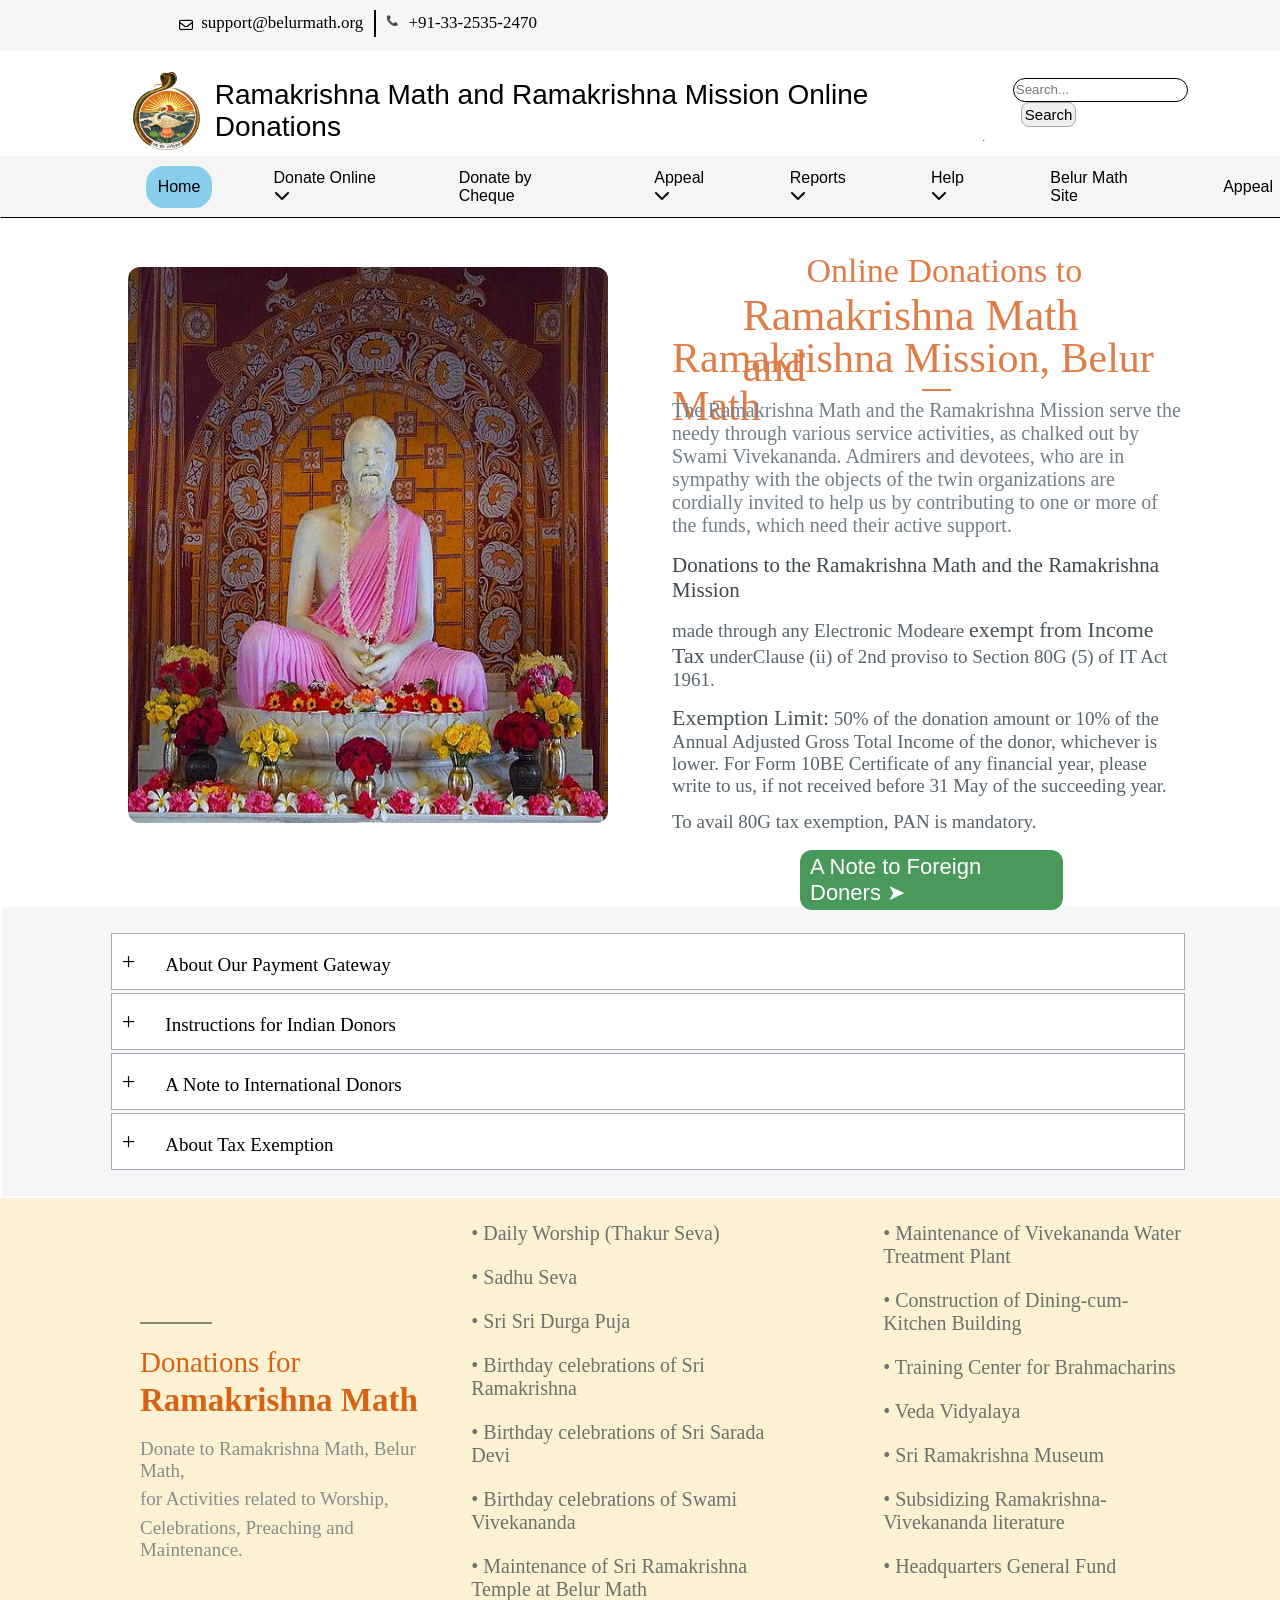
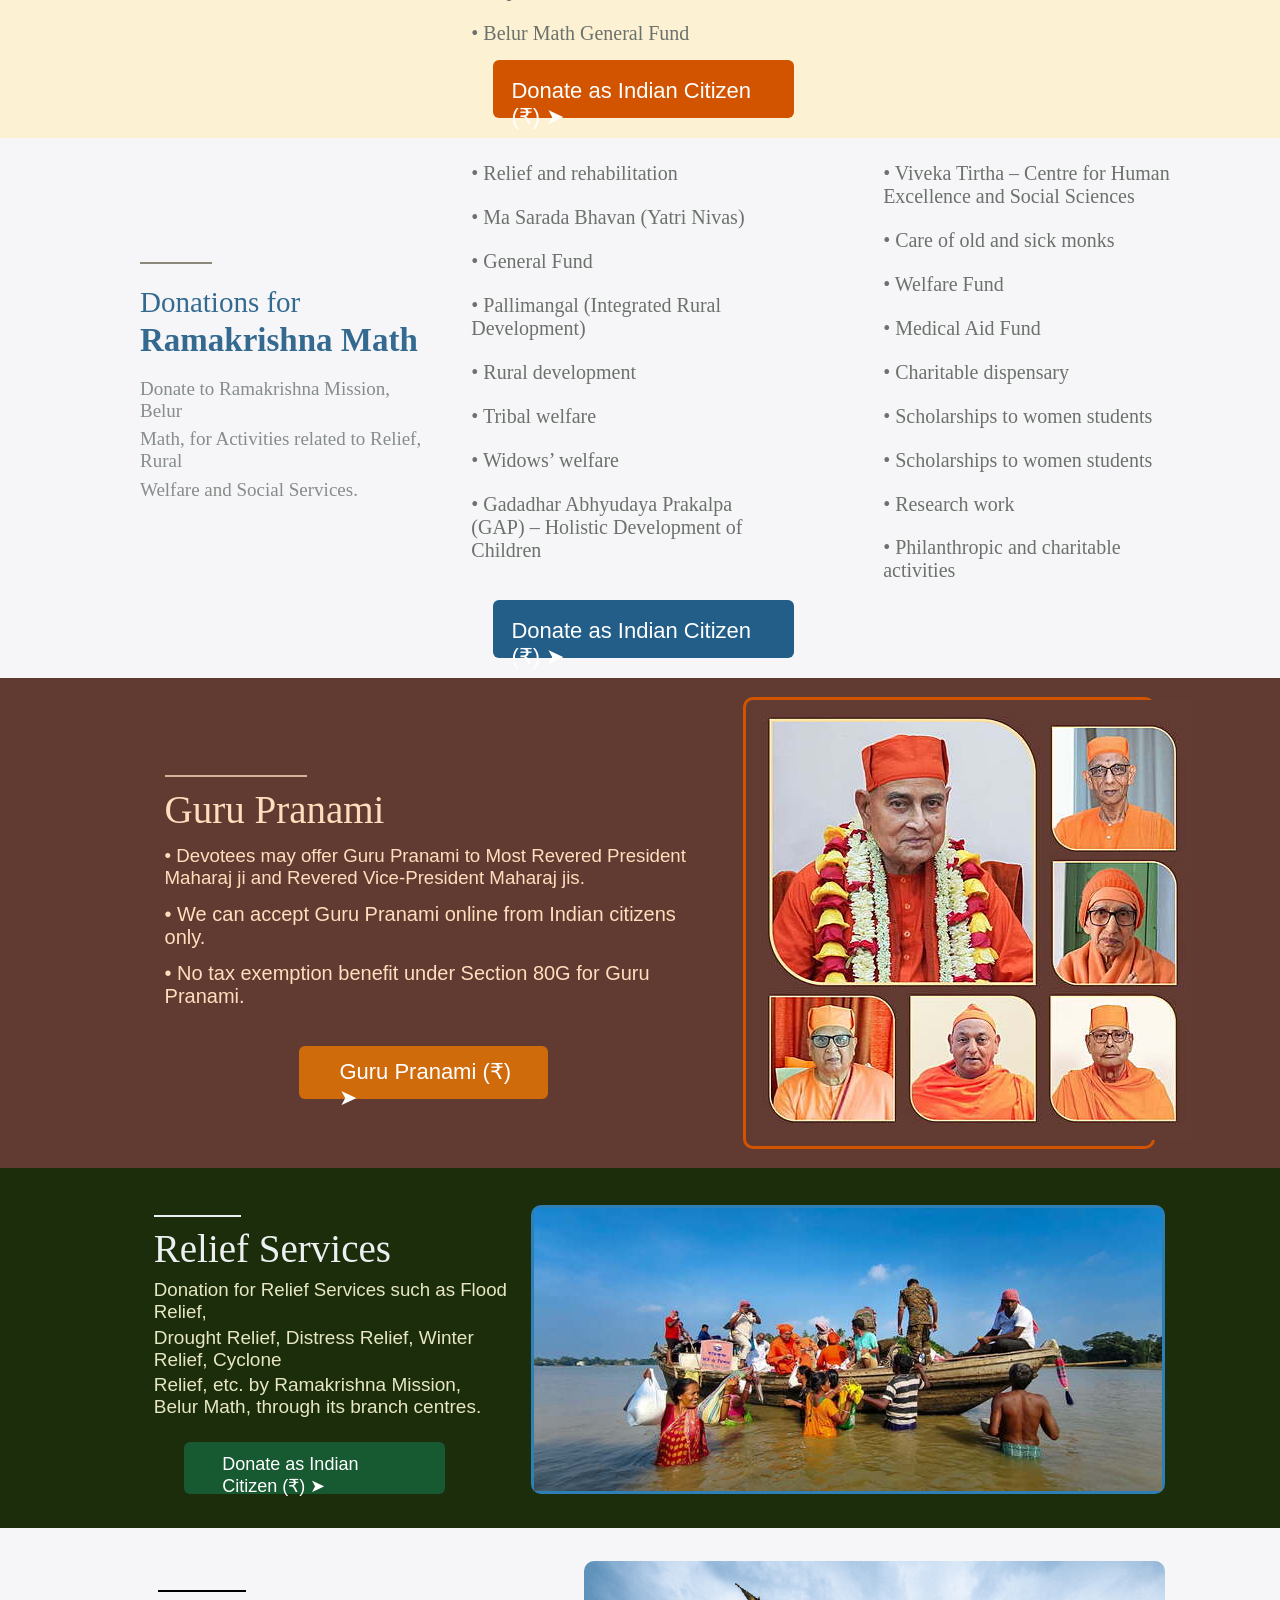
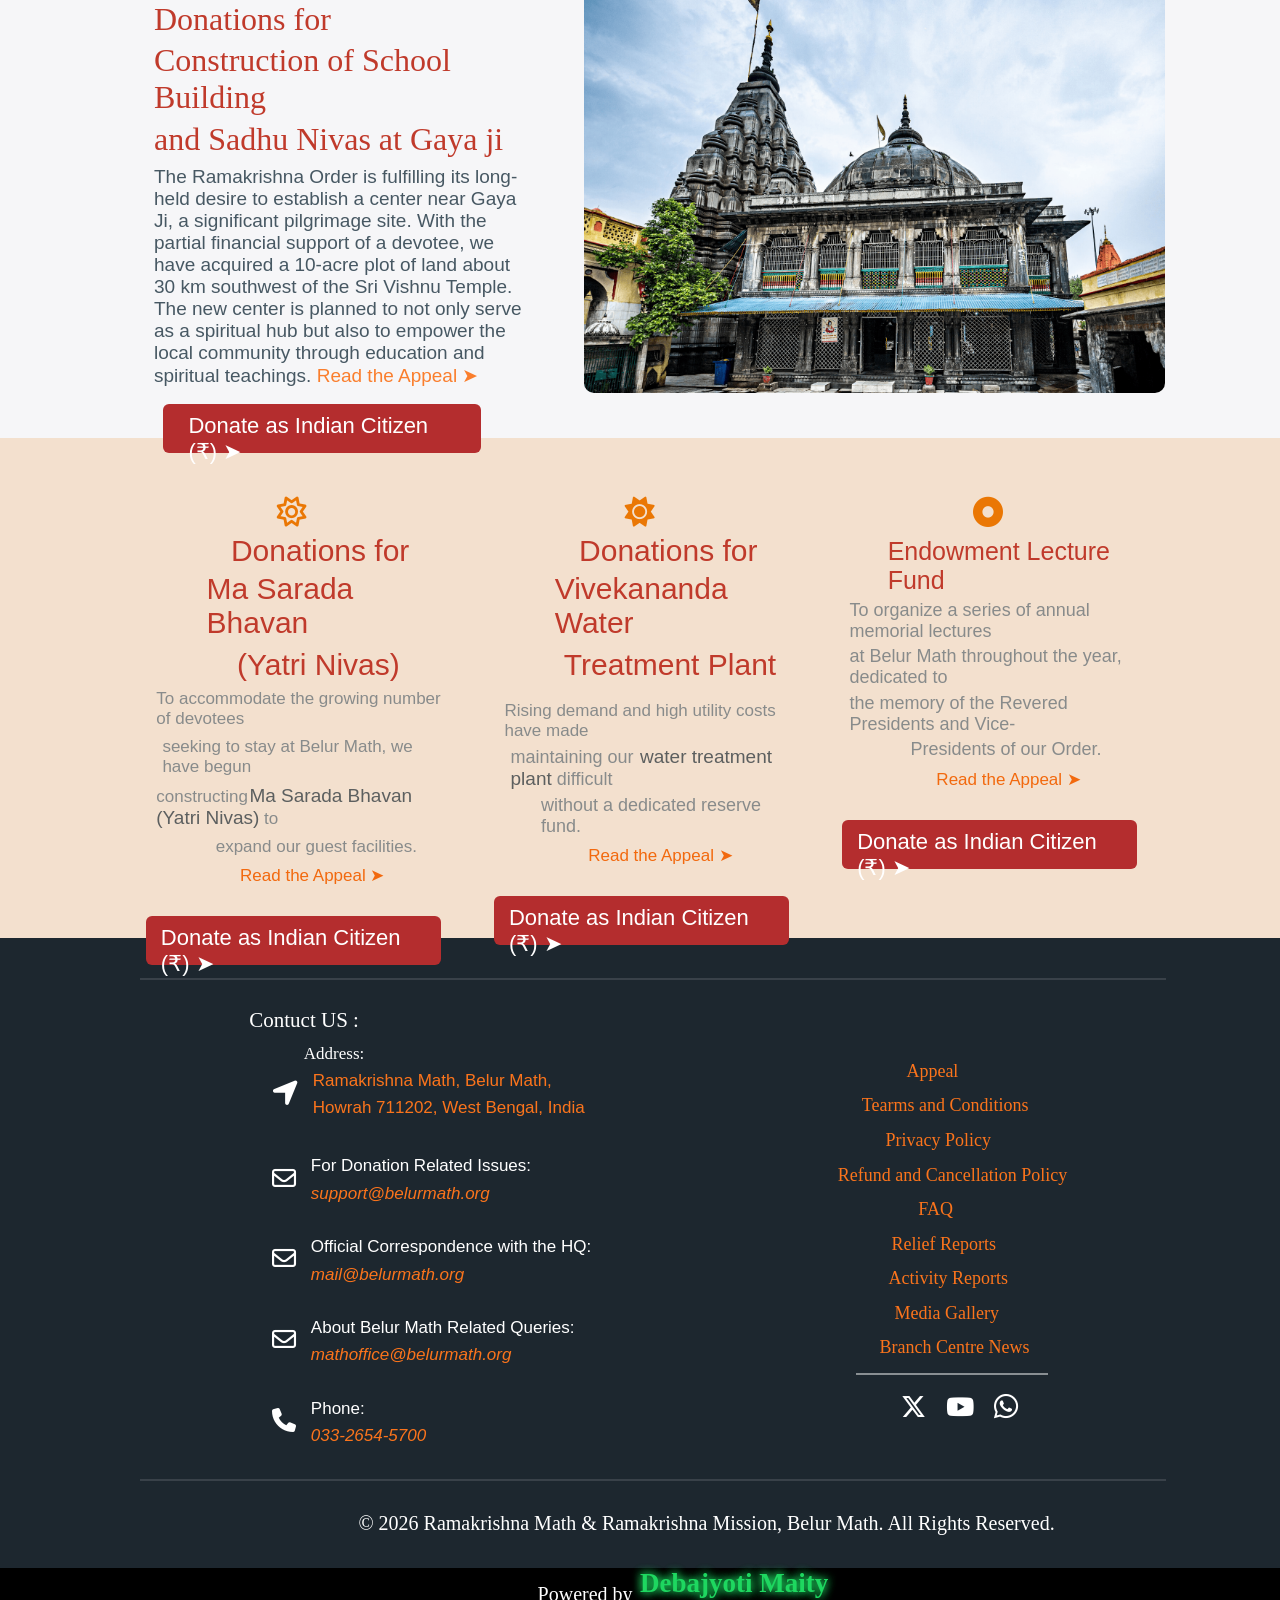
==== index.html @ ab3ca71e "pleae show me" ====
<!DOCTYPE html>
<html lang="en">
<head>
    <meta charset="UTF-8">
    <meta name="viewport" content="width=device-width, initial-scale=1.0">
    <title>donations.belurmath.org</title>
    <link rel="stylesheet" href="CSS/Donation.css">
     <link rel="stylesheet" href="https://cdn-uicons.flaticon.com/uicons-brands/css/uicons-brands.css">  
    <link rel="stylesheet" href="https://cdnjs.cloudflare.com/ajax/libs/font-awesome/6.5.0/css/all.min.css">
    <link rel="stylesheet"href="https://cdnjs.cloudflare.com/ajax/libs/font-awesome/6.7.2/css/all.min.css">
    <link rel="stylesheet" href="https://fonts.googleapis.com/css2?family=Material+Symbols+Outlined:opsz,wght,FILL,GRAD@20..48,100..700,0..1,-50..200&icon_names=sunny" />
</head>
<body>
    <div class="a">
<div class="a4"><i class="fa-regular fa-envelope"></i></div>
 <div class="sbo"><a href="mailto:support@belurmath.org">support@belurmath.org</a></div>
 <div class="a1"></div>
 <div class="sbo1">
    📞  
 </div>
    <div class="sbo2"><a href="tel:+913325352470">+91-33-2535-2470</a></div>
    </div>
    <div class="b">
        <div class="image">
            <img class="rr" src="image/Ramakrishna-Mission-Logo.png" alt="lode">
        </div>
        <div class="rmr">Ramakrishna Math and Ramakrishna Mission Online Donations
       </div>
        <div class="sr">
            <div class="sr1">
        <form action="/search" method="get">
  <input type="search" id="site-search" name="q" placeholder="Search...">
  <button type="submit" id="sr-btn">Search</button>
  
  </div>
  <i class="fa-solid fa-magnifying-glass"></i>
        </div>

    </div>
    <div class="c">
        <div class="c0"><a href="" class="cxx">Home</a> </div>
        <div class="c1"><a href="" class="cxx">Donate Online</a> <i class="fa fa-chevron-down"></i></div>
        <div class="c1"><a href="" class="cxx">Donate by Cheque</a></div>
        <div class="c1"><a href="" class="cxx">Appeal</a> <i class="fa fa-chevron-down"></i></div>
        <div class="c1"><a href="" class="cxx">Reports</a> <i class="fa fa-chevron-down"></i></div>
        <div class="c1"><a href="" class="cxx">Help</a> <i class="fa fa-chevron-down"></i></div>
        <div class="c1"><a href="" class="cxx">Belur Math Site</a></div>
        <div class="c1"><a href="" class="cxx">Appeal</a></div>
    </div>
    <!-- <div class="c-down"></div> -->
    <div class="d">
        <div class="d1">
            <div class="dd1">
                <img class="dd2" src="image/ram.jpg" alt="lode">
            </div>
        </div>
        <div class="d2">
            <div class="om">Online Donations to</div>
            <div class="rma">Ramakrishna Math and </div>
            <div class="rma1">Ramakrishna Mission, Belur Math</div>
            <div class="dashbord"></div>
            <div class="box">
                The Ramakrishna Math and the Ramakrishna Mission serve the needy through various service activities, as chalked out by Swami Vivekananda. Admirers and devotees, who are in sympathy with the objects of the twin organizations are cordially invited to help us by contributing to one or more of the funds, which need their active support.
            </div>
            <div class="box2">
                Donations to the Ramakrishna Math and the Ramakrishna Mission
            </div>
            <div class="box3">
                made through any Electronic Modeare <span class="box3a">exempt from Income Tax</span> underClause (ii) of 2nd proviso to Section 80G (5) of IT Act 1961. 
            </div>
            <div class="box3">
               <span class="box3a"> Exemption Limit:</span> 50% of the donation amount or 10% of the Annual Adjusted Gross Total Income of the donor, whichever is lower.
For Form 10BE Certificate of any financial year, please write to us, if not received before 31 May of the succeeding year.
            </div>
            <div class="box3">
                To avail 80G tax exemption, PAN is mandatory.
            </div>
            <div class="nfd">
                <a href="https://support.belurmath.org/portal/en/kb/articles/a-note-to-international-donors-regarding-online-donation" class="nfd1">A Note to Foreign Doners ➤ </a>
            </div>
        </div>
    </div>
    <div class="e">
       <div class="e3">+<a href="" class="e2"> About Our Payment Gateway</a></div>
       <div class="e1">+<a href="" class="e2"> Instructions for Indian Donors</a></div>
       <div class="e1">+<a href="" class="e2"> A Note to International Donors</a></div>
       <div class="e1">+<a href="" class="e2"> About Tax Exemption</a></div>
    </div>
    <div class="drm">
        <div class="drm1">
            <div class="f"></div>
            <div class="f1">Donations for </div>
            <div class="f2"><b>Ramakrishna Math</b></div>
            <div class="ff">Donate to Ramakrishna Math, Belur Math,</div>
            <div class="ff">for Activities related to Worship,</div>
            <div class="ff">Celebrations, Preaching and Maintenance.</div>

        </div>
        <div class="drm1">
            <div class="g">
                <div class="g0"> • Daily Worship (Thakur Seva)</div>
                <div class="g1">• Sadhu Seva</div>
                <div class="g1">• Sri Sri Durga Puja</div>
                <div class="g1">• Birthday celebrations of Sri Ramakrishna</div>
                <div class="g1">• Birthday celebrations of Sri Sarada Devi</div>
                <div class="g1">• Birthday celebrations of Swami Vivekananda</div>
                <div class="g1">• Maintenance of Sri Ramakrishna Temple at Belur Math</div>
                <div class="g1">• Belur Math General Fund</div>
            </div>
            <div class="dic"><a href="" class="dica">Donate as Indian Citizen (₹) ➤</a></div>
        </div>
        <div class="drm1">
            <div class="g">
                <div class="g0">• Maintenance of Vivekananda Water Treatment Plant</div>
            <div class="g1">• Construction of Dining-cum-Kitchen Building
</div>
            <div class="g1">• Training Center for Brahmacharins </div>
            <div class="g1">• Veda Vidyalaya</div>
            <div class="g1">• Sri Ramakrishna Museum</div>
            <div class="g1">• Subsidizing Ramakrishna-Vivekananda literature</div>
            <div class="g1">• Headquarters General Fund</div>
            

        </div>
            </div>

    </div>
    <div class="drml">
        <div class="drm1">
            <div class="f"></div>
            <div class="fl1">Donations for </div>
            <div class="fl2"><b>Ramakrishna Math</b></div>
            <div class="ff">Donate to Ramakrishna Mission, Belur</div>
            <div class="ff">Math, for Activities related to Relief, Rural</div>
            <div class="ff">Welfare and Social Services.</div>

        </div>
        <div class="drm1">
            <div class="g">
                <div class="g0"> • Relief and rehabilitation</div>
                <div class="g1">• Ma Sarada Bhavan (Yatri Nivas)</div>
                <div class="g1">• General Fund</div>
                <div class="g1">• Pallimangal (Integrated Rural Development)</div>
                <div class="g1">• Rural development</div>
                <div class="g1">• Tribal welfare</div>
                <div class="g1">• Widows’ welfare</div>
                <div class="g1">• Gadadhar Abhyudaya Prakalpa (GAP) – Holistic Development of Children</div>
            </div>
            <div class="dicl"><a href="" class="dicla">Donate as Indian Citizen (₹) ➤</a></div>
        </div>
        <div class="drm1">
            <div class="g">
                <div class="g0">• Viveka Tirtha – Centre for Human Excellence and Social Sciences</div>
            <div class="g1">• Care of old and sick monks
</div>
            <div class="g1">• Welfare Fund </div>
            <div class="g1">• Medical Aid Fund</div>
            <div class="g1">• Charitable dispensary</div>
            <div class="g1">• Scholarships to women students</div>
            <div class="g1">• Scholarships to women students</div>
            <div class="g1">• Research work</div>
            <div class="g1">• Philanthropic and charitable activities</div>
        </div>
            </div>
    </div>
    <div class="h">
       <div class="hh">
        <div class="hh1">
            <div class="line"></div>
            <div class="in">
                Guru Pranami
            </div>
            <div class="i1">• Devotees may offer Guru Pranami to Most Revered President Maharaj ji and Revered Vice-President Maharaj jis.
            </div>
            <div class="i2">• We can accept Guru Pranami online from Indian citizens only.</div>
            <div class="i2">• No tax exemption benefit under Section 80G for Guru Pranami.</div>
             <div class="box7"> <a href="" class="box7a">Guru Pranami (₹) ➤</a></div>
        </div>
       
        <div class="hh2">
           <img src="image/ram1.jpg" alt="load">
        </div>
       </div> 
    </div>
    <div class="k">
        <div class="k0">
            <div class="k1">
                <div class="k1a"></div>
                <div class="ina">Relief Services</div>
                <div class="i1a">Donation for Relief Services such as Flood Relief,</div>
                <div class="i2a">Drought Relief, Distress Relief, Winter Relief, Cyclone 
                </div>
                <div class="i3a">Relief, etc. by Ramakrishna Mission, Belur Math, through its branch centres.</div>
                <div class="box7down"><a href="" class="box7down-a">Donate as Indian Citizen (₹)  ➤ </a>
                </div>
            </div>
        <div class="k2">
            <img src="image/ram2.jpeg" alt="load">
        </div>
        </div>
    </div>
    <div class="m">
        <div class="m1">
            <div class="m1a">
                <div class="mx"></div>
                <div class="inax">Donations for </div>
                <div class="inax">Construction of School Building</div>
                <div class="inax">and ​Sadhu Nivas at Gaya ji​​​</div>
                <div class="inax1">
                    The Ramakrishna Order is fulfilling its long-held desire to establish a center near Gaya Ji, a significant pilgrimage site. With the partial financial support of a devotee, we have acquired a 10-acre plot of land about 30 km southwest of the Sri Vishnu Temple. The new center is planned to not only serve as a spiritual hub but also to empower the local community through education and spiritual teachings. <span><a href="" class="inax2">Read the Appeal ➤</a></span>
                </div>
                <div class="box7r"><a href="" class="box7ra">Donate as Indian Citizen (₹) ➤</a></div>
            </div>
        <div class="m1b">
           <div class="my">
            <div class="my1">
                <img class="my2" src="image/ram3.png" alt="">
            </div>
           </div>
        </div>
        </div>
    </div>
    <div class="n">
       <div class="nx">
         <div class="n1">
           <div class="n1a"><i class="fa-regular fa-sun"></i></div>
           <div class="n1a1">Donations for </div>
           <div class="n1a0">Ma Sarada Bhavan </div>
           <div class="n1a2">​(Yatri Nivas)</div>
           <div class="nx03">
            To accommodate the growing number of devotees
           </div>
           <div class="nx01">seeking to stay at Belur Math, we have begun</div>
           <div class="nx02">constructing<span class="x3">Ma Sarada Bhavan (Yatri Nivas)</span> to</div>
           <div class="nx0">expand our guest facilities. </div>
           <div class="up"><a href="" class="up1">Read the Appeal ➤</a></div>
           <div class="nx04"><a href="" class="nx04a">Donate as Indian Citizen (₹) ➤</a></div>
         </div>

        <div class="n2">
            <div class="n2a">
                <div class="n1a"><i class="fa-solid fa-sun"></i></div>
           <div class="n1a1">Donations for </div>
           <div class="n1a0">Vivekananda Water</div>
           <div class="n1az">Treatment Plant </div>
           <div class="y1">Rising demand and high utility costs have made</div>
           <div class="nx01s">
             maintaining our <span class="x3">water treatment plant</span> difficult 
           </div>
           <div class="y7">without a dedicated reserve fund.</div>
           <div class="up"><a href="" class="up1">Read the Appeal ➤</a></div>
           <div class="nx04"><a href="" class="nx04a">Donate as Indian Citizen (₹) ➤</a></div>
            </div>
        </div>
        <div class="n3">
            <div class="n1a"><i class="fa-solid fa-circle-dot"></i></div>
            <div class="n1b">Endowment Lecture Fund</div>
            <div class="y8">To organize a series of annual memorial lectures </div>
            <div class="y8">at Belur Math throughout the year, dedicated to</div>
            <div class="y8">the memory of the Revered Presidents and Vice-</div>
            <div class="y8a">Presidents of our Order.</div>
           <div class="up"><a href="" class="up1">Read the Appeal ➤</a></div>
           <div class="nx04"><a href="" class="nx04a">Donate as Indian Citizen (₹) ➤</a></div>
            
        </div>
       </div>
    </div>
    <footer>
        <div class="o">
            <div class="o1"></div>
            <div class="oultra"></div>
            <div class="o2">
                <div class="o2a">
                    <div class="oa">Contuct US :</div>
                    <div class="add">
                        <div class="ad-box">
                            <div class="z">Address:</div>
                            <div class="z2">
                                <div class="z1"><i class="fa-solid fa-location-arrow"></i></div>
                                <div class="z3">
                                    <div class="z3a">Ramakrishna Math, Belur Math,</div>
                                    <div class="z3a">Howrah 711202, West Bengal, India</div>
                                </div>
                            </div>
                            
                        </div>
                        <div class="z2v">
                                <div class="z1small"><i class="fa-regular fa-envelope"></i></div>
                                <div class="z3">
                                    <div class="z3x">For Donation Related Issues:</div>
                                    <div class="z3a"><a href="mailto:support@belurmath.org" class="w"><i>support@belurmath.org</i></a></div>
                                </div>
                                </div>
                          <div class="z2x">
                                <div class="z1small"><i class="fa-regular fa-envelope"></i></div>
                                <div class="z3">
                                    <div class="z3x">Official Correspondence with the HQ: </div>
                                    <div class="z3a"><a href="mailto:support@belurmath.org" class="w"><i>mail@belurmath.org</i></a></div>
                                </div>
                                </div>
                        <div class="z2x">
                                <div class="z1small"><i class="fa-regular fa-envelope"></i></div>
                         <div class="z3">
                                    <div class="z3x">About Belur Math Related Queries:</div>
                            <div class="z3a"><a href="mailto:support@belurmath.org" class="w"><i>mathoffice@belurmath.org</i></a></div>
                                </div>
                                </div>
                       <div class="z2x">
                        <div class="z1small"><i class="fa-solid fa-phone"></i></div>
                        <div class="z3">
                            <div class="z3x">Phone: </div>
                            <div class="z3a"><a href="tell:03326545700" class="w"><i>033-2654-5700</i></a></div>
                        </div>
                                </div>

                    </div>
                    
                </div>
                <div class="o2b">
                    <div class="p">
                        <div class="pmt"><div class="pa"><a href="" class="pultra">Appeal</a></div></div>
                        <div class="p1"><div class="pb"><a href="" class="pultra">Tearms and Conditions</a></div></div>
                        <div class="p1"><div class="pc"><a href="" class="pultra">Privacy Policy</a> </div></div>
                        <div class="p1"><div class="pd"><a href="" class="pultra">Refund and Cancellation Policy</a></div></div>
                        <div class="p1"><div class="pe"><a href="" class="pultra">FAQ</a></div></div>
                        <div class="p1"><div class="pf"><a href="" class="pultra">Relief Reports</a></div></div>
                        <div class="p1"><div class="pg"><a href="" class="pultra">Activity Reports</a></div></div>
                        <div class="p1"><div class="ph"><a href="" class="pultra">Media Gallery</a></div></div>
                        <div class="p1"><div class="pi"><a href="" class="pultra">Branch Centre News</a></div></div>
                        <div class="p2"></div>
                        <div class="p3">
                            <div class="sm1">
    <a class="fb" href="https://www.facebook.com/share/1BeQA91g7X/?mibextid=wwXIfr">
        <i class="fi fi-brands-facebook"></i></a>
    <a class="xhan" href="https://x.com/YourHandle" target="_blank">
  <i class="fab fa-x-twitter"></i>
    <a class="yt" href="https://www.youtube.com/channel/UC9n8sXo2l7mLh1v5Zt3zjQ">
        <i class="fab fa-youtube" ></i></a>
        <a class="wa" href="https://www.whatsapp.com/channel/0029Va9ckpTKWEKzy5qXcE2x">
            <i class="fa-brands fa-whatsapp"></i></a>
  </div>
                        </div>

                    </div>
                </div>
      
            </div>
            <div class="q"></div>
            </div>
            </div>
            <div class="r">
                <div class="arc">© 2026 Ramakrishna Math & Ramakrishna Mission, Belur Math. All Rights Reserved.</div>
            </div>        
    </footer>
            <div class="last">
                <div class="last1">
                    <div class="lname"><a href="" class="last1a">Powered by</a></div>
                </div>
                <div class="last2">
                    <a href="" class="dm"><b>Debajyoti Maity</b></a>
                </div>
            </div>
            
            
</body>
</html>
---- CSS/Donation.css ----
body{
    overflow-x: hidden;
    overflow-y:cursor;
    margin: 0;
    padding: 0;
}
.a{
    height:50px;
    width:100%;
    /* border: 1px solid black; */
    display: flex;
    background-color: rgba(246, 246, 248);
}
.a4{
    margin-left: 14%;
    font-size: 14px;
    margin-top: 18px;
    margin-right: 8px;
}
.fa-magnifying-glass{
    display: none;
    font-size: 1px;
 }
.sbo{
    /* margin-left: 10px; */
    font-size: 17px;
    margin-top: 13.2px;
}
 a{
    color:black;
    text-decoration: none;
}
.a1{
    height: 25px;
    border: 0.2px solid black;
    margin-left: 11px;
    /* font-size: 27px; */
    margin-top: 10.2px;
}
    .sbo1{
        margin-left: 10px;
        font-size: 10px;
        margin-top: 15.2px;
    }
    .sbo2{
        margin-left: 10px;
        font-size: 17px;
        margin-top: 13.2px;
    }
    button{
        border-radius:8px;
        border: 1px solid black;
        padding: 3.3px;
        cursor: pointer;
    }
    button:hover{
        background-color: skyblue;
        transition: all ease-in-out 0.2s;
        box-shadow: 0 0 5px black,
        0 0 1px black;
    }
    .b{
        height: 90px;
        width: 100%;
        /* border: 1px solid rgb(204, 32, 32); */
        margin-top: 16px;
        display: flex;
        align-items: center;
        /* justify-content: space-evenly; */
    }
    .image{
        height:86%;
        width: 6%;
        /* border:2px solid red; */
        margin-left: 10%;
        margin-right: 10px;

    }
    .rr{
        height:100%;
        width: 100%;
        /* border:2px solid red; */
    }
    .rmr{
        height:100%;
        width: 60%;
        /* border:2px solid red; */
        /* margin-left: 30px;
        margin-top:20px; */
        display: flex;
        align-items: center;
        font-size: 28px;
        font-family:'Lucida Sans', 'Lucida Sans Regular', 'Lucida Grande', 'Lucida Sans Unicode', Geneva, Verdana, sans-serif;

 
    }
    .sr{
        /* height:50%; */
        width: 20%;
        /* border:2px solid red; */
        /* margin-top:10%; */
    }
    .sr1{
        margin-left: 30px;
    }
    .c{
        height: 60px;
        width: 100%;
        border: 1px solid rgba(243, 244, 245);
        display: flex;
        align-items: center;
        position: sticky;
        top: 0px;
        left: 0px;
        border-bottom: 0.1px solid black;
        background-color: whitesmoke;

        /* justify-content: space-evenly; */
    }
   
   
    .cxx{
        font-family:'Segoe UI', Tahoma, Geneva, Verdana, sans-serif ;
    }
    .c1{
        /* width:120px; */
        /* border: 2px solid red; */
        margin-left: 4.16%;
        /* gap: 10px; */
         padding: 8px;
    border-radius: 18px;
    cursor: pointer;
    }
   
    .d{
        height: 670px;
        width: 100%;
        /* border:2px solid red; */
        display: flex;
        align-items: center;
        margin-top: 17px;
    }
    .d1{
        height: 100%;
        width: 50%;
        /* border:2px solid red; */
        /* margin-left: 10%; */
    }
    .d2{
        height: 95%;
        width: 50%;
        /* border:2px solid red; */
        /* margin-left: 10%; */
    }
    .dd1{
        height: 83%;
        width: 75%;
        /* border:2px solid rgb(0, 0, 0); */
        margin-left: 20%;
        margin-top: 5%;
    }
     .dd2{
        height: 100%;
        width: 100%;
        /* border:2px solid rgb(0, 0, 0); */
        border-radius: 12px;
    }
    .om{
        height: 6%;
        width: 50%;
        /* border:2px solid rgb(0, 0, 0); */
        margin-left: 26%;
        color:rgba(222, 125, 72);
        font-size: 34px;
        
    }
     .rma{
        height: 7%;
        width: 60%;
        /* border:2px solid rgb(0, 0, 0); */
        margin-left: 16%;
        color:rgba(222, 125, 72);
        font-size: 44px;
    }
    .rma1{
        height: 7%;
        width: 87%;
        /* border:2px solid rgb(0, 0, 0); */
        margin-left: 5%;
        color:rgba(222, 125, 72);
        font-size: 42px;
    }
    .om,.rma,.rma1{
         font-family: 'Times New Roman', Times, serif;   
    }
    .dashbord{
        border:1.8px solid rgba(222, 125, 72);
        width:27px;
        margin-left: 44%;
        margin-top: 10px;
    }
    .box{
        height: 22%;
        width: 80%;
        /* border:2px solid rgb(0, 0, 0); */
        /* border-radius: 12px; */
        margin-left: 5%;
        font-size: 20px;
        margin-top:8px;
        color: rgba(115, 127, 136);
    }
    .box2{
        height:auto;
        width: 80%;
        /* border:2px solid rgb(0, 0, 0); */
        /* border-radius: 12px; */
        margin-left: 5%;
        font-size: 21px;
        color:rgb(62, 71, 77);
        margin-top:14px;


    }
    .box3{
        height:auto;
        width: 80%;
        /* border:2px solid rgb(0, 0, 0); */
        /* border-radius: 12px; */
        margin-left: 5%;
        font-size: 19px;
        color:rgb(88, 100, 108);
        margin-top:14px;
    }
    .box3a{
        color:rgb(72, 82, 88);
        font-size: 22px;
    }
    .nfd{
        height: 40px;
        width: 38%;
        background-color:rgba(74, 152, 91);
        font-size: 24px;
        /* color:white; */
        /* font-family:Arial, Helvetica, sans-serif; */
        padding: 10px;
        display: flex;
        align-items: center;
        margin-left: 25%;
        margin-top: 17px;
        border-radius: 12px;
    }
    .nfd1{
        height: auto;
        /* width: 86%; */
        /* background-color:rgba(74, 152, 91); */
        font-size: 22px;
        color:white;
        font-family:Arial, Helvetica, sans-serif;

    }
    .e{
        height: 289px;
        width: 100%;
        border:2px solid rgb(255, 255, 255);
        /* margin-top: 7px; */
        background-color: rgba(246, 246, 248);
       

    }
    .e1{
        height:55px;
        width: 83%;
        border:0.5px solid rgba(164, 171, 178);
        margin-left: 8.5%;
        display: flex;
        align-items: center;
        padding-left: 10px;
        font-size: 24px;
         margin-top: 3.1px;
        background-color: rgba(255, 255, 255);
        
    }
    .e2{
        color: rgb(0, 0, 0);
        font-size: 19px;
        margin-top: 8px;
        margin-left: 30px;
    }
     .e3{
        height:55px;
        width: 83%;
        border:0.5px solid rgba(164, 171, 178);
        margin-left: 8.5%;
        display: flex;
        align-items: center;
        padding-left: 10px;
        font-size: 24px;
         margin-top: 2%;
        background-color: rgba(255, 255, 255);
        
    }
     
    .drm{
        height: 540px;
        width: 100%;
        /* border: 2px solid blue; */
        display: flex;
        align-items: center;
        justify-content: space-evenly;
        background-color: rgba(252, 242, 211);
    }
    .drml{
        height: 540px;
        width: 100%;
        /* border: 2px solid blue; */
        display: flex;
        align-items: center;
        justify-content: space-evenly;
        background-color: rgba(246, 246, 248);
    }
    .drm1{
        height: 95%;
        width: 28.7%; 
        /* border: 0.5px solid red; */
    }
    .f{
        width: 19%;
        border: 1px solid rgb(138, 135, 123);
        margin-left: 26%;
        margin-top: 30%;
    }
    .f1{
        height: auto;
        width: 57%;
        /* border: 2px solid black; */
        font-size: 29px;
         margin-left: 26%;
         margin-top: 6%;
         color:rgba(214, 98, 19);
    }
     .fl1{
        height: auto;
        width: 57%;
        /* border: 2px solid black; */
        font-size: 29px;
         margin-left: 26%;
         margin-top: 6%;
         color:rgba(52, 106, 144);
    }
    .f2{
        height: auto;
        width: 77%;
        /* border: 2px solid black; */
        font-size: 33px;
         margin-left: 26%;
         margin-top: 1%;
         color:rgba(214, 98, 19);
         margin-bottom: 5%;
    }
    .fl2{
        height: auto;
        width: 77%;
        /* border: 2px solid black; */
        font-size: 33px;
         margin-left: 26%;
         margin-top: 1%;
         color:rgba(52, 106, 144);
         margin-bottom: 5%;
    }
    .ff{
        font-size: 19px;
        width:80%;
        /* border: 1px solid rgb(18, 26, 7); */
        margin-left: 26%;
         margin-top: 1.8%;
         color: rgba(134, 141, 138);
    }
    .g{
        height: 82%;
        width: 95%;
        /* border: 1px solid black; */
        margin-left: 15px;

    }
     .g0{
        font-family:'Times New Roman', Times, serif;
        font-size: 20px;
        margin-top: 3%;
        color: rgb(108, 113, 108);
        width: 86%;

    }
    .g1{
        font-family:'Times New Roman', Times, serif;
        font-size: 20px;
        margin-top: 6%;
        color: rgb(108, 113, 108);
        width: 86%;

    }
    .dic{
        height: 40px;
        width: 72%;
        /* background-color:rgba(74, 152, 91); */
        font-size: 22px;
        font-family:Arial, Helvetica, sans-serif;
        background-color: rgba(211, 84, 0);
        padding-left: 5%;
        padding-right: 5%;
        padding-top: 5%;
        /* padding: 5%; */

        margin-left:10%;
        margin-top: 4.6%;
        border-radius: 6px;
 
    }
    .dica{
        color:white;

    }
     .dicl{
        height: 40px;
        width: 72%;
        /* background-color:rgba(74, 152, 91); */
        font-size: 22px;
        font-family:Arial, Helvetica, sans-serif;
        background-color: rgba(34, 94, 135);
        padding-left: 5%;
        padding-right: 5%;
        padding-top: 5%;
        /* padding: 5%; */

        margin-left:10%;
        margin-top: 4.6%;
        border-radius: 6px;
 
    }
    .dicla{
        color:white;

    }
    .h{
        height: 490px;
        width:100%;
        /* border: 1px solid black; */
        display: flex;
        align-items: center;
        justify-content: space-evenly;
        background-color: rgba(97, 59, 50);

    }
    .hh{
        height: 96%;
        width: 89%;
        /* border: 2px solid black; */
        display: flex;
        align-items: center;
        justify-content: space-between;
    }
    .hh1{
        height: 100%;
        width: 60%;
        /* border: 2px solid red; */
    }
    .line{
      width: 140px;
      border: 1px solid rgba(213, 179, 152); 
      margin-top: 13%;
      margin-left: 14%;

    }
    .in{
     color: rgba(255, 222, 189);
    font-size: 39px;
     margin-left: 14%;
      margin-top: 1.4%;

    }
    .i1{
    margin-left: 14%;
    margin-top: 5%;
     /* color: rgb(203, 188, 175); */
     color: rgba(255, 222, 189); 
     font-size: 18.7px;
     margin-top: 2%;
     font-family:Arial, Helvetica, sans-serif;
    }
    .i2{
        width: 80%;
        margin-left: 14%;
    margin-top: 2%;
     color: rgba(255, 222, 189); 
     font-size: 20px;
     font-family:Arial, Helvetica, sans-serif;
    }
    .box7{
     height: 40px;
        width: 26%;
        /* background-color:rgba(74, 152, 91); */
        font-size: 22px;
        color:white;
        font-family:Arial, Helvetica, sans-serif;
        background-color: rgba(208, 107, 12);
        padding-left: 6%;
        padding-right: 5%;
        padding-top: 2%;
        /* padding: 5%; */

        margin-left:34%;
        margin-top: 5.6%;
        border-radius: 6px; 
    }
   .box7a{
    color: white;
}
    .hh2{
    height: 95%;
    width: 35%;
    border:3.2px solid rgba(211, 84, 0);
    margin-right: 55px;
    border-radius: 10px;
    padding-left: 7px;
    }
    .k{
        height: 360px;
        width: 100%;
        background-color: rgba(28, 45, 11);
        display: flex;
        alignment-baseline: central;
        justify-content: space-evenly;
    }
    .k0{
       height: 97%;
       width: 84%;
       /* border: 1px solid black; */
       display: flex;
       alignment-baseline: central;
       /* justify-content: space-evenly;  */
    }
    .k1{
        height: 97%;
        width: 104%;
        /* border: 1px solid red; */
    } 
    .k2{
        height: 81.3%;
        border: 3px solid rgba(45, 127, 181);
        width: auto;
        margin-top: 3.4%;
        border-radius: 10px;
        margin-right: 1.2%;
    }
    .k1a{
        width: 20%;
        border: 1px solid rgba(236, 240, 241);
        margin-top: 11%;
        margin-left: 12%;
        margin-bottom: 2%;

    }
        .ina{
     color: rgba(236, 240, 241);
    font-size: 39px;
     margin-left: 12%;
      margin-top: 1.4%;

    }
    .i1a{
    margin-left: 12%;
    margin-top: 5%;
     /* color: rgb(203, 188, 175); */
     color: rgba(231, 231, 195); 
     font-size: 18.7px;
     margin-top: 2%;
     font-family:Arial, Helvetica, sans-serif;
    }
    .i2a{
        width: 80%;
        margin-left: 12%;
    margin-top: 0.8%;
     color: rgba(231, 231, 195); 
     font-size: 19px;
     font-family:Arial, Helvetica, sans-serif;
    }
    .i3a{
        width: 80%;
        margin-left: 12%;
    margin-top: 0.8%;
     color: rgba(231, 231, 195); 
     font-size: 19px;
     font-family:Arial, Helvetica, sans-serif;
    }
     .box7down{
     height: 40px;
        width: 44%;
        /* background-color:rgba(74, 152, 91); */
        font-size: 18px;
        color:white;
        font-family:Arial, Helvetica, sans-serif;
        background-color: rgba(23, 90, 50);
        padding-left: 9%;
        padding-right: 8%;
        padding-top: 2.9%;
        /* padding: 5%; */

        margin-left:19%;
        margin-top: 5.6%;
        border-radius: 6px; 
    }
    .box7down-a{
        color: white;
    }
    .m{
        height: 510px;
        width: 100%;
        /* border: 1px solid black; */
        background-color: rgba(246, 246, 248);
        display: flex;
        align-items: center;
        justify-content: space-evenly;
    }
    .m1{
      height: 97%;
      width: 84%;
      /* border: 1px solid red; */
      display: flex;
      align-items: center;
      justify-content: space-evenly;
    }
    .m1a{
        height: 97%;
        width: 40%;
        /* border: 1px solid black; */
    }
    .mx{
         width: 20%;
        border: 0.2px solid rgb(0, 0, 0);
        margin-top: 11%;
        margin-left: 13%;
        margin-bottom: 2%;
    }
    .inax{
     color: rgba(192, 58, 43);
    font-size: 32px;
     margin-left: 12%;
      margin-top: 1%;

    }
    .inax1{
    font-size: 19px;
     margin-left: 12%;
      margin-top: 1%;
      color: rgba(71, 88, 99);
     font-family:Arial, Helvetica, sans-serif;
     margin-top: 2%;

    }
    .inax2{
        color:rgba(250, 126, 45);
    font-size: 19px;

    }
     .box7r{
     height: 40px;
        width: 63%;
        /* background-color:rgba(74, 152, 91); */
        font-size: 22px;
        color:white;
        font-family:Arial, Helvetica, sans-serif;
        background-color: rgba(180, 45, 46);
        padding-left: 6%;
        padding-right: 5%;
        padding-top: 2%;
        /* padding: 5%; */

        margin-left:14%;
        margin-top: 3.9%;
        border-radius: 6px; 
    }
   .box7ra{
    color: white;
     }
   
.m1b{
        height: 97%;
        width: 60%;
        /* border: 1px solid black; */
        display: flex;
        align-items: center;
    }
    .my{
        height: 100%;
        width: 100%;
        /* border: 1px solid red; */
    }
     .my1{
        height: 90%;
        width: 90%;
        /* border: 1px solid rgb(0, 0, 0); */
        margin-left: 8%;
        margin-top: 2.8%;
    }
    .my2{
        height: 100%;
        width: 100%;
        /* border: 1px solid rgb(0, 0, 0); */
        border-radius: 10px;
    }
    .n{
        height: 500px;
        width: 100%;
        /* border: 1px solid red; */
        background-color: rgba(243, 224, 206);
        display: flex;
        align-items: center;
        justify-content: space-evenly;
    }
    .nx{
        width: 85%;
        height: 100%;
        /* border: 1px solid black; */
        display: flex;
        /* align-items: center; */
        justify-content:space-evenly ;
    }
   .n1{
      height: 96%;
      width: 28%; 
      /* border: 1px solid red; */
   }
   .n2{
     height: 87%;
      /* border: 1px solid red; */
      width: 28%; 
   }
   .n3{
     height: 79%;
      /* border: 1px solid red; */
      width: 28%; 
   }
   .n1a{
    font-size: 30px;
    color: rgba(234, 119, 4);
    margin-top: 19%;
    margin-left: 45%;
   }
   .n1a1{
    font-family: 'Franklin Gothic Medium', 'Arial Narrow', Arial, sans-serif;
    font-size: 30px;
    color: rgba(192, 58, 43);
    margin-left: 30%;
    margin-top: 1.4%;
   }
   .n1a0{
    font-family: 'Franklin Gothic Medium', 'Arial Narrow', Arial, sans-serif;
    font-size: 30px;
    color: rgba(192, 58, 43);
    margin-left: 22%;
    margin-top: 1.4%;

   }
   .n1a2{
    font-family: 'Franklin Gothic Medium', 'Arial Narrow', Arial, sans-serif;
    font-size: 30px;
    color: rgba(192, 58, 43);
    margin-top: 2.4%;
    margin-left: 32%;
   }
   .nx0{
    font-family: 'Franklin Gothic Medium', 'Arial Narrow', Arial, sans-serif;
    font-size: 17px;
    /* color: rgba(192, 58, 43); */
    margin-top: 2.7%;
    margin-left: 25%;
    color: rgba(136, 139, 139);
   }
   .nx01{
    font-family: 'Franklin Gothic Medium', 'Arial Narrow', Arial, sans-serif;
    font-size: 17px;
    /* color: rgba(192, 58, 43); */
    margin-top: 2.5%;
    margin-left: 7.5%;
    color: rgba(136, 139, 139);
   }
   .nx02{
    font-family: 'Franklin Gothic Medium', 'Arial Narrow', Arial, sans-serif;
    font-size: 17px;
    /* color: rgba(192, 58, 43); */
    margin-top: 2.5%;
    color: rgba(136, 139, 139);
    margin-left: 5.5%;
   }
   .nx03{
    font-family: 'Franklin Gothic Medium', 'Arial Narrow', Arial, sans-serif;
    font-size: 17px;
    /* color: rgba(192, 58, 43); */
    margin-top: 2.5%;
    color: rgba(136, 139, 139);
    margin-left: 5.5%;
   }
   .x3{
    font-family: 'Franklin Gothic Medium', 'Arial Narrow', Arial, sans-serif;
    font-size: 19px;
    /* color: rgba(192, 58, 43); */
    margin-top: 2.5%;
    margin-left: 0.5%;
    color: rgb(92, 95, 95);
   }
   .up{
    font-family: 'Franklin Gothic Medium', 'Arial Narrow', Arial, sans-serif;
    font-size: 17px;
    /* color: rgba(192, 58, 43); */
    margin-top: 2.7%;
    margin-left: 33%;
   }
   .up1{
    color:  rgb(242, 105, 14);
   }
   .up1:hover{
    color:  rgb(213, 115, 50);
    transition: all ease-in-out 0.2s;
   }
   .nx04{
     height: 40px;
        width: 87%;
        /* background-color:rgba(74, 152, 91); */
        font-size: 22px;
        color:white;
        font-family:Arial, Helvetica, sans-serif;
        background-color: rgba(180, 45, 46);
        padding-left: 5%;
        padding-right: 5%;
        padding-top: 3%;
        /* padding: 1%; */

        margin-left:2%;
        margin-top: 9.9%;
        border-radius: 6px; 
   }
   .nx04a{
    color: white;
   }
   .x4{
    color: white;
    color: red;
   }
 .n1az{
    font-family: 'Franklin Gothic Medium', 'Arial Narrow', Arial, sans-serif;
    font-size: 30px;
    color: rgba(192, 58, 43);
    margin-top: 2.4%;
    margin-left: 25%;
   }
   .nx01s{
     font-family: 'Franklin Gothic Medium', 'Arial Narrow', Arial, sans-serif;
    font-size: 18px;
    /* color: rgba(192, 58, 43); */
    margin-top: 1.5%;
    margin-left: 7.5%;
    /* padding-bottom: 2%; */
    color: rgba(136, 139, 139);
   }
   .y7{
    font-family: 'Franklin Gothic Medium', 'Arial Narrow', Arial, sans-serif;
    font-size: 18px;
    /* color: rgba(192, 58, 43); */
    margin-top: 1.5%;
    margin-left: 17.5%;
    /* padding-bottom: 2%; */
    color: rgba(136, 139, 139);
   }
   .y1{
    font-family: 'Franklin Gothic Medium', 'Arial Narrow', Arial, sans-serif;
    color: rgba(136, 139, 139);
    margin-left: 5.5%;
    margin-top: 6.5%;
    font-size: 17px;
    
   }
   .n1b{
    font-family: 'Franklin Gothic Medium', 'Arial Narrow', Arial, sans-serif;
    font-size: 25px;
    color: rgba(192, 58, 43);
    margin-top: 2.4%;
    margin-left: 17%;
   }
   .y8{
     font-family: 'Franklin Gothic Medium', 'Arial Narrow', Arial, sans-serif;
    font-size: 18px;
    /* color: rgba(192, 58, 43); */
    margin-top: 1.5%;
    margin-left: 4.5%;
    /* padding-bottom: 2%; */
    color: rgba(136, 139, 139);
   }
   .y8a{
    font-family: 'Franklin Gothic Medium', 'Arial Narrow', Arial, sans-serif;
    font-size: 18px;
    /* color: rgba(192, 58, 43); */
    margin-top: 1.5%;
    margin-left: 24.5%;
    /* padding-bottom: 2%; */
    color: rgba(136, 139, 139);
   }
footer{
    height: 630px;
    width: 100%;
    background-color: rgba(29, 39, 47);
    
}
.o{

height: 85%;
/* width: 84%; */
/* margin-left: 8%; */

background-color: rgba(29, 39, 47);

}
.o1{
 width: 95%;
 /* border: 1.2px solid rgb(77, 85, 95);  */
 /* margin-top: 2%;  */
 /* margin-left: 2.5%;  */
 height: 40px;
}
.o2{
    height: 92%;
    width: 95%;
    /* border: 2px solid yellow; */
    margin-left: 2.5%;
    margin-top: 0.5%;
    display: flex;
    align-items: center;
    justify-content: space-evenly;
}
.o2a{
    height: 100%;
    width: 60%;
    /* border: 1px solid red; */
}
.oa{
    font-family:'Times New Roman', Times, serif;
    font-size: 21px;
    color: white;
    margin-left: 27%;
    margin-top: 3%;
}
.add{
margin-left: 28%;
margin-top: 1%;
/* border: 1px solid greenyellow; */
height: 75%;
}
.ad-box{
    height: 20%;
    width: 100%;
    /* border: 0.6px solid red; */
    /* display: flex;
    align-items: center; */
        
}
.z{
   font-family:'Times New Roman', Times, serif;
    font-size: 17px;
    color: white;
    margin-left: 9%;
    margin-top: 2%;
}
.z2{
    height: auto;
    /* border: 1px solid skyblue; */
    display: flex;
    align-items: center;
}
.z1{
    color: white;
    font-size: 30px;
    margin-left: 3%;
    margin-top: 1%;
}
.z3{
    height: 100%;
    width: 100%;
    /* border: 1px solid red; */
}
.z3a{
    color: rgba(251, 116, 28);
    font-family: 'Gill Sans', 'Gill Sans MT', Calibri, 'Trebuchet MS', sans-serif;
    margin-top: 1.5%;
    margin-left: 3%;
    font-size: 17px;
}
.ad-box333{
    height: 15%;
    width: 100%;
    border: 0.6px solid red;
    /* display: flex;
    align-items: center; */
    margin-top: 2%;
        
}
.z2v{
    margin-top: 6%;
    align-items: center;
    display: flex;
}
.z2x{
    margin-top: 5%;
    align-items: center;
    display: flex;
}
.z3x{
     font-family: 'Gill Sans', 'Gill Sans MT', Calibri, 'Trebuchet MS', sans-serif;
    margin-top: 1.5%;
    margin-left: 3%;
    font-size: 17px;
    color: white;
}
.z1small{
    color: white;
    font-size: 24px;
    margin-left: 3%;
    margin-top: 1%; 
}
.w{
    color: rgba(251, 116, 28);

}

.o2b{
    height: 100%;
    width: 35%;
    /* border: 1px solid red; */
}
.p{
  height: 100%;
  width: 70%;
  /* border: 1px solid white ;   */
}
.pmt{
  width: 100%;
  /* border: 0.6px solid white ;   */
  height: 6%;
  margin-top: 25%;
}
.p1{
    width: 100%;
  /* border: 0.6px solid white ;   */
  height: 6%;
}
.pa{
    color: rgba(251, 116, 28);
    font-size: 18px;
    margin-top: 5px;
    margin-left: 35%;
}
.pb{
        color: rgba(251, 116, 28);
    font-size: 18px;
    margin-top: 5px;
    margin-left: 20%;
}
.pc{
         color: rgba(251, 116, 28);
    font-size: 18px;
    margin-top: 5px;
    margin-left: 28%;
}
.pd{
    color: rgba(251, 116, 28);
    font-size: 18px;
    margin-top: 5px;
    margin-left: 12%; 
}
.pe{
    color: rgba(251, 116, 28);
    font-size: 18px;
    margin-top: 5px;
    margin-left: 39%; 
}
.pf{
    color: rgba(251, 116, 28);
    font-size: 18px;
    margin-top: 5px;
    margin-left: 30%; 
}
.pg{
    color: rgba(251, 116, 28);
    font-size: 18px;
    margin-top: 5px;
    margin-left: 29%; 
}
.ph{
    color: rgba(251, 116, 28);
    font-size: 18px;
    margin-top: 5px;
    margin-left: 31%; 
}
.pi{
    color: rgba(251, 116, 28);
    font-size: 18px;
    margin-top: 5px;
    margin-left: 26%; 
}
.p2{
    width: 64%;
    border: 1px solid rgba(137, 143, 147);
    margin-top: 2%;
    margin-left: 18%;
}
.p3{
    margin-top: 2%;
    height: 50px;
    width: 62%;
    /* border: 1px solid white; */
    margin-left: 14%;
}
.sm1{
    height: 27px;
    width: 24%;
    /* border:2px solid red; */
    display: flex;
    align-items: center;
    justify-content: space-evenly;
    margin-top: 20px;
    margin-left: 16%;
    gap: 20px;
    /* padding-left: 18px; */
     text-decoration: none;
    /* color: rgb(244, 0, 0);  */
    /* background-color: rgb(243, 242, 24 */
    border-radius: 12%;
    margin-bottom: 10px;
            }
.fb{
    color: white;
    font-size: 25px;
    margin-left: 18%;
    gap: 10px;
}
.xhan{
    font-size: 25px;
    color: white;
}
.yt{
    font-size: 25px;
    color: white;
}
  .fb:hover{
        background-color: rgb(248, 245, 245);
        height: 24px;
        /* color: white; */
        transform: scale(1.03);
        }
        .fb:hover{
        color: rgb(46, 31, 215);
            /* color: white; */
        transform: scale(1.03);
        border-radius: 60%;
        
        }
         .yt:hover{
            color: white;
            transform: scale(1.03);
        }
        .fa-youtube:hover{
            color: rgb(255, 0, 0);
            /* color: white; */
            transform: scale(1.03);
            border-radius: 50%;
        }
  .fa-x-twitter{
      /* background-color: rgb(243, 242, 246); */
     border-radius: 10px;
     color: white;
     transition: all 0.3s ease-in-out;
     text-decoration: none;
     /* color: rgb(20, 19, 19);; */
   }
   .fa-x-twitter:hover{
     background-color: rgb(70, 131, 197);
     color: rgb(247, 242, 242);
     transform: scale(1.03);
   }
   .wa{
    font-size: 28px;
    color: white;
   }
   .wa:hover{
            color: white;
            transform: scale(1.03);
        }
        .wa:hover{
            color: rgb(25, 215, 66);
            /* color: white; */
            transform: scale(1.03);
            border-radius: 50%;
        }
   .q{
     width: 80%;
     border: 1.0px solid rgba(57, 65, 73);
     margin-left: 10.9%;
   }
   .oultra{
     width: 80%;
        border: 0.8px solid rgba(57, 65, 73);
     margin-left: 10.9%;
   }
   .r{
    height: 50px;
    width: 100%;
    margin-top: 3%;
    /* border: 0.2px solid red; */
   }
   .arc{
    color: white;
    margin-top: 1.2%;
    margin-left: 28%;
    font-size: 20px;
    font-family:'Times New Roman', Times, serif;
   }
   .last{
    height: 60px;
    width: 100%;
    /* border: 0.1px solid red; */
    background-color: black;
    display: flex;
    align-items: center;
    /* justify-content: space-evenly; */
   }
   .last1{
    /* border: 1px solid red; */
    width: 20%;
    height: 100%;
    margin-left: 30%;
   }
   .lname{
    color: white;
    font-size: 20px;
    margin-top: 6%;
    margin-left: 60%;
   }
    .last2{
    /* border: 1px solid red; */
    width: 20.6%;
    height: 100%;
   }
   .last2a{
    margin-top: 16%;
    /*font-size: 1px;*/
    height: 70%;
    width: auto;
   }
   .last1a{
    color: white;
   }
   .pultra{
        color: rgba(251, 116, 28);
   }
   .c1:hover{
    background-color: skyblue;
    transform: scale(1.12);
    transition: all ease-in-out 0.2s;
    /*border: 0.1px solid skyblue;*/
    box-shadow: 0 0 10px black, 0 0 10px black;
   }
   .c0{
     background-color: skyblue;
    padding: 12px;
    border-radius: 18px;
    margin-left: 11.3%;
   }
   .pultra:hover{
    color: white;
   }
.w:hover{
    color: powderblue;
}
.e3:hover{
    transform: scale(1.03);
    transition: all ease-in-out 0.2s;
    background-color:azure;
    border-radius: 10px;
}
.e1:hover{
    transform: scale(1.03);
    background-color:azure;
    border-radius: 10px;
    transition: all ease-in-out 0.2s;
}
        /*CURSER POINTER*/
.e1{
    cursor: pointer;
}
.e3{
    cursor: pointer;
}
.nfd{
    cursor: pointer;
}
.dic{
    cursor: pointer;
}
.box7{
    cursor: pointer;
}
.box7down{
    cursor: pointer;
}
.box7r{
    cursor: pointer;
}
.nx04{
    cursor: pointer;
}
.dicl{
    cursor: pointer;
}
        /*////*/
.nfd:hover{
    transform: scale(1.03);
    transition: all ease-in-out 0.2s;
}
.dic:hover{
    transform: scale(1.03);
    transition: all ease-in-out 0.2s;
}
.box7:hover{
    transform: scale(1.03);
    transition: all ease-in-out 0.2s;
}
.box7down:hover{
    transform: scale(1.03);
    transition: all ease-in-out 0.2s;
}
.box7r:hover{
    transform: scale(1.03);
    transition: all ease-in-out 0.2s;
}
/*.nx04:hover{
    transition: all ease-in-out 0.2s;
    transform: scale(1.03);
}*/
.dicl:hover{
    transform: scale(1.03);
    transition: all ease-in-out 0.2s;
}
.e3{
    cursor: pointer;
}
.e1{
    cursor: pointer;
}
input{
    border-radius: 12px;
    border:1px solid; 
    height: 24px;
}
#sr-btn{
    margin-left: 8px;
    padding: 3px;
    border-radius: 8px;
    border: 1px solid darkgrey;
    font-size: 15px;
    cursor: pointer;
}
.dm{
    color: white;
    width: 300px;
    /* border: 1px solid red; */
    font-size: 27px;
    color:#1ed760;
    font-family: "Pacifico", cursive;
    text-shadow: 0 0 10px #1ed760,
    0 0 10px #1ed760;
}
.dm:hover{
    color: white;
}

 /* RESPONSIVE FOR THE TABLET & PX-768 */

 


/* =====================================================
   MOBILE RESPONSIVE
   iPhone + Android
   320px - 600px
===================================================== */

@media screen and (max-width: 600px) {

    /* -------------------------
       BASIC
    ------------------------- */

    * {
        box-sizing: border-box;
    }

    html,
    body {
        width: 100%;
        max-width: 100%;
        margin: 0;
        padding: 0;
        overflow-x: hidden;
    }


    /* -------------------------
       TOP BAR
    ------------------------- */

    .a {
        width: 100%;
        height: auto;
        min-height: 45px;

        display: flex;
        align-items: center;
        justify-content: center;
        flex-wrap: wrap;
    }
    .dm{
        font-size: 16px;
    }

    .a4 {
        margin-left: 0;
        margin-right: 5px;
        margin-top: 10px;
        font-size: 11px;
    }

    .sbo,
    .sbo1,
    .sbo2 {
        margin-left: 5px;
        margin-top: 10px;
        font-size: 13px;
    }


    /* -------------------------
       HEADER
    ------------------------- */

    .b {
        width: 100%;
        height: auto;
        min-height: 75px;
        margin-top: 5px;

        display: flex;
        align-items: center;
    }

    .image {
        width: 18%;
        height: 65px;

        margin-left: 3%;
        margin-right: 8px;
    }

    .rr {
        width: 100%;
        height: 100%;
        object-fit: contain;
    }

    .rmr {
        width: 60%;
        height: auto;

        display: flex;
        align-items: center;

        font-size: 16px;
        line-height: 1.2;
    }

    .sr {
        width: 18%;
    }

    .sr1 {
        margin-left: 0px;
        display: none;
    }
    .fa-magnifying-glass{
    display: none;
    font-size: 30px;
    margin-left: 20%;
    }


    /* -------------------------
       NAVBAR
    ------------------------- */

    .c {
        width: 100%;
        height: 55px;

        display: flex;
        align-items: center;

        overflow-x: auto;
        overflow-y: hidden;

        white-space: nowrap;

        scrollbar-width: none;
    }

    .c::-webkit-scrollbar {
        display: none;
    }

    .c1 {
        margin-left: 5px;
        padding: 7px 10px;

        font-size: 13px;

        flex-shrink: 0;
    }

    .c0 {
        margin-left: 5px;
        padding: 8px;

        flex-shrink: 0;
    }


    /* =================================================
       MAIN SECTION
    ================================================= */

    .d {
        width: 100%;
        height: auto;

        display: flex;
        flex-direction: column;

        margin-top: 10px;
    }


    /* IMAGE AREA */

    .d1 {
        width: 100% !important;
        height: auto !important;

        margin: 0 !important;

        display: flex;
        justify-content: center;
        align-items: center;
    }


    /* IMAGE CONTAINER */

    .dd1 {
        width: 90% !important;
        height: auto !important;

        margin: 20px auto !important;

        display: flex;
        justify-content: center;
        align-items: center;
    }


    /* ACTUAL IMAGE */

    .dd2 {
        display: block;

        width: 100% !important;
        height: auto !important;

        max-width: 100%;
        max-height: none;

        object-fit: contain;

        border-radius: 12px;
    }


    /* TEXT AREA */

    .d2 {
        width: 100% !important;
        height: auto !important;

        margin: 0 !important;
    }


    /* -------------------------
       MAIN HEADING
    ------------------------- */

    .om {
        width: 90%;
        height: auto;

        margin: 15px auto !important;

        text-align: center;

        font-size: 24px;
        line-height: 1.2;
    }

    .rma {
        width: 95%;
        height: auto;

        margin: 5px auto !important;

        text-align: center;

        font-size: 30px;
        line-height: 1.2;
    }

    .rma1 {
        width: 95%;
        height: auto;

        margin: 5px auto !important;

        text-align: center;

        font-size: 27px;
        line-height: 1.2;
    }

    .dashbord {
        margin: 10px auto;
    }


    /* -------------------------
       MAIN TEXT
    ------------------------- */

    .box,
    .box2,
    .box3 {
        width: 90% !important;
        height: auto !important;

        margin: 15px auto !important;

        font-size: 16px;
        line-height: 1.5;
    }

    .box3a {
        font-size: 17px;
    }


    /* -------------------------
       BUTTON
    ------------------------- */

    .nfd {
        width: 70%;
        height: auto;

        min-height: 42px;

        margin: 20px auto !important;

        padding: 10px;

        display: flex;
        align-items: center;
        justify-content: center;

        text-align: center;
    }

    .nfd1 {
        font-size: 17px;
    }


    /* =================================================
       SMALL BOX SECTION
    ================================================= */

    .e {
        width: 100%;
        height: auto;

        padding: 10px 0;
    }

    .e1,
    .e3 {
        width: 90%;
        height: 50px;

        margin-left: 5%;

        font-size: 18px;
    }

    .e2 {
        font-size: 15px;
        margin-left: 10px;
    }


    /* =================================================
       DRM SECTION
    ================================================= */

    .drm,
    .drml {
        width: 100%;
        height: auto;

        display: flex;
        flex-direction: column;

        padding: 30px 0;
    }

    .drm1 {
        width: 90%;
        height: auto;

        margin: 15px auto;
    }

    .f,
    .f1,
    .fl1,
    .f2,
    .fl2,
    .ff,
    .g,
    .g0,
    .g1 {
        width: 90%;
        height: auto;

        margin-left: auto;
        margin-right: auto;
    }

    .f1,
    .fl1 {
        font-size: 25px;
    }

    .f2,
    .fl2 {
        font-size: 28px;
    }

    .ff {
        font-size: 16px;
    }

    .dic,
    .dicl {
        width: 80%;
        height: auto;

        margin: 15px auto;

        padding: 10px;

        text-align: center;
    }


    /* =================================================
       BROWN SECTION
    ================================================= */

    .h {
        width: 100%;
        height: auto;

        display: flex;
        flex-direction: column;

        padding: 30px 0;
    }

    .hh {
        width: 90%;
        height: auto;

        display: flex;
        flex-direction: column;
    }

    .hh1 {
        width: 100%;
        height: auto;
    }

    .hh2 {
        width: 90%;
        height: auto;

        margin: 30px auto 0;
    }
    .hh2 img{
        width: 100%;
    }

    .line {
        margin: 20px auto;
    }

    .in {
        margin: 10px auto;

        text-align: center;

        font-size: 30px;
    }

    .i1,
    .i2 {
        width: 90%;

        margin: 15px auto;

        font-size: 16px;
        line-height: 1.5;
    }

    .box7 {
        width: 60%;
        height: auto;

        margin: 20px auto;

        padding: 10px;

        text-align: center;
    }


    /* =================================================
       GREEN SECTION
    ================================================= */

    .k {
        width: 100%;
        height: auto;

        padding: 30px 0;
    }

    .k0 {
        width: 90%;
        height: auto;

        display: flex;
        flex-direction: column;

        margin: auto;
    }

    .k1,
    .k2 {
        width: 100%;
        height: 216.6px;
    }

    .k2 {
        margin: 25px 0 0;
        /* height: ; */
    }
    .k2 img{
        width: 100%;
        height: 200%;
        height:210px ;
        border-radius: 6px;
    }

    .k1a {
        width: 30%;

        margin: 20px auto;
    }

    .ina {
        margin: 10px 0;

        text-align: center;

        font-size: 30px;
    }

    .i1a,
    .i2a,
    .i3a {
        width: 90%;

        margin: 15px auto;

        font-size: 16px;
        line-height: 1.5;
    }

    .box7down {
        width: 70%;

        margin: 20px auto;

        padding: 10px;

        text-align: center;
    }


    /* =================================================
       IMAGE SECTION
    ================================================= */

    .m {
        width: 100%;
        height: auto;

        display: flex;
        flex-direction: column;

        padding: 30px 0;
    }

    .m1 {
        width: 90%;
        height: auto;

        display: flex;
        flex-direction: column;
    }

    .m1a,
    .m1b {
        width: 100%;
        height: auto;
    }

    .mx {
        width: 30%;

        margin: 20px auto;
    }

    .inax {
        margin: 10px 0;

        text-align: center;

        font-size: 28px;
    }

    .inax1 {
        width: 90%;

        margin: 15px auto;

        font-size: 16px;
        line-height: 1.5;
    }

    .box7r {
        width: 75%;

        margin: 20px auto;

        padding: 10px;

        text-align: center;
    }

    .my1 {
        width: 100%;
        height: auto;

        margin: 25px 0;
    }

    .my2 {
        width: 100%;
        height: auto;
    }


    /* =================================================
       THREE COLUMN SECTION
    ================================================= */

    .n {
        width: 100%;
        height: auto;

        padding: 30px 0;
    }

    .nx {
        width: 90%;
        height: auto;

        display: flex;
        flex-direction: column;

        margin: auto;
    }

    .n1,
    .n2,
    .n3 {
        width: 100%;
        height: auto;

        margin-bottom: 30px;
    }

    .n1a,
    .n1a1,
    .n1a0,
    .n1a2,
    .n1az,
    .n1b {
        margin: 10px 0;

        text-align: center;

        font-size: 25px;
    }

    .nx0,
    .nx01,
    .nx02,
    .nx03,
    .nx01s,
    .y7,
    .y1,
    .y8,
    .y8a,
    .x3 {
        width: 90%;

        margin: 10px auto;

        font-size: 15px;

        text-align: center;
        line-height: 1.5;
    }

    .nx04 {
        width: 80%;
        height: auto;

        margin: 20px auto;

        padding: 10px;

        text-align: center;
    }


    /* =================================================
       FOOTER
    ================================================= */

    footer {
        width: 100%;
        height: auto;

        min-height: 0;

        padding: 30px 0;
    }

    .o {
        width: 100%;
        height: auto;
    }

    .o2 {
        width: 90%;
        height: auto;

        margin: auto;

        display: flex;
        flex-direction: column;
    }

    .o2a,
    .o2b {
        width: 100%;
        height: auto;
    }

    .oa {
        margin: 15px 0;

        text-align: center;

        font-size: 18px;
    }

    .add {
        width: 100%;
        height: auto;

        margin: 0;
    }

    .ad-box,
    .ad-box333 {
        width: 100%;
        height: auto;

        margin: 15px 0;
    }

    .z,
    .z3a,
    .z3x {
        margin-left: 0;

        text-align: center;

        font-size: 15px;
    }

    .p {
        width: 100%;
        height: auto;
    }

    .pmt,
    .p1 {
        height: auto;
        margin-top: 15px;
    }

    .pa,
    .pb,
    .pc,
    .pd,
    .pe,
    .pf,
    .pg,
    .ph,
    .pi {
        margin: 8px 0;

        text-align: center;

        font-size: 15px;
    }

    .p2 {
        width: 80%;

        margin: 15px auto;
    }

    .p3 {
        width: 80%;

        margin: 15px auto;
    }

    .sm1 {
        width: 80%;

        margin: 20px auto;

        justify-content: center;
    }

    .fb {
        margin-left: 0;
    }


    /* =================================================
       COPYRIGHT
    ================================================= */

    .r {
        width: 100%;
        height: auto;

        margin-top: 20px;
    }

    .arc {
        width: 90%;

        margin: 10px auto;

        text-align: center;

        font-size: 15px;
    }


    /* =================================================
       POWERED BY
    ================================================= */

    .last {
        width: 100%;
        height: 60px;

        display: flex;

        align-items: center;
        justify-content: center;

        gap: 8px;
    }

    .last1 {
        width: auto;
        height: 100%;

        margin-left: 0;

        display: flex;
        align-items: center;
    }

    .lname {
        margin: 0;

        font-size: 16px;

        white-space: nowrap;
    }

    .last2 {
        width: 200px;
        height: 50px;
/* border: 1px solid red; */
        display: flex;
        align-items: center;
        justify-content: center;
        margin-left: 10%;
    }

    .last2a {
        width: 100%;
        height: auto;

        max-height: 40px;

        margin: 0;

        object-fit: contain;
    }

}


/* =====================================================
   SMALL PHONE
   320px - 400px
===================================================== */

@media screen and (max-width: 400px) {

    .rmr {
        font-size: 14px;
    }

    .image {
        width: 20%;
        margin-left: 2%;
    }

    .c1 {
        font-size: 12px;
        padding: 6px 8px;
    }

    .om {
        font-size: 22px;
    }

    .rma {
        font-size: 27px;
    }

    .rma1 {
        font-size: 24px;
    }

    .box,
    .box2,
    .box3 {
        font-size: 15px;
    }

    .nfd {
        width: 75%;
    }

    .in,
    .ina {
        font-size: 27px;
    }

    .hh2 {
        width: 95%;
    }
    .hh2 img{
        width: 100%;
    }

    .box7,
    .box7down,
    .box7r {
        width: 80%;
    }

    .lname {
        font-size: 14px;
    }

    .last2 {
        width: 55px;
    }

    .last2a {
        max-height: 35px;
    }
}
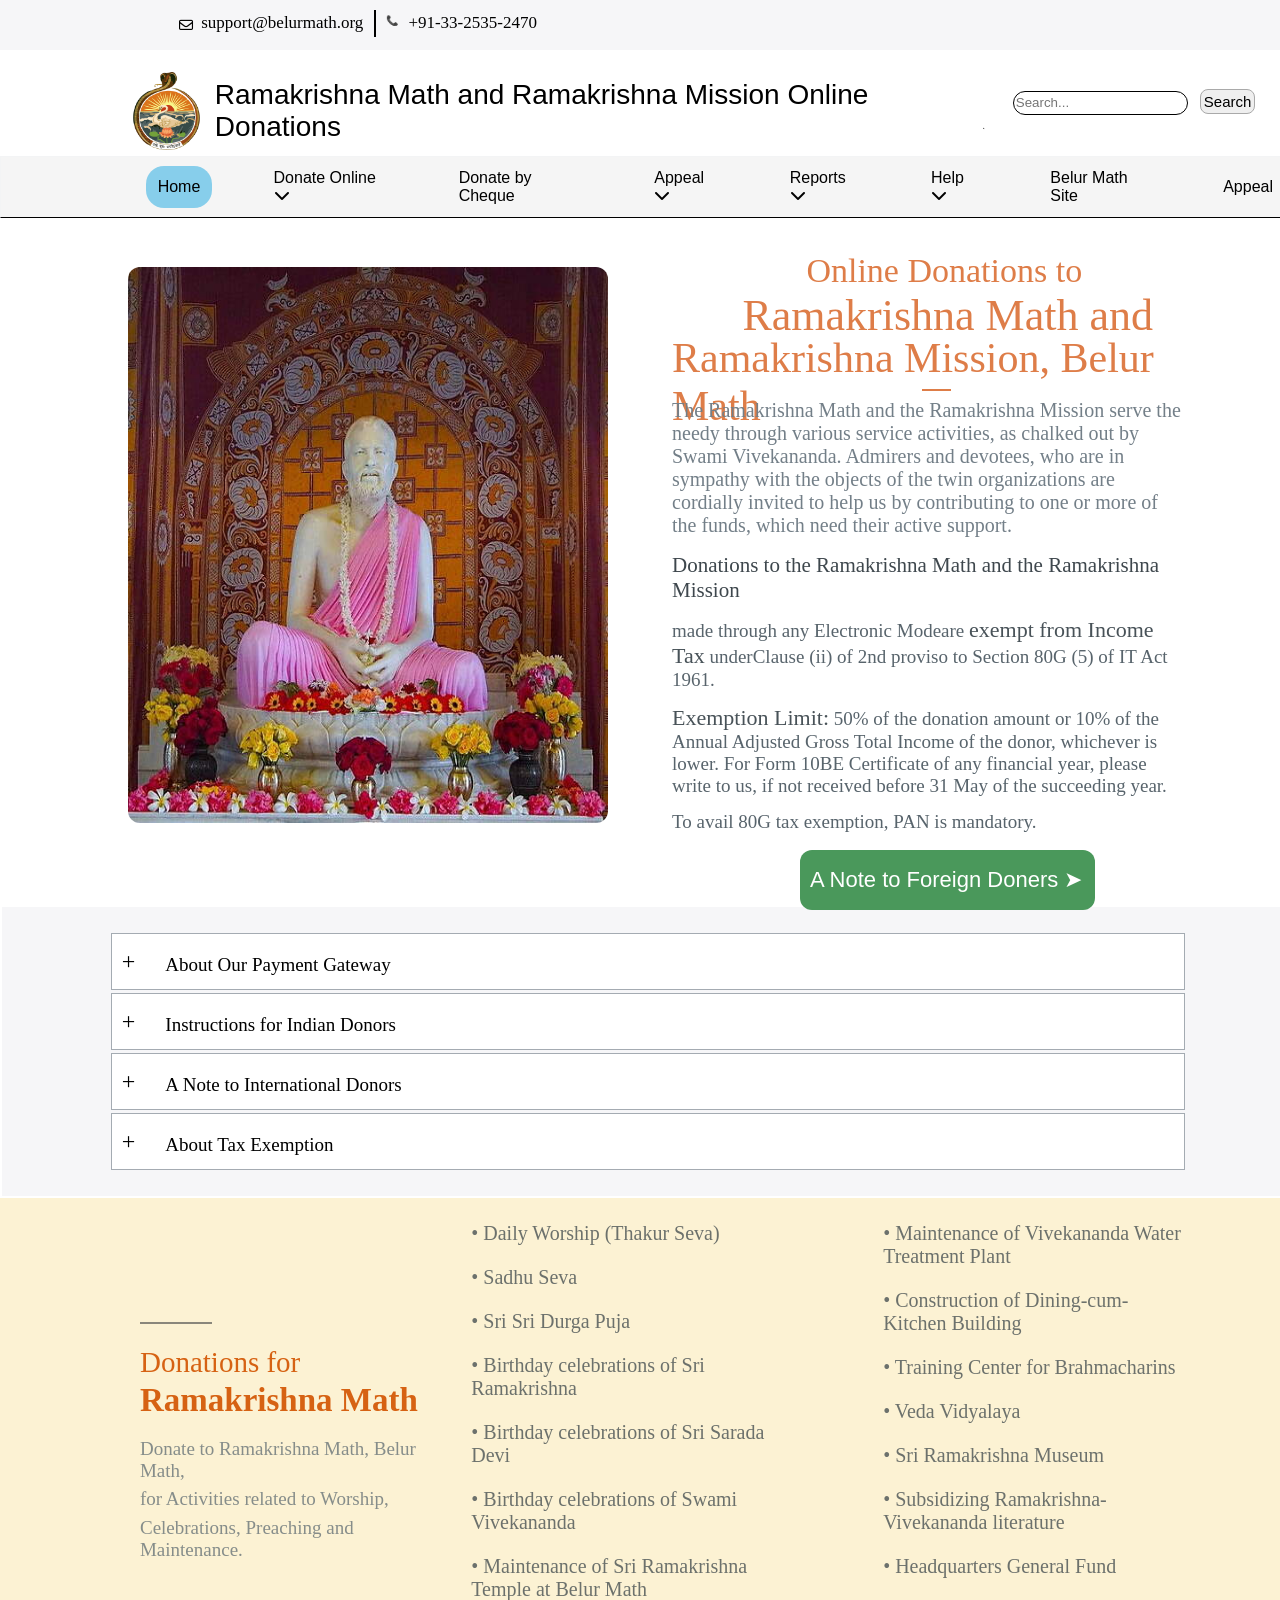
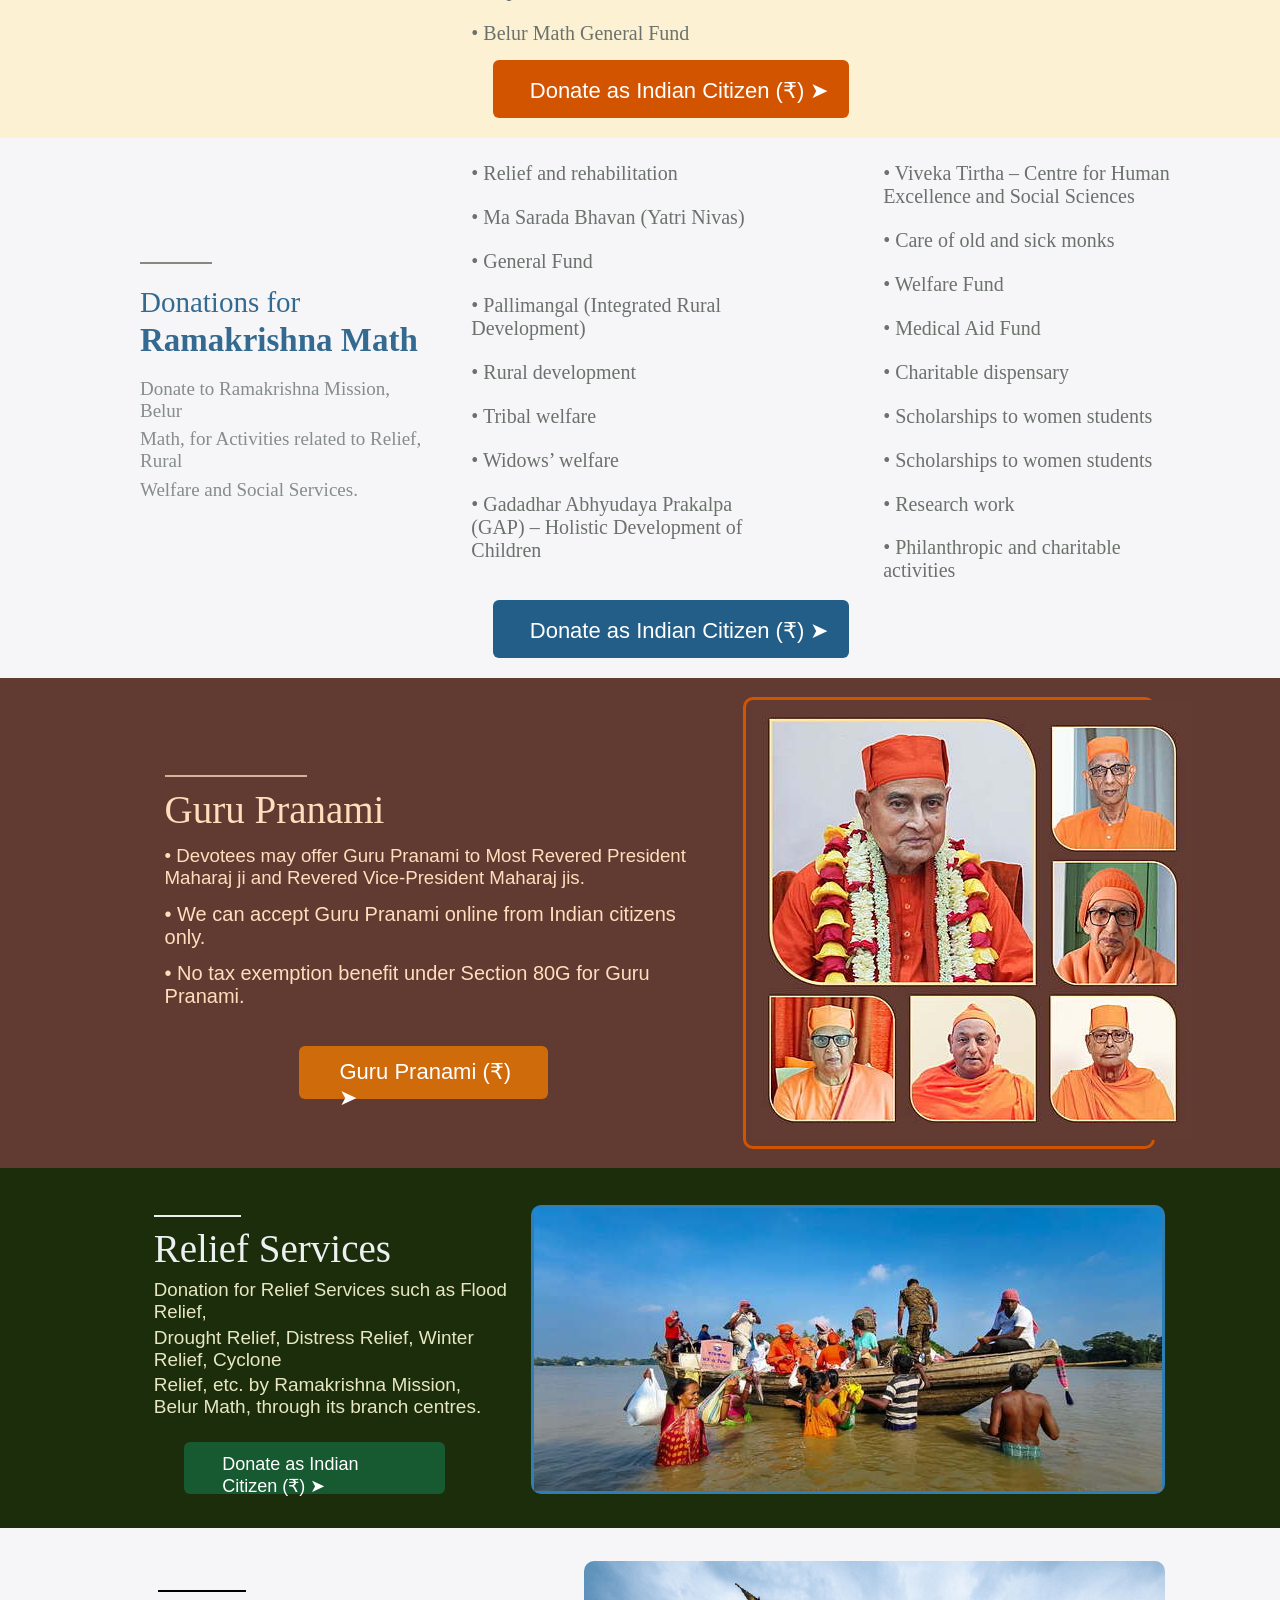
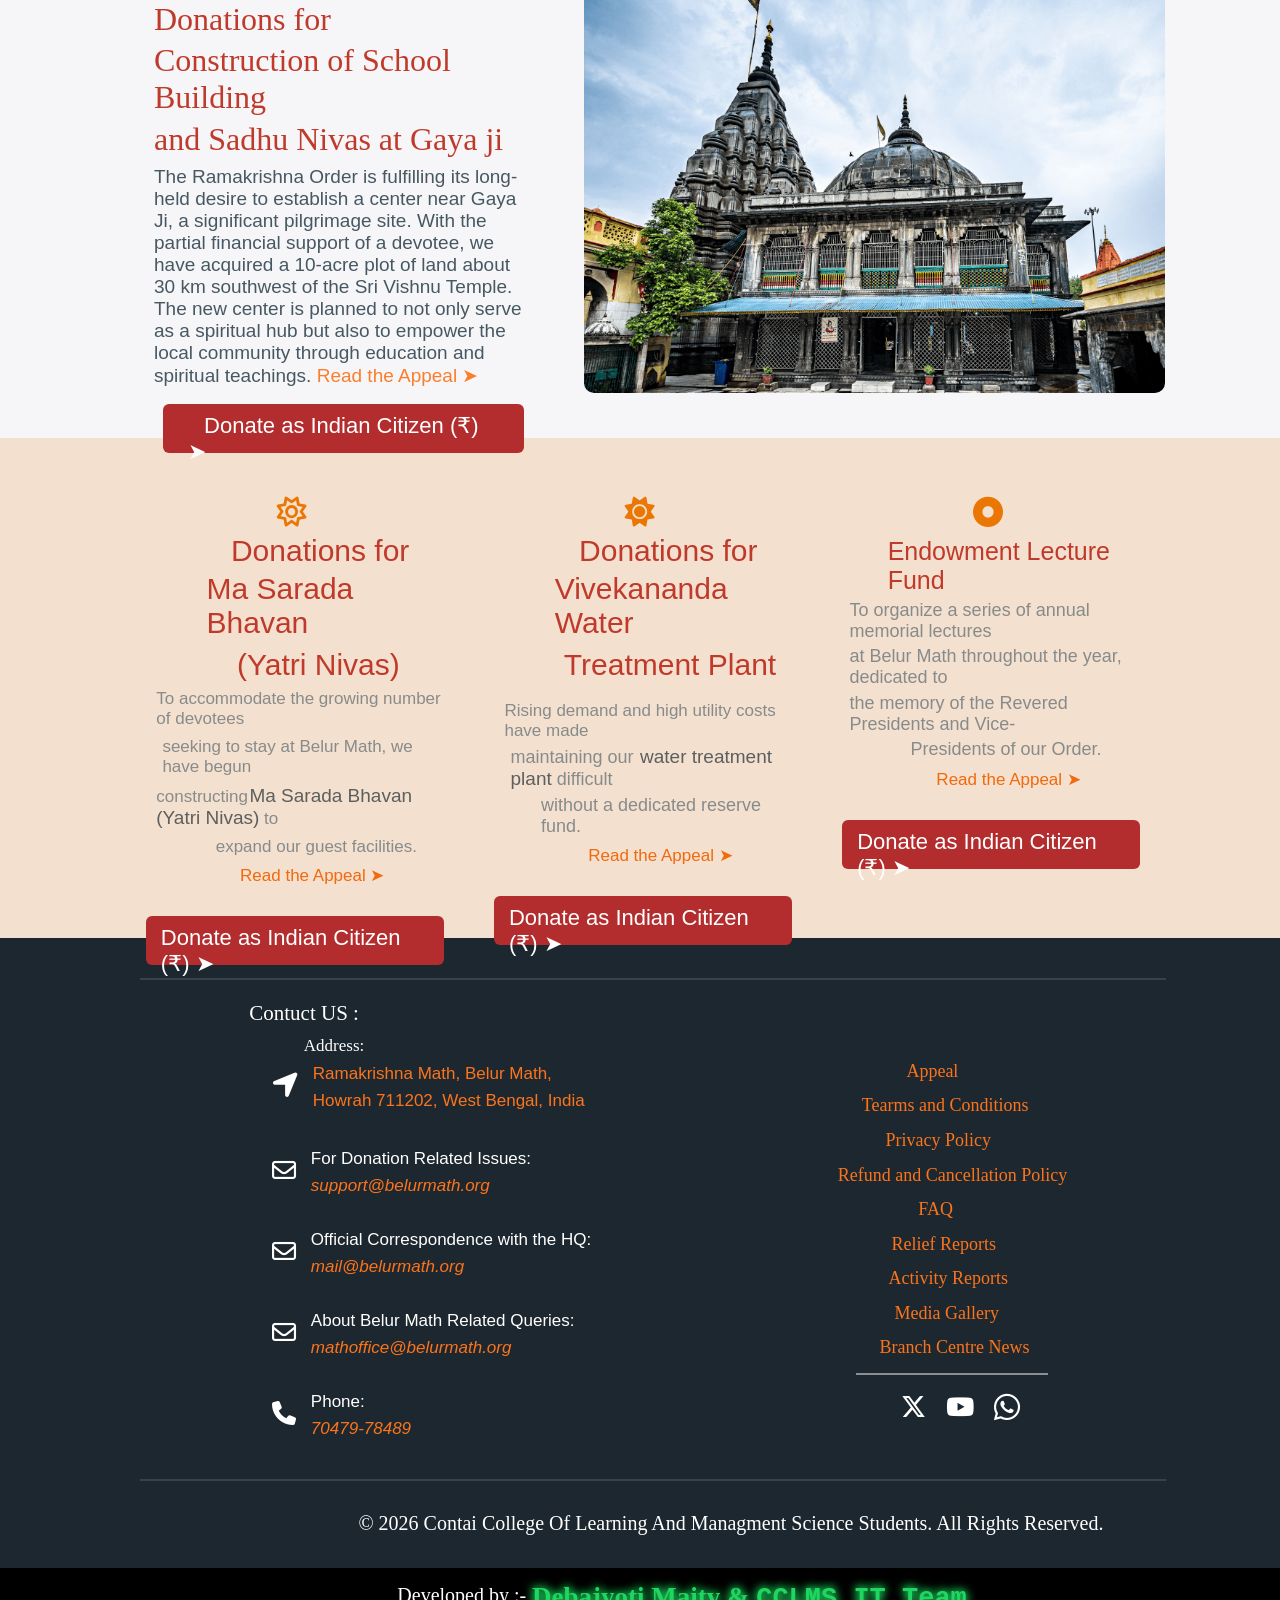
==== commit 0b543663: "morw changes" ====
--- a/index.html
+++ b/index.html
@@ -309,7 +309,7 @@
                         <div class="z1small"><i class="fa-solid fa-phone"></i></div>
                         <div class="z3">
                             <div class="z3x">Phone: </div>
-                            <div class="z3a"><a href="tell:03326545700" class="w"><i>033-2654-5700</i></a></div>
+                            <div class="z3a"><a href="tell:03326545700" class="w"><i>70479-78489</i></a></div>
                         </div>
                                 </div>
 
@@ -349,16 +349,17 @@
             </div>
             </div>
             <div class="r">
-                <div class="arc">© 2026 Ramakrishna Math & Ramakrishna Mission, Belur Math. All Rights Reserved.</div>
+                <div class="arc">© 2026 Contai College Of Learning And Managment Science Students. All Rights Reserved. </div>
             </div>        
     </footer>
             <div class="last">
                 <div class="last1">
-                    <div class="lname"><a href="" class="last1a">Powered by</a></div>
+                    <div class="lname"><a href="" class="last1a">Developed by :-</a></div>
                 </div>
                 <div class="last2">
-                    <a href="" class="dm"><b>Debajyoti Maity</b></a>
-                </div>
+                    <a href="" class="dm"><b>Debajyoti Maity & <span style="font-family: 'Courier New', Courier, monospace;"> CCLMS IT Team</span></b></a>
+                </div>
+                
             </div>
             
             
--- a/CSS/Donation.css
+++ b/CSS/Donation.css
@@ -3,6 +3,7 @@
     overflow-y:cursor;
     margin: 0;
     padding: 0;
+    /* width: 100%; */
 }
 .a{
     height:50px;
@@ -94,12 +95,6 @@
 
  
     }
-    .sr{
-        /* height:50%; */
-        width: 20%;
-        /* border:2px solid red; */
-        /* margin-top:10%; */
-    }
     .sr1{
         margin-left: 30px;
     }
@@ -176,7 +171,7 @@
     }
      .rma{
         height: 7%;
-        width: 60%;
+        width: 100%;
         /* border:2px solid rgb(0, 0, 0); */
         margin-left: 16%;
         color:rgba(222, 125, 72);
@@ -237,7 +232,8 @@
     }
     .nfd{
         height: 40px;
-        width: 38%;
+        width: 43%;
+        padding-left: 2%;
         background-color:rgba(74, 152, 91);
         font-size: 24px;
         /* color:white; */
@@ -400,12 +396,12 @@
     }
     .dic{
         height: 40px;
-        width: 72%;
+        width: 82%;
         /* background-color:rgba(74, 152, 91); */
         font-size: 22px;
         font-family:Arial, Helvetica, sans-serif;
         background-color: rgba(211, 84, 0);
-        padding-left: 5%;
+        padding-left: 10%;
         padding-right: 5%;
         padding-top: 5%;
         /* padding: 5%; */
@@ -421,12 +417,12 @@
     }
      .dicl{
         height: 40px;
-        width: 72%;
+        width: 82%;
         /* background-color:rgba(74, 152, 91); */
         font-size: 22px;
         font-family:Arial, Helvetica, sans-serif;
         background-color: rgba(34, 94, 135);
-        padding-left: 5%;
+        padding-left: 10%;
         padding-right: 5%;
         padding-top: 5%;
         /* padding: 5%; */
@@ -663,7 +659,7 @@
     }
      .box7r{
      height: 40px;
-        width: 63%;
+        width: 73%;
         /* background-color:rgba(74, 152, 91); */
         font-size: 22px;
         color:white;
@@ -680,6 +676,7 @@
     }
    .box7ra{
     color: white;
+    margin-left: 5%;
      }
    
 .m1b{
@@ -823,7 +820,7 @@
    }
    .nx04{
      height: 40px;
-        width: 87%;
+        /* width: 87%; */
         /* background-color:rgba(74, 152, 91); */
         font-size: 22px;
         color:white;
@@ -945,7 +942,7 @@
     font-size: 21px;
     color: white;
     margin-left: 27%;
-    margin-top: 3%;
+    margin-top: 2%;
 }
 .add{
 margin-left: 28%;
@@ -1147,17 +1144,21 @@
 .yt{
     font-size: 25px;
     color: white;
+    /* height: ; */
+    width: auto;
+    /* border: 1px solid red; */
 }
   .fb:hover{
         background-color: rgb(248, 245, 245);
-        height: 24px;
+        height: 25.2px;
         /* color: white; */
         transform: scale(1.03);
         }
         .fb:hover{
         color: rgb(46, 31, 215);
             /* color: white; */
-        transform: scale(1.03);
+        transform: scale(1.60);
+        transition: all ease-in-out 0.3s;
         border-radius: 60%;
         
         }
@@ -1168,24 +1169,27 @@
         .fa-youtube:hover{
             color: rgb(255, 0, 0);
             /* color: white; */
-            transform: scale(1.03);
-            border-radius: 50%;
+            transition: all ease-in-out 0.3s;
+            transform: scale(1.60);
+           border-radius: 24%;
+            background-color: white;
+            /* margin-top: 100%; */
         }
   .fa-x-twitter{
       /* background-color: rgb(243, 242, 246); */
-     border-radius: 10px;
+     border-radius: 50%;
      color: white;
      transition: all 0.3s ease-in-out;
      text-decoration: none;
      /* color: rgb(20, 19, 19);; */
    }
    .fa-x-twitter:hover{
-     background-color: rgb(70, 131, 197);
-     color: rgb(247, 242, 242);
-     transform: scale(1.03);
+     background-color: white;
+     color: black;
+     transform: scale(1.60);
    }
    .wa{
-    font-size: 28px;
+    font-size: 30px;
     color: white;
    }
    .wa:hover{
@@ -1195,8 +1199,15 @@
         .wa:hover{
             color: rgb(25, 215, 66);
             /* color: white; */
-            transform: scale(1.03);
-            border-radius: 50%;
+            height: 28px;
+            transform: scale(1.60);
+            transition: all ease-in-out 0.3s;
+            /* border-radius: 50%; */
+            border-top-left-radius: 33px;
+            border-top-right-radius: 33px;
+            border-bottom-right-radius: 17px;
+            background-color: white;
+
         }
    .q{
      width: 80%;
@@ -1227,25 +1238,27 @@
     /* border: 0.1px solid red; */
     background-color: black;
     display: flex;
-    align-items: center;
+    /* align-items: center; */
     /* justify-content: space-evenly; */
    }
    .last1{
     /* border: 1px solid red; */
-    width: 20%;
+    width: 60%;
     height: 100%;
-    margin-left: 30%;
+    margin-left: 6.5%;
    }
    .lname{
     color: white;
     font-size: 20px;
-    margin-top: 6%;
-    margin-left: 60%;
+    margin-top: 3.5%;
+    margin-left: 70%;
    }
     .last2{
     /* border: 1px solid red; */
-    width: 20.6%;
+    width: 100%;
     height: 100%;
+    display: flex;
+    align-items: center;
    }
    .last2a{
     margin-top: 16%;
@@ -1368,7 +1381,7 @@
 }
 .dm{
     color: white;
-    width: 300px;
+    /* width: 300px; */
     /* border: 1px solid red; */
     font-size: 27px;
     color:#1ed760;
@@ -2352,10 +2365,15 @@
     }
 
     .last2 {
-        width: 55px;
+        width: 245px;
+        margin-left: 0px;
     }
 
     .last2a {
         max-height: 35px;
     }
+    .dm{
+        font-size: 14px;
+    }
+   
 }
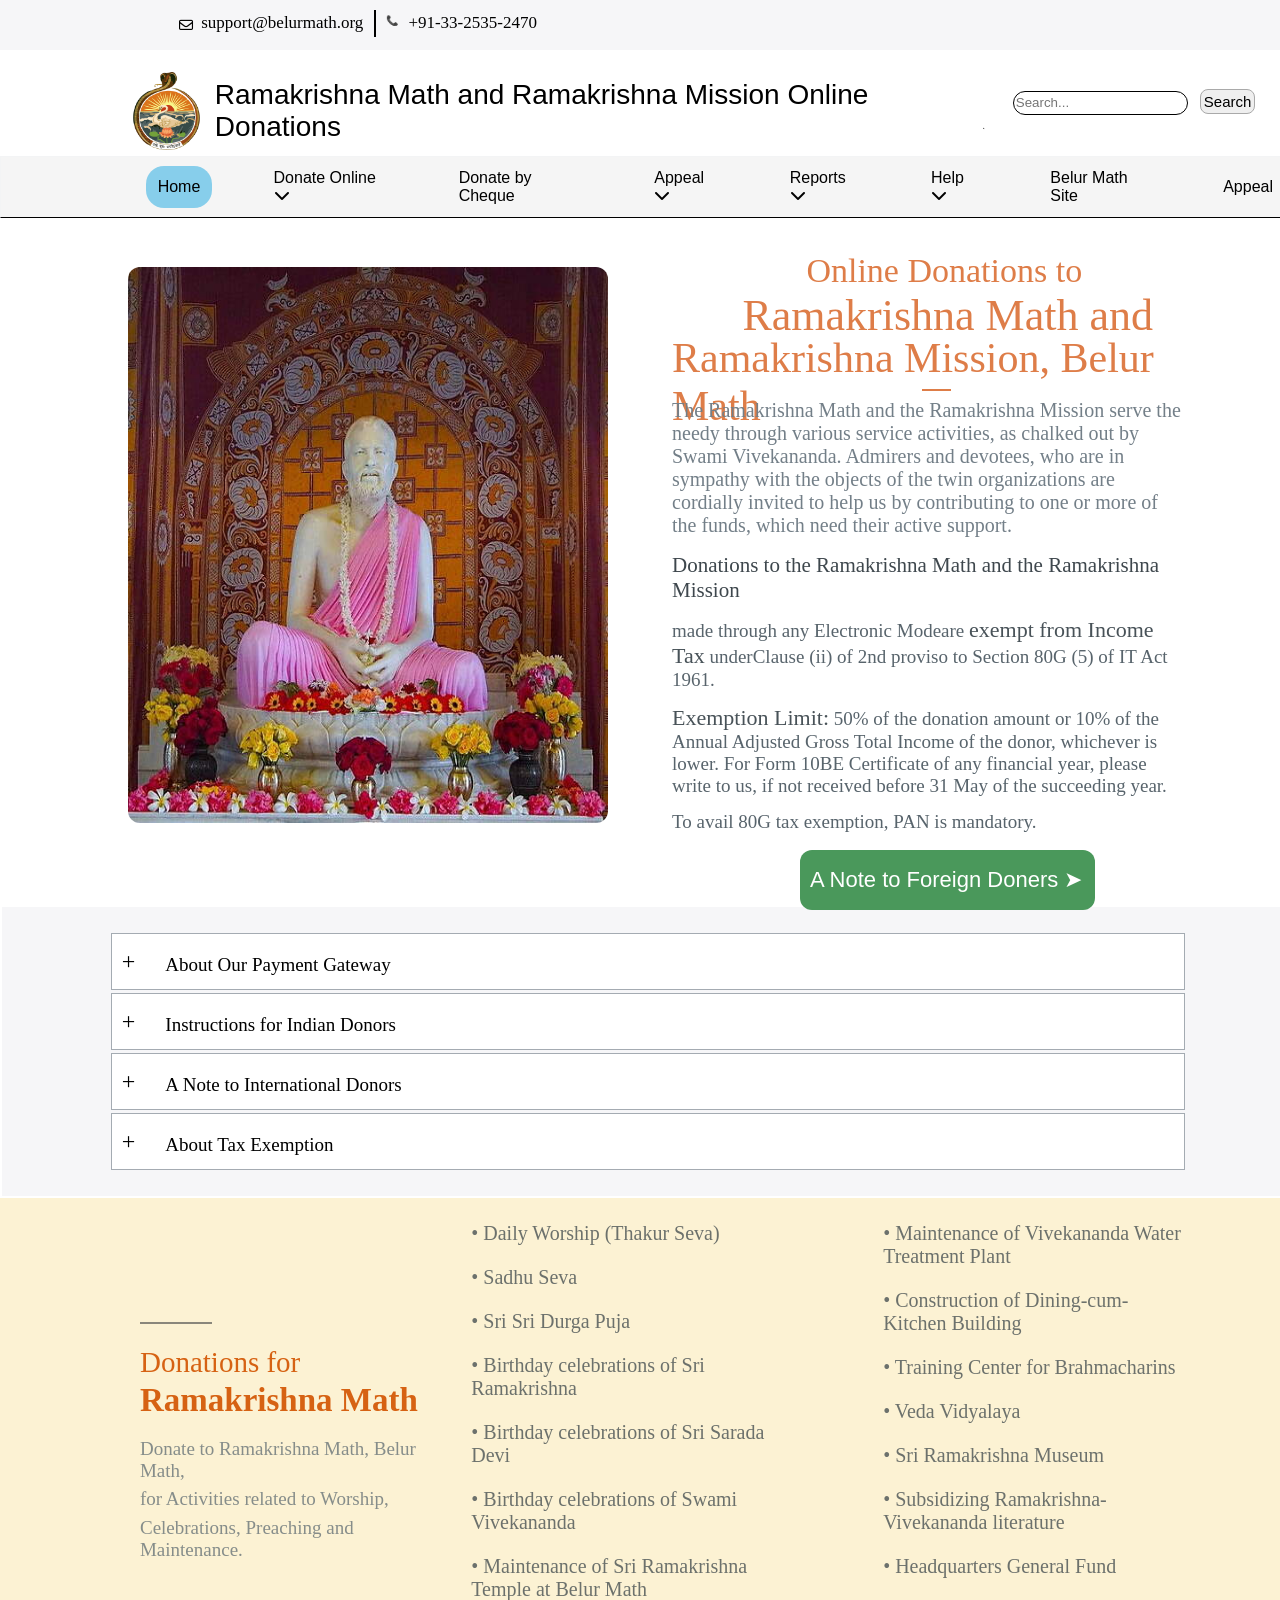
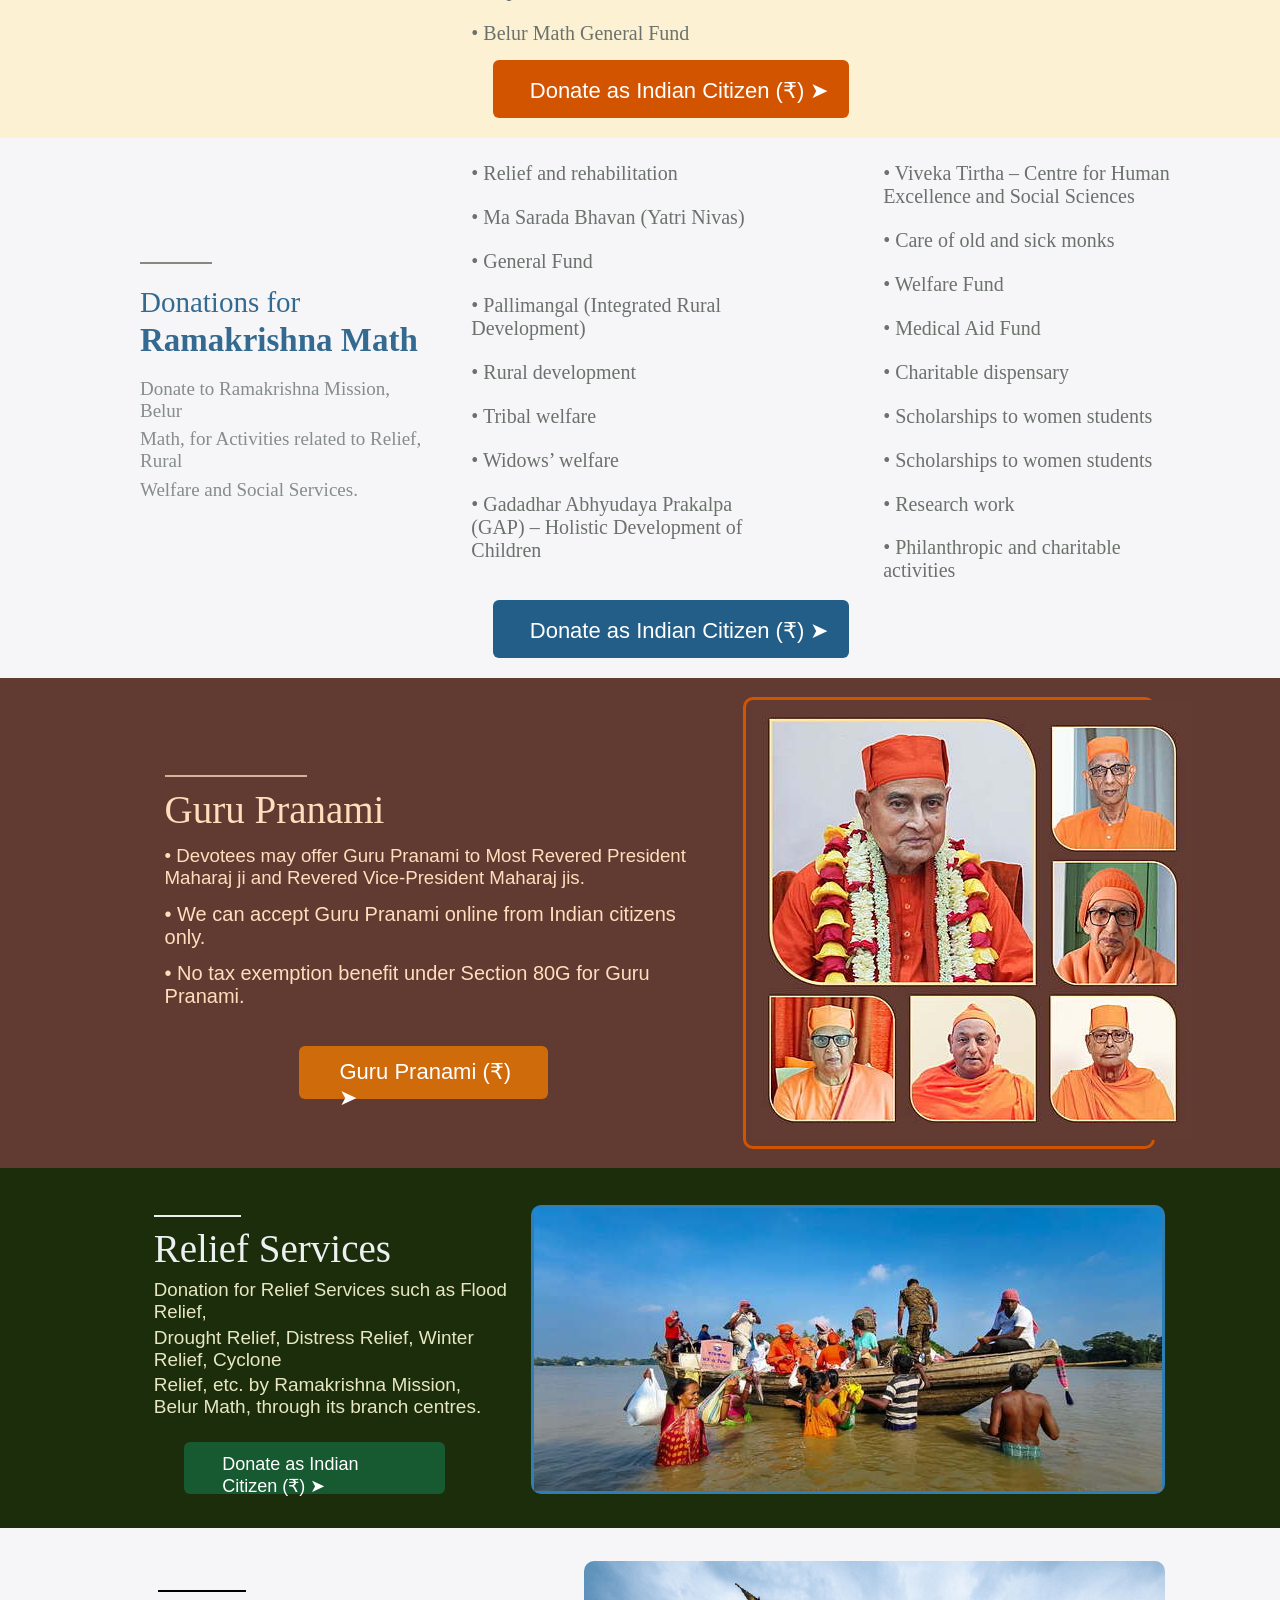
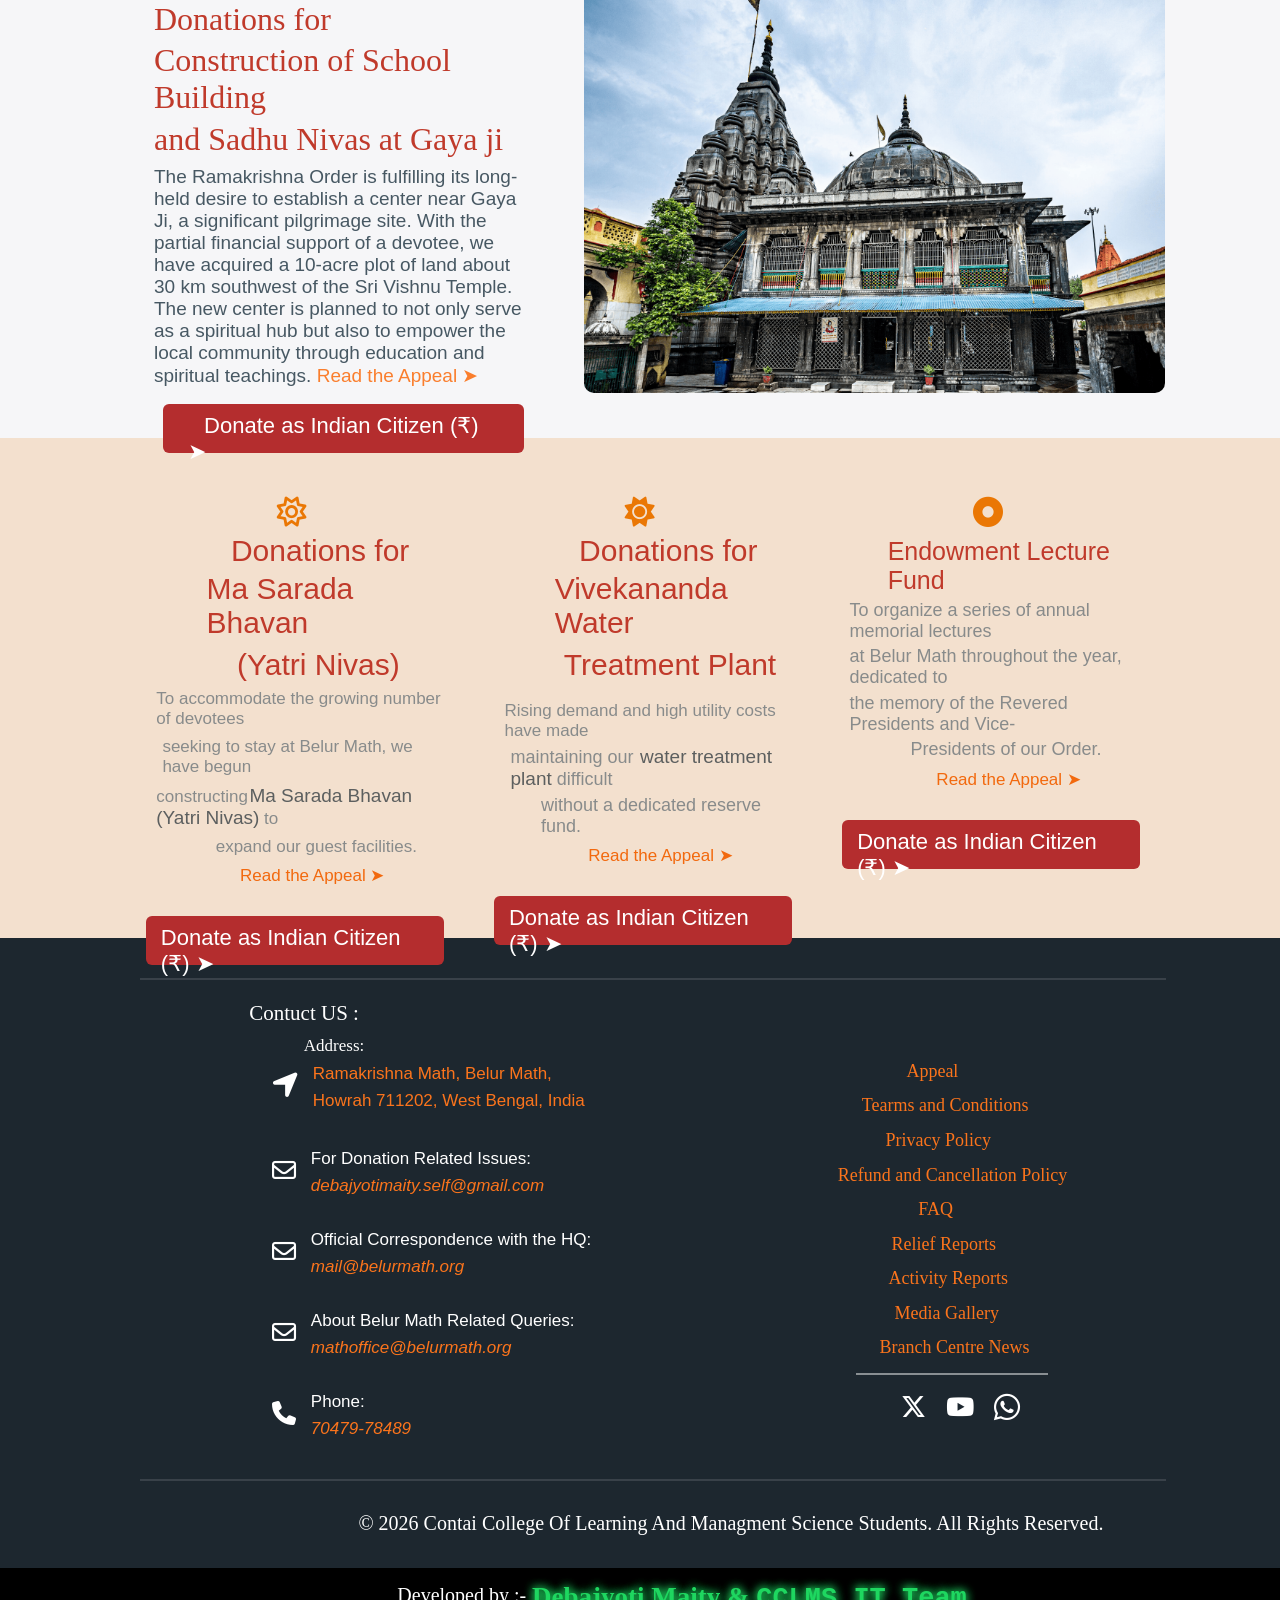
==== commit 5e2a7886: "responsive more" ====
--- a/index.html
+++ b/index.html
@@ -288,7 +288,7 @@
                                 <div class="z1small"><i class="fa-regular fa-envelope"></i></div>
                                 <div class="z3">
                                     <div class="z3x">For Donation Related Issues:</div>
-                                    <div class="z3a"><a href="mailto:support@belurmath.org" class="w"><i>support@belurmath.org</i></a></div>
+                                    <div class="z3a"><a href="mailto:debajyotimaity.self@gmail.com" class="w"><i>debajyotimaity.self@gmail.com</i></a></div>
                                 </div>
                                 </div>
                           <div class="z2x">
--- a/CSS/Donation.css
+++ b/CSS/Donation.css
@@ -1288,6 +1288,14 @@
    .pultra:hover{
     color: white;
    }
+   .pa:hover{
+    transition: all ease-in-out 0.1s;
+    transform: scale(1.02);
+   }
+   .p1:hover{
+    transform: scale(1.04);
+    transition: all ease-in-out 0.1s;
+   }
 .w:hover{
     color: powderblue;
 }
@@ -1404,7 +1412,7 @@
    320px - 600px
 ===================================================== */
 
-@media screen and (max-width: 600px) {
+@media screen and (max-width: 768px) {
 
     /* -------------------------
        BASIC
@@ -1905,7 +1913,7 @@
     }
 
     .k2 {
-        margin: 25px 0 0;
+        margin: 100px 0 0;
         /* height: ; */
     }
     .k2 img{
@@ -2357,7 +2365,7 @@
     .box7,
     .box7down,
     .box7r {
-        width: 80%;
+        width: 100%;
     }
 
     .lname {
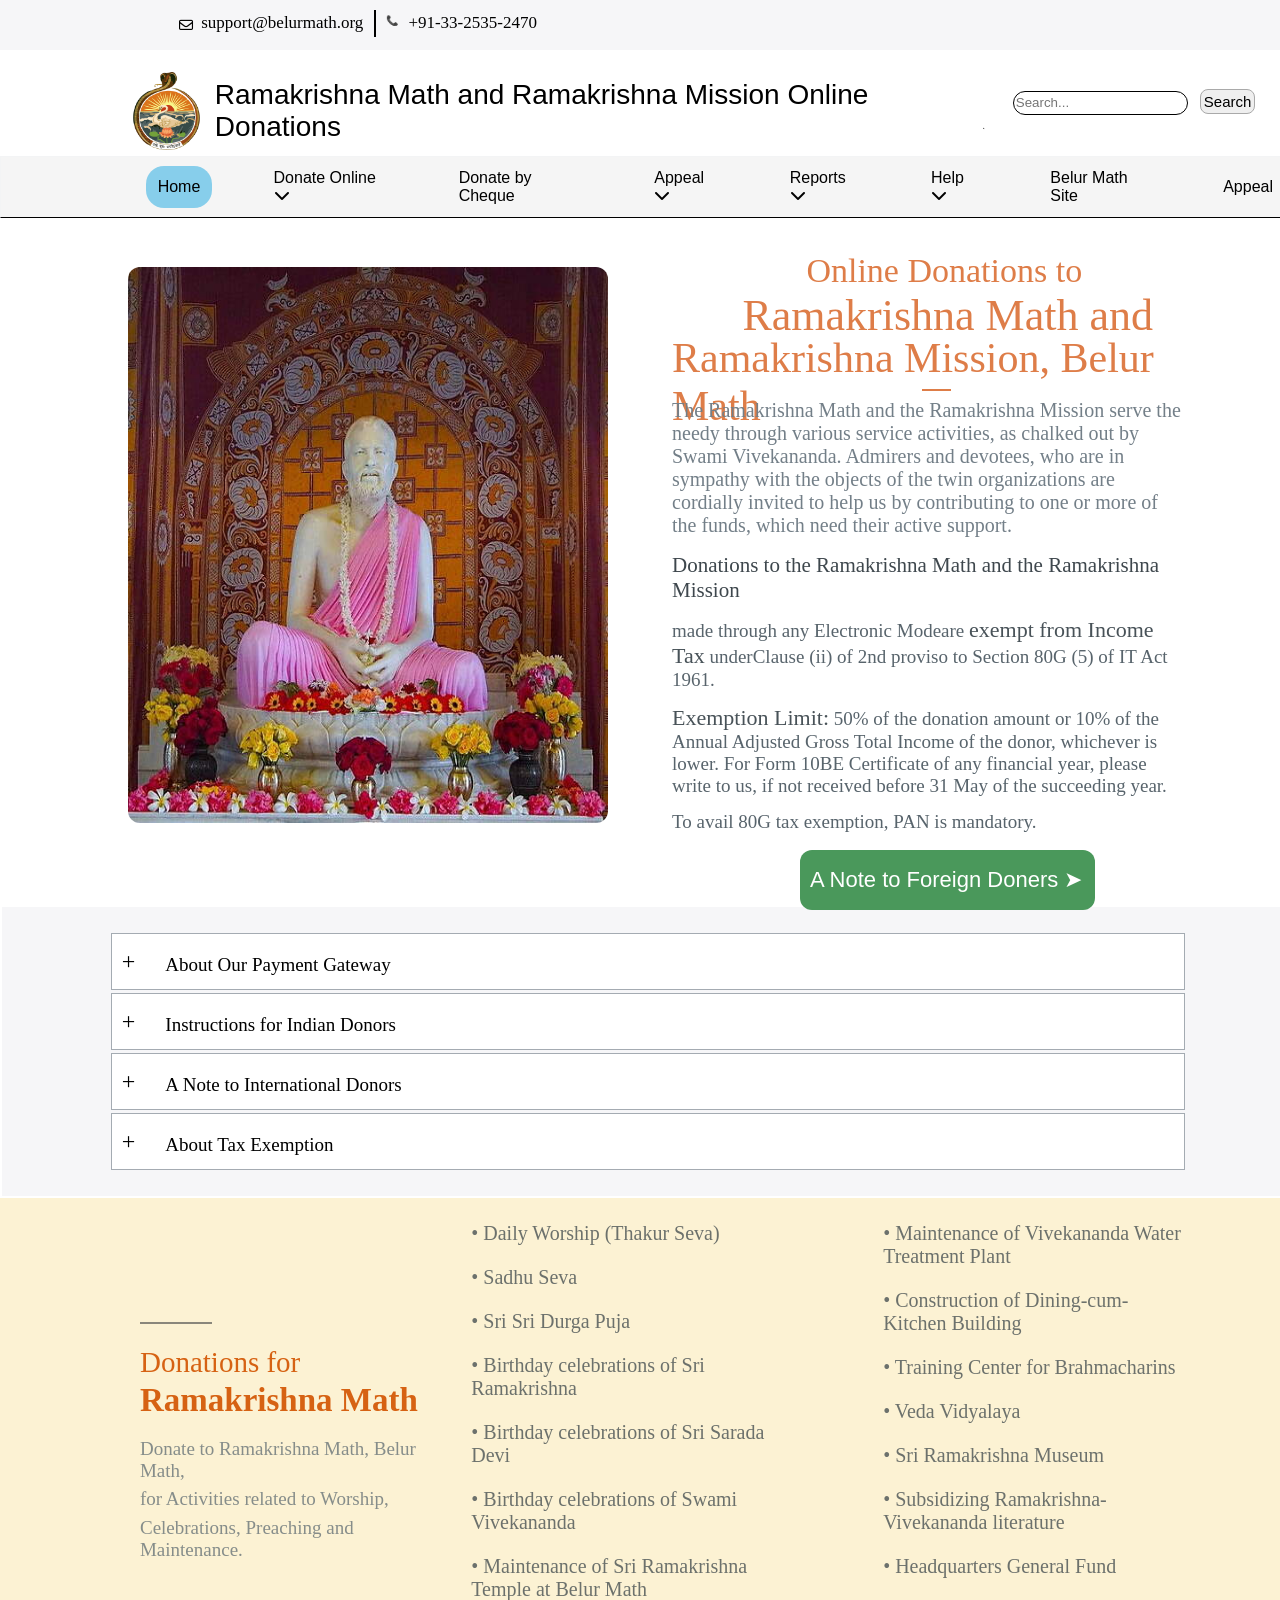
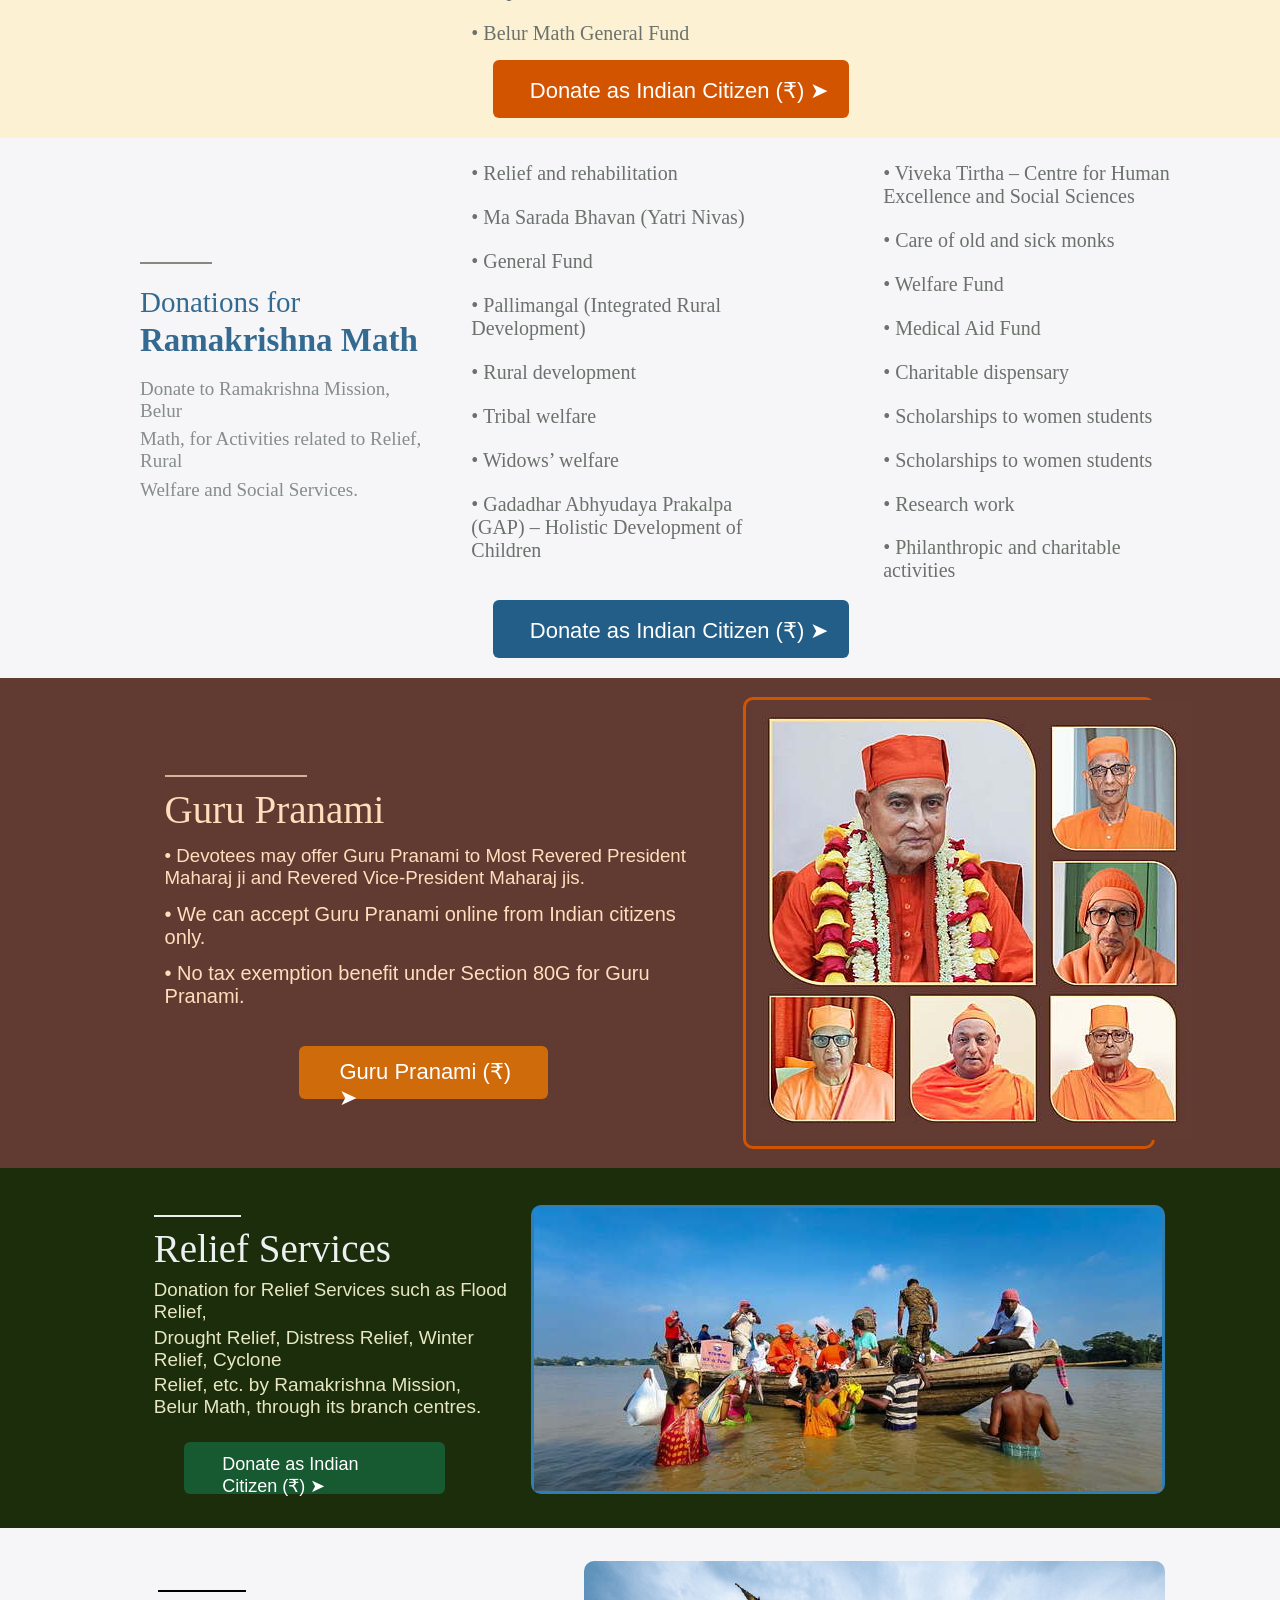
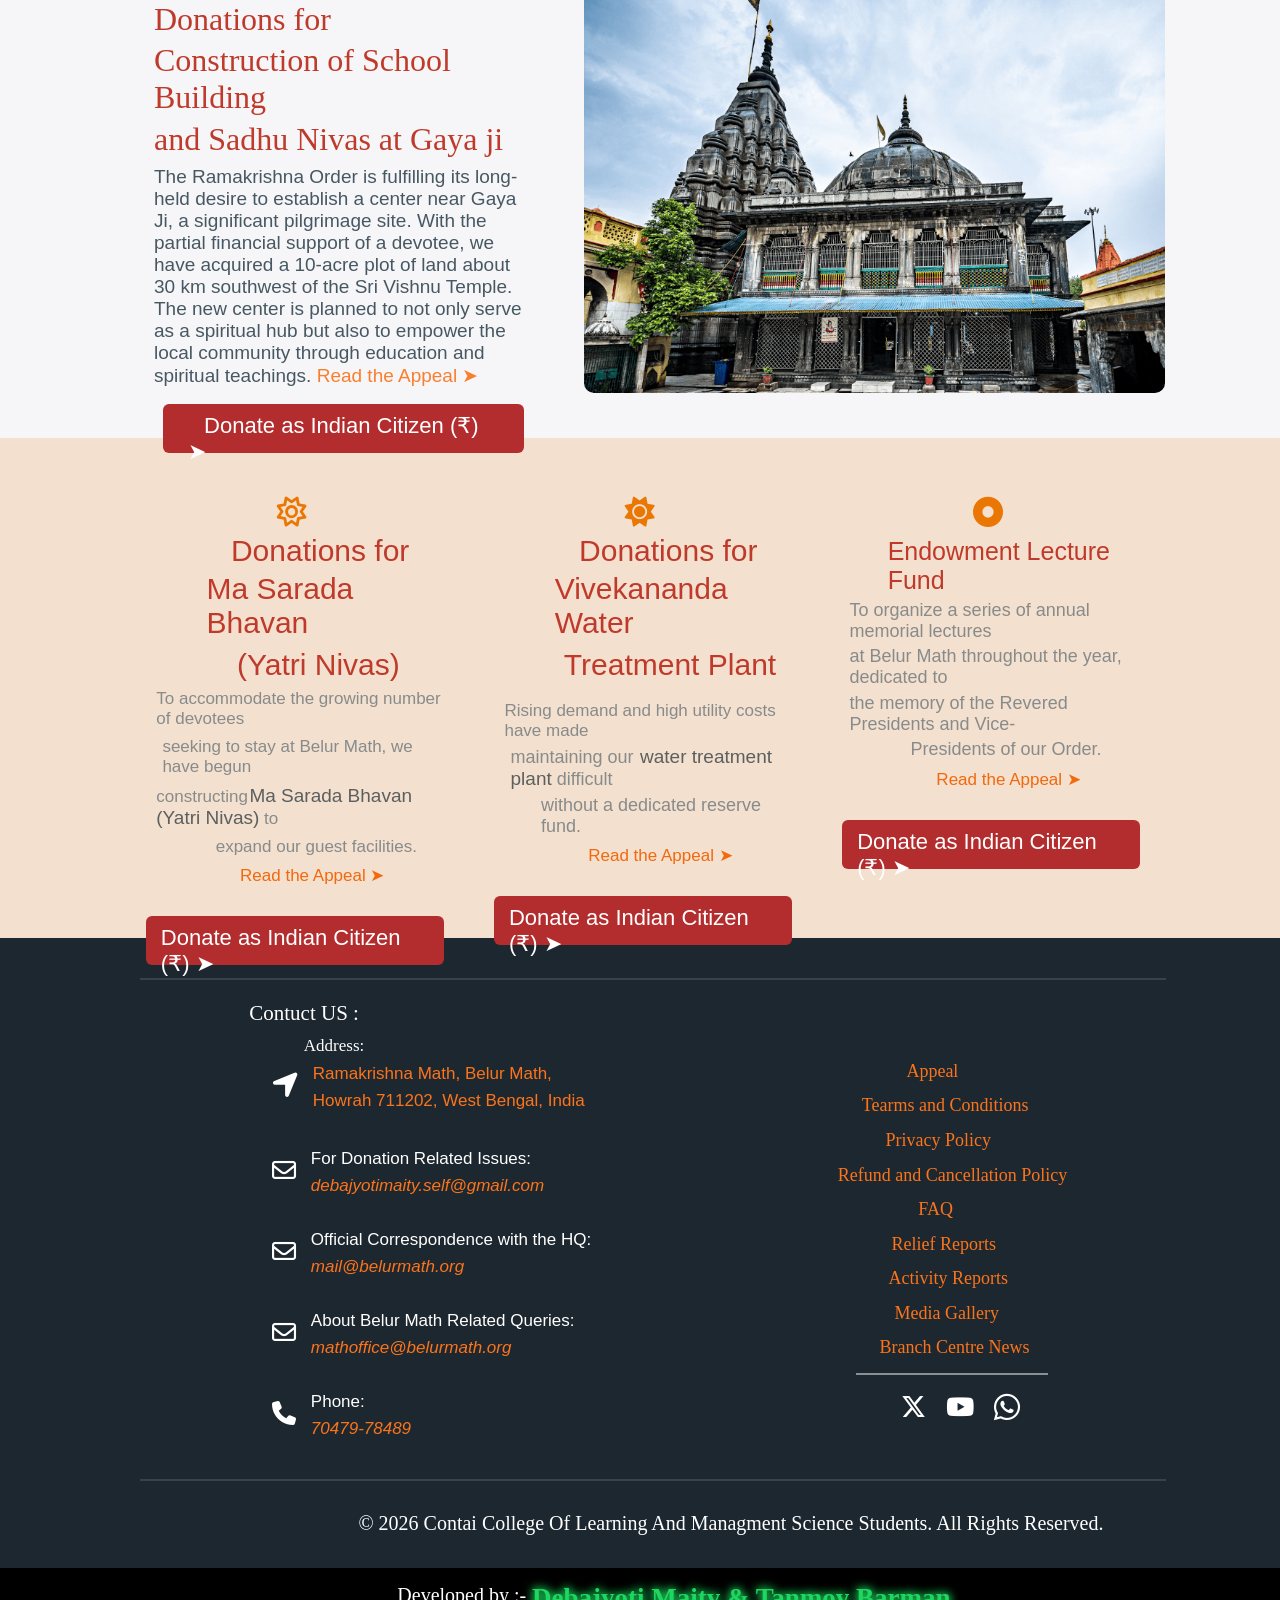
==== commit a47810be: "little change" ====
--- a/index.html
+++ b/index.html
@@ -357,7 +357,7 @@
                     <div class="lname"><a href="" class="last1a">Developed by :-</a></div>
                 </div>
                 <div class="last2">
-                    <a href="" class="dm"><b>Debajyoti Maity & <span style="font-family: 'Courier New', Courier, monospace;"> CCLMS IT Team</span></b></a>
+                    <a href="" class="dm"><b>Debajyoti Maity & <spa> Tanmoy Barman</span></b></a>
                 </div>
                 
             </div>
--- a/CSS/Donation.css
+++ b/CSS/Donation.css
@@ -1412,7 +1412,7 @@
    320px - 600px
 ===================================================== */
 
-@media screen and (max-width: 768px) {
+@media screen and (max-width: 1268px) {
 
     /* -------------------------
        BASIC
@@ -1913,7 +1913,7 @@
     }
 
     .k2 {
-        margin: 100px 0 0;
+        margin: 140px 0 0;
         /* height: ; */
     }
     .k2 img{
@@ -2178,6 +2178,8 @@
     .p {
         width: 100%;
         height: auto;
+        /* border: 1px solid red; */
+        margin: 4%;
     }
 
     .pmt,
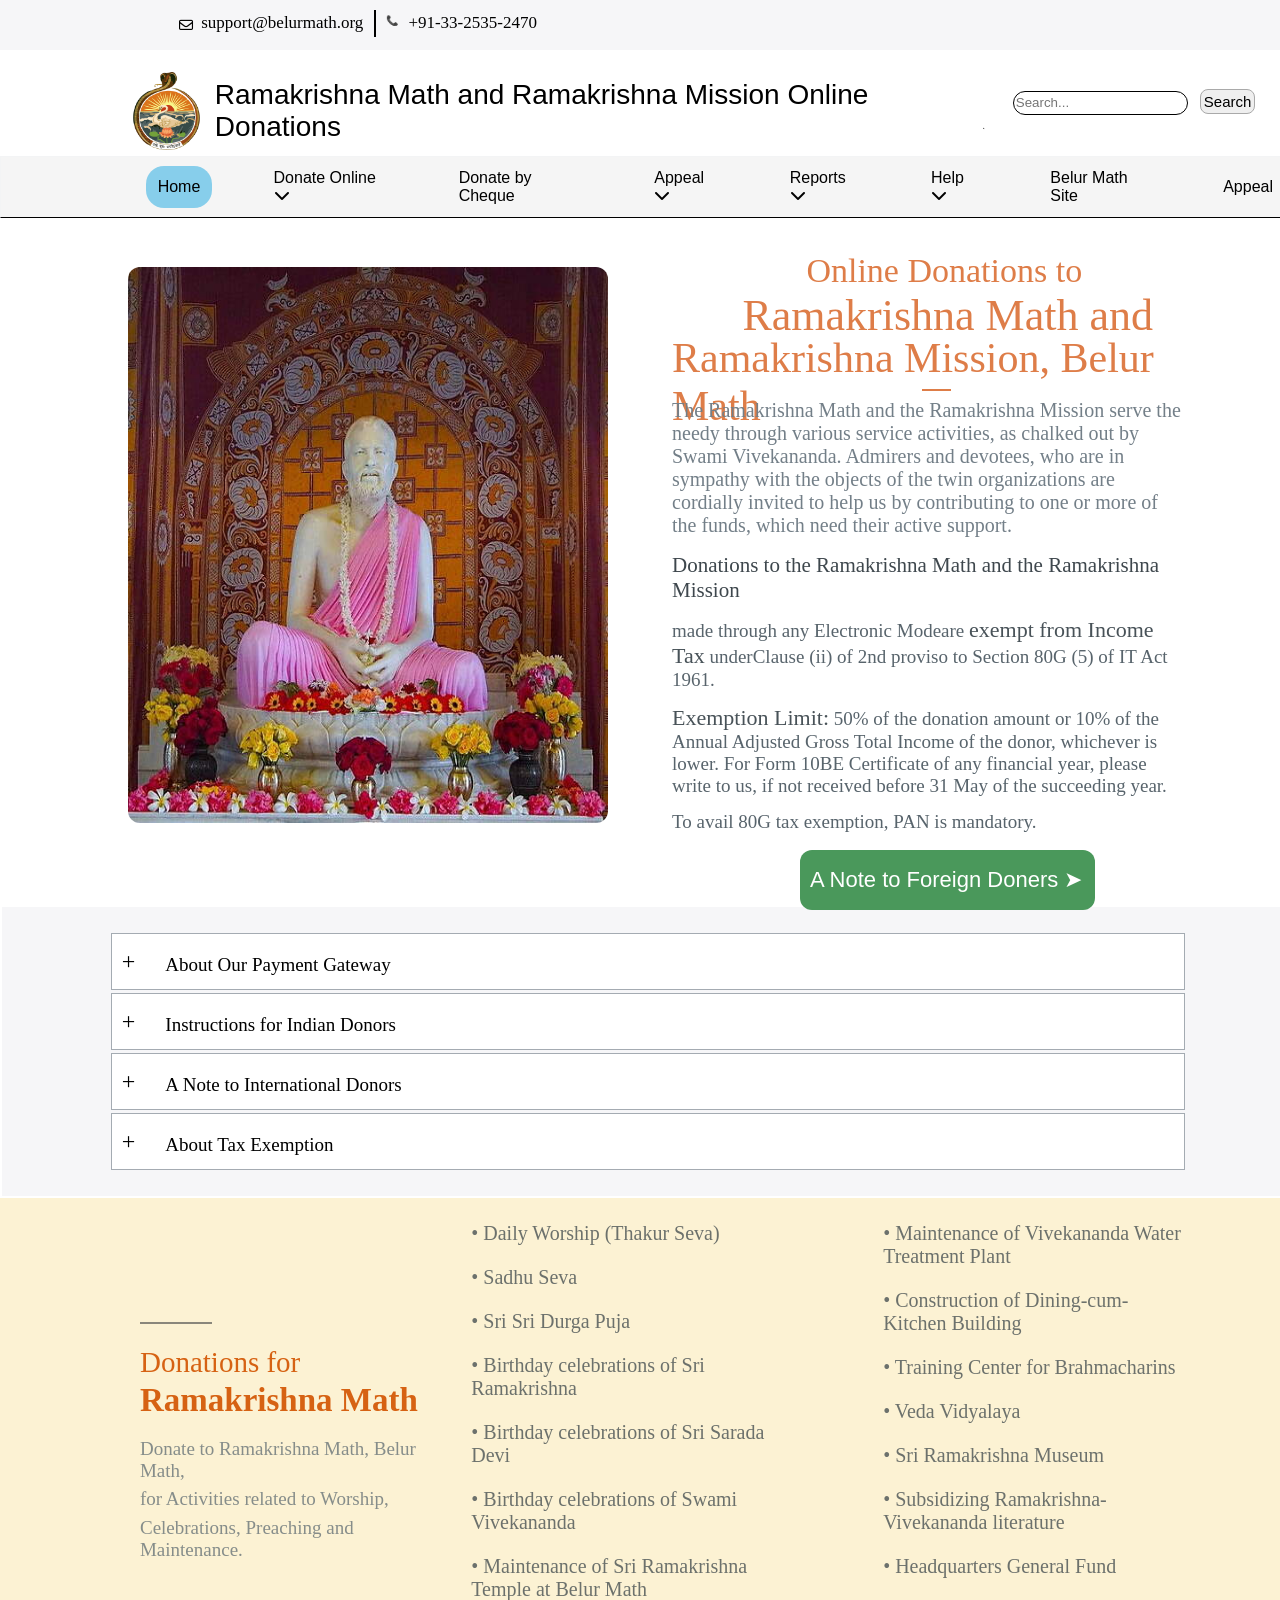
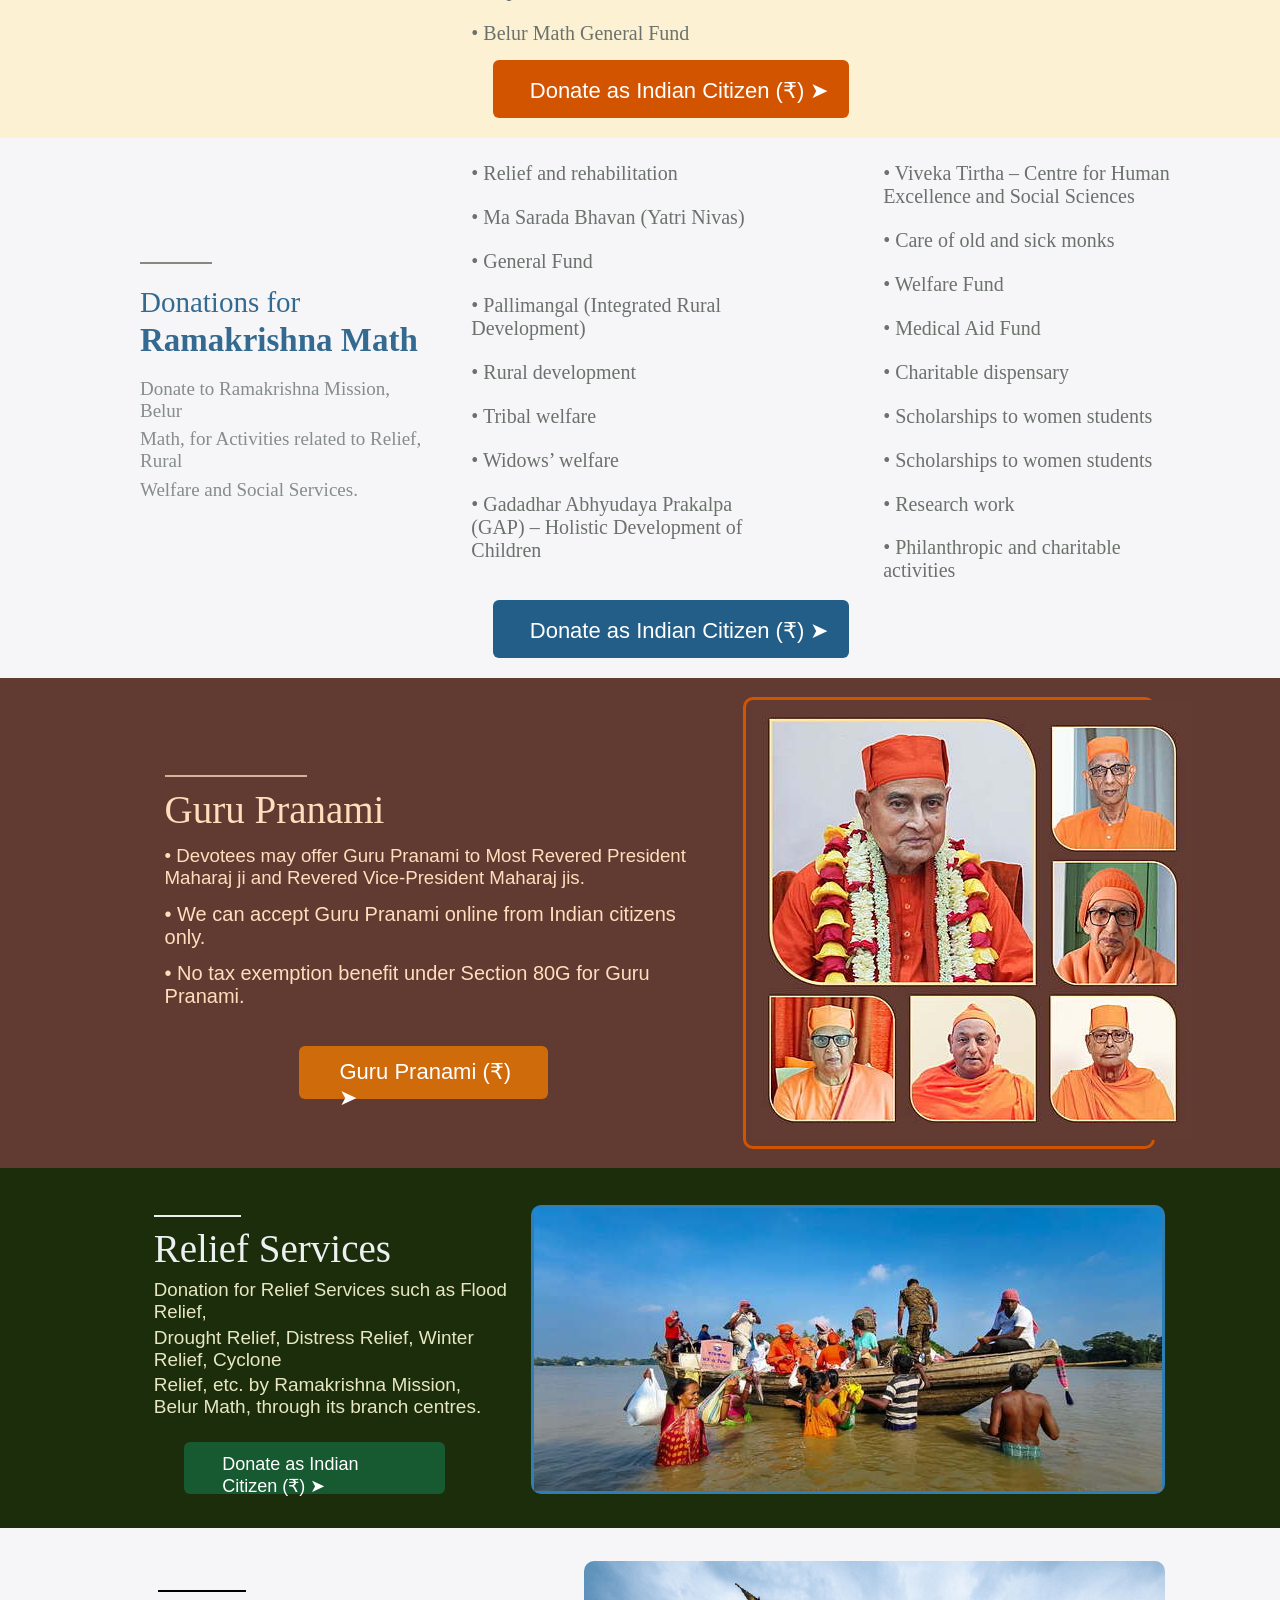
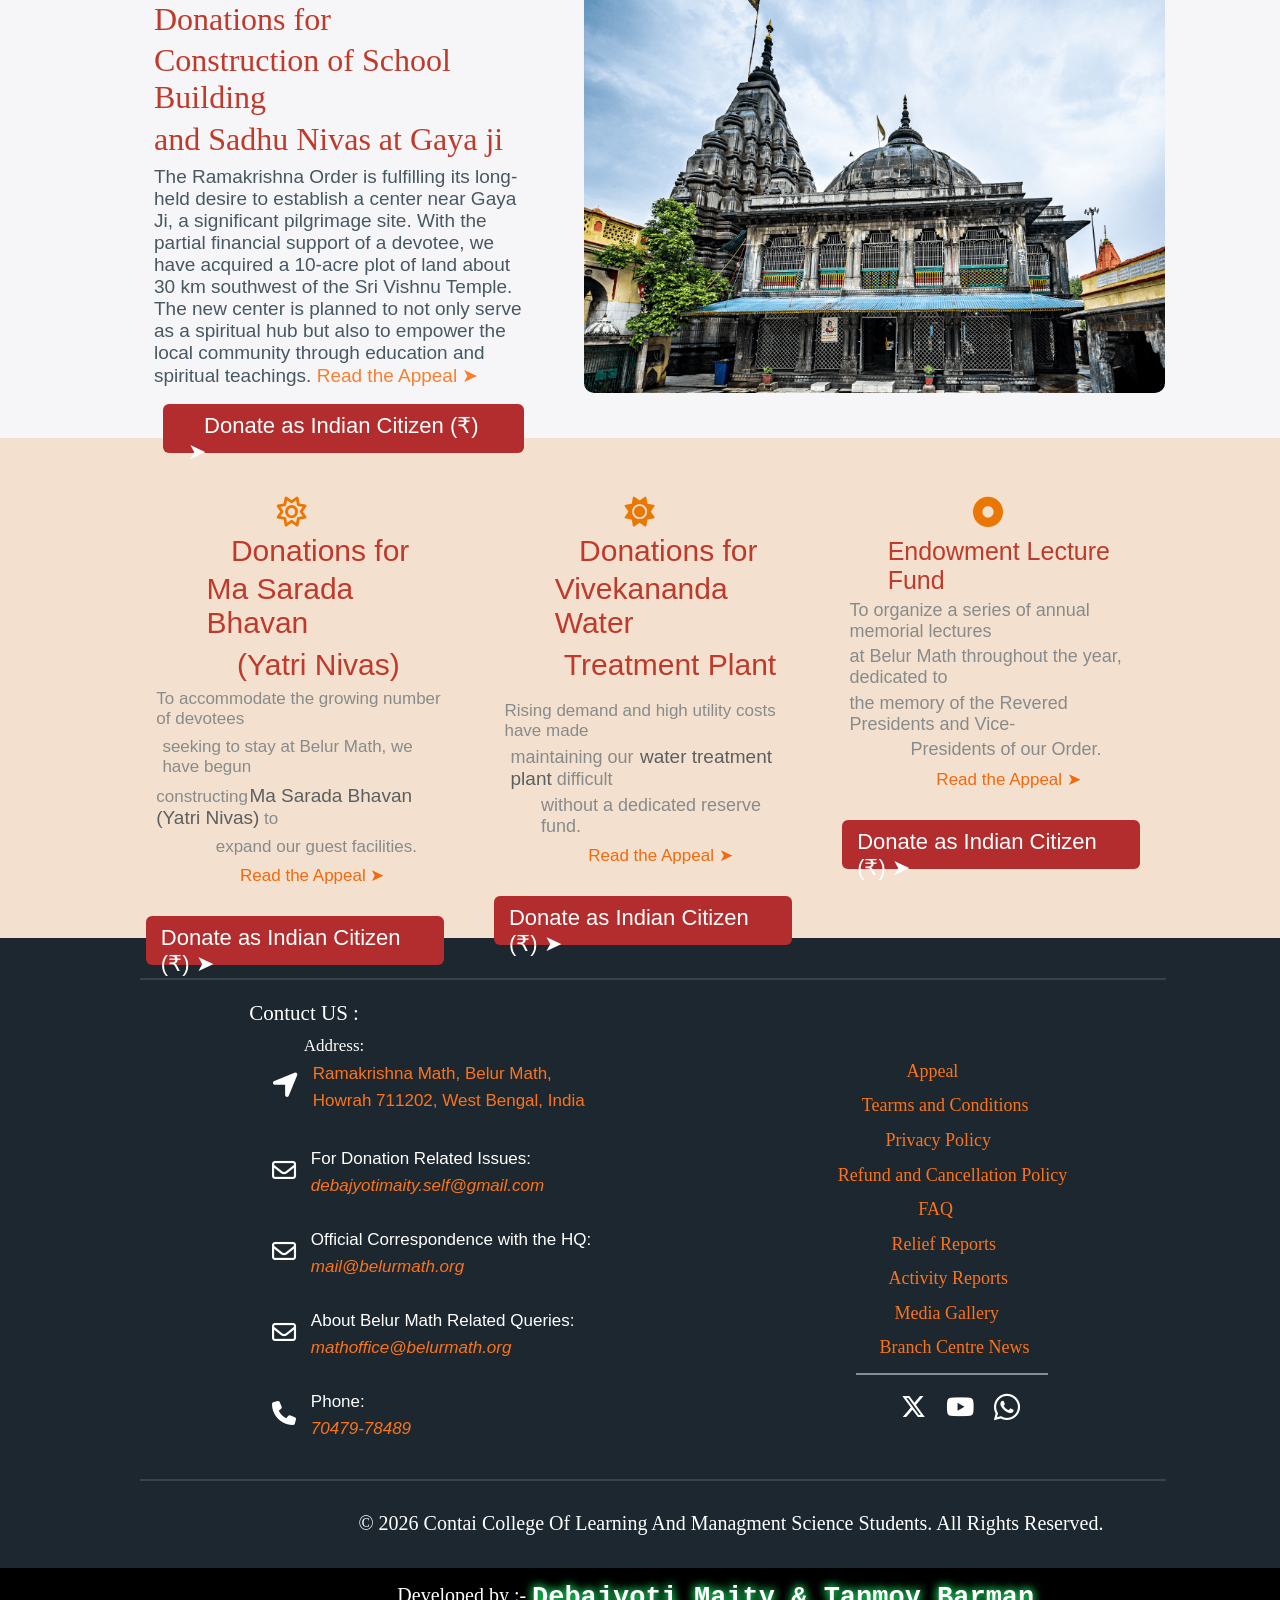
==== commit c37fa0e7: "new2" ====
--- a/index.html
+++ b/index.html
@@ -357,7 +357,7 @@
                     <div class="lname"><a href="" class="last1a">Developed by :-</a></div>
                 </div>
                 <div class="last2">
-                    <a href="" class="dm"><b>Debajyoti Maity & <spa> Tanmoy Barman</span></b></a>
+                    <a href="" class="dm"><b>Debajyoti Maity & <spa>Tanmoy Barman</span></b></a>
                 </div>
                 
             </div>
--- a/CSS/Donation.css
+++ b/CSS/Donation.css
@@ -1392,13 +1392,12 @@
     /* width: 300px; */
     /* border: 1px solid red; */
     font-size: 27px;
-    color:#1ed760;
-    font-family: "Pacifico", cursive;
+    font-family:'Courier New', Courier, monospace;
     text-shadow: 0 0 10px #1ed760,
     0 0 10px #1ed760;
 }
 .dm:hover{
-    color: white;
+    color:#1ed760;
 }
 
  /* RESPONSIVE FOR THE TABLET & PX-768 */
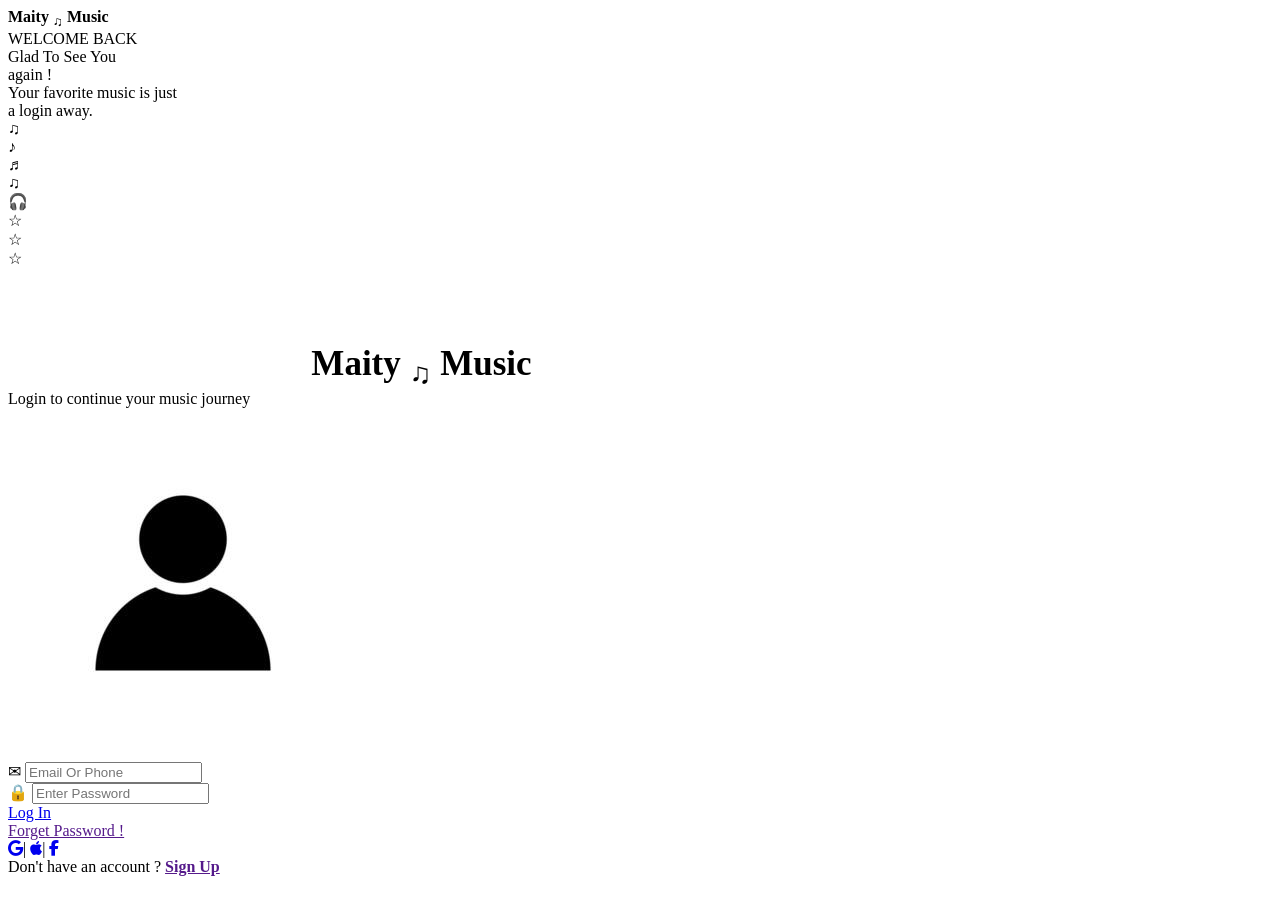
==== commit 9b4e2b86: "start new" ====
--- a/index.html
+++ b/index.html
@@ -3,365 +3,84 @@
 <head>
     <meta charset="UTF-8">
     <meta name="viewport" content="width=device-width, initial-scale=1.0">
-    <title>donations.belurmath.org</title>
-    <link rel="stylesheet" href="CSS/Donation.css">
-     <link rel="stylesheet" href="https://cdn-uicons.flaticon.com/uicons-brands/css/uicons-brands.css">  
+    <link rel="stylesheet" href="css/Maity Music login.css">
     <link rel="stylesheet" href="https://cdnjs.cloudflare.com/ajax/libs/font-awesome/6.5.0/css/all.min.css">
-    <link rel="stylesheet"href="https://cdnjs.cloudflare.com/ajax/libs/font-awesome/6.7.2/css/all.min.css">
-    <link rel="stylesheet" href="https://fonts.googleapis.com/css2?family=Material+Symbols+Outlined:opsz,wght,FILL,GRAD@20..48,100..700,0..1,-50..200&icon_names=sunny" />
+    <title>Maity ♫ Music Login</title>
 </head>
 <body>
-    <div class="a">
-<div class="a4"><i class="fa-regular fa-envelope"></i></div>
- <div class="sbo"><a href="mailto:support@belurmath.org">support@belurmath.org</a></div>
- <div class="a1"></div>
- <div class="sbo1">
-    📞  
- </div>
-    <div class="sbo2"><a href="tel:+913325352470">+91-33-2535-2470</a></div>
-    </div>
-    <div class="b">
-        <div class="image">
-            <img class="rr" src="image/Ramakrishna-Mission-Logo.png" alt="lode">
+    <main>
+                             <!-- PART 1 -->
+        <div class="box1">
+            <div class="logo"> <b s class="white">Maity</b> <sub class="s">♫</sub> <b>Music</b></div>
+             <div class="wb">WELCOME BACK</div>
+             <div class="gd"><span class="green">Glad </span> <span class="green">To</span> <span class="green">See</span> <span class="green">You</span></div>
+             <div class="aga">again !</div>
+             <div class="yf">Your favorite music is just</div>
+             <div class="yf1">a login away.</div>
+             <div class="wave wave1"></div>
+             <div class="wave wave2"></div>
+             <div class="wave wave3"></div>
+             <div class="music-note note1">♫</div>
+    <div class="music-note note2">♪</div>
+    <div class="music-note note3">♬</div>
+    <div class="music-note note4">♫</div>
+     <div class="headphone">
+            🎧
         </div>
-        <div class="rmr">Ramakrishna Math and Ramakrishna Mission Online Donations
-       </div>
-        <div class="sr">
-            <div class="sr1">
-        <form action="/search" method="get">
-  <input type="search" id="site-search" name="q" placeholder="Search...">
-  <button type="submit" id="sr-btn">Search</button>
-  
-  </div>
-  <i class="fa-solid fa-magnifying-glass"></i>
+        <div class="music-star star1">☆ </div>
+        <div class="music-star star2">☆ </div>
+        <div class="music-star star3">☆ </div>
         </div>
+      
+        <!-- PARTITION -->
+         <!-- <div class="partition"></div> -->
 
-    </div>
-    <div class="c">
-        <div class="c0"><a href="" class="cxx">Home</a> </div>
-        <div class="c1"><a href="" class="cxx">Donate Online</a> <i class="fa fa-chevron-down"></i></div>
-        <div class="c1"><a href="" class="cxx">Donate by Cheque</a></div>
-        <div class="c1"><a href="" class="cxx">Appeal</a> <i class="fa fa-chevron-down"></i></div>
-        <div class="c1"><a href="" class="cxx">Reports</a> <i class="fa fa-chevron-down"></i></div>
-        <div class="c1"><a href="" class="cxx">Help</a> <i class="fa fa-chevron-down"></i></div>
-        <div class="c1"><a href="" class="cxx">Belur Math Site</a></div>
-        <div class="c1"><a href="" class="cxx">Appeal</a></div>
-    </div>
-    <!-- <div class="c-down"></div> -->
-    <div class="d">
-        <div class="d1">
-            <div class="dd1">
-                <img class="dd2" src="image/ram.jpg" alt="lode">
+
+                             <!-- PART 2 -->
+        <div class="box">
+            <!-- <div class="top-bar">
+        <span class="tm">LISTEN</span>
+        <span class="tm1">•</span>
+        <span class="tm">FEEL</span>
+        <span class="tm1">•</span>
+        <span class="tm">BE HAPPY</span>
+            </div> -->
+            <div class="lpb">
+            <div class="logo" style="margin-left: 24%; margin-top: 6%; font-size: 35px;"> <b s class="wh">Maity</b> <sub class="s1">♫</sub> <b class="wh">Music</b></div>
+            <div class="lis">Login to continue your music journey</div>
+            <div class="ima">
+               <div class="pho"> <img src="image/ll.webp" alt=""></div>
             </div>
+            <form action="">
+                <div class="input">
+            <span>✉</span>
+                <input class="inp" type="email" placeholder="Email Or Phone">
+                </div>
+                 <div class="input">
+            <span>🔒</span>
+                <input class="inp" type="email" placeholder="Enter Password">
+                </div>
+                <div class="mar"></div>
+                <a class="login" href="Maity Music.html" target="_blank">Log In</a>
+            </form>
+            <div class="dass"></div>
+            <a class="fp" href="">Forget Password !</a>
+            <div class="social">
+                <a href="https://accounts.google.com/"><i class="fa-brands fa-google"></i></a>|
+                <a href="https://account.apple.com"><i class="fa-brands fa-apple"></i></a>|
+                <a href="https://www.facebook.com/"><i class="fa-brands fa-facebook-f"></i></a>
+            </div>
+            <div class="su">Don't have an account ? <span class="gre"><b><a class="ggg" href="">Sign Up</a></b></span></div>
+
+            </div>
+            <!-- <div class="music-star star4">☆ </div> -->
+        <!-- <div class="music-star star5">☆ </div> -->
+        <!-- <div class="line line1"></div> -->
+        <!-- <div class="line line2"></div> -->
         </div>
-        <div class="d2">
-            <div class="om">Online Donations to</div>
-            <div class="rma">Ramakrishna Math and </div>
-            <div class="rma1">Ramakrishna Mission, Belur Math</div>
-            <div class="dashbord"></div>
-            <div class="box">
-                The Ramakrishna Math and the Ramakrishna Mission serve the needy through various service activities, as chalked out by Swami Vivekananda. Admirers and devotees, who are in sympathy with the objects of the twin organizations are cordially invited to help us by contributing to one or more of the funds, which need their active support.
-            </div>
-            <div class="box2">
-                Donations to the Ramakrishna Math and the Ramakrishna Mission
-            </div>
-            <div class="box3">
-                made through any Electronic Modeare <span class="box3a">exempt from Income Tax</span> underClause (ii) of 2nd proviso to Section 80G (5) of IT Act 1961. 
-            </div>
-            <div class="box3">
-               <span class="box3a"> Exemption Limit:</span> 50% of the donation amount or 10% of the Annual Adjusted Gross Total Income of the donor, whichever is lower.
-For Form 10BE Certificate of any financial year, please write to us, if not received before 31 May of the succeeding year.
-            </div>
-            <div class="box3">
-                To avail 80G tax exemption, PAN is mandatory.
-            </div>
-            <div class="nfd">
-                <a href="https://support.belurmath.org/portal/en/kb/articles/a-note-to-international-donors-regarding-online-donation" class="nfd1">A Note to Foreign Doners ➤ </a>
-            </div>
-        </div>
-    </div>
-    <div class="e">
-       <div class="e3">+<a href="" class="e2"> About Our Payment Gateway</a></div>
-       <div class="e1">+<a href="" class="e2"> Instructions for Indian Donors</a></div>
-       <div class="e1">+<a href="" class="e2"> A Note to International Donors</a></div>
-       <div class="e1">+<a href="" class="e2"> About Tax Exemption</a></div>
-    </div>
-    <div class="drm">
-        <div class="drm1">
-            <div class="f"></div>
-            <div class="f1">Donations for </div>
-            <div class="f2"><b>Ramakrishna Math</b></div>
-            <div class="ff">Donate to Ramakrishna Math, Belur Math,</div>
-            <div class="ff">for Activities related to Worship,</div>
-            <div class="ff">Celebrations, Preaching and Maintenance.</div>
+    </main>
+</body>
+</html>
 
-        </div>
-        <div class="drm1">
-            <div class="g">
-                <div class="g0"> • Daily Worship (Thakur Seva)</div>
-                <div class="g1">• Sadhu Seva</div>
-                <div class="g1">• Sri Sri Durga Puja</div>
-                <div class="g1">• Birthday celebrations of Sri Ramakrishna</div>
-                <div class="g1">• Birthday celebrations of Sri Sarada Devi</div>
-                <div class="g1">• Birthday celebrations of Swami Vivekananda</div>
-                <div class="g1">• Maintenance of Sri Ramakrishna Temple at Belur Math</div>
-                <div class="g1">• Belur Math General Fund</div>
-            </div>
-            <div class="dic"><a href="" class="dica">Donate as Indian Citizen (₹) ➤</a></div>
-        </div>
-        <div class="drm1">
-            <div class="g">
-                <div class="g0">• Maintenance of Vivekananda Water Treatment Plant</div>
-            <div class="g1">• Construction of Dining-cum-Kitchen Building
-</div>
-            <div class="g1">• Training Center for Brahmacharins </div>
-            <div class="g1">• Veda Vidyalaya</div>
-            <div class="g1">• Sri Ramakrishna Museum</div>
-            <div class="g1">• Subsidizing Ramakrishna-Vivekananda literature</div>
-            <div class="g1">• Headquarters General Fund</div>
-            
 
-        </div>
-            </div>
-
-    </div>
-    <div class="drml">
-        <div class="drm1">
-            <div class="f"></div>
-            <div class="fl1">Donations for </div>
-            <div class="fl2"><b>Ramakrishna Math</b></div>
-            <div class="ff">Donate to Ramakrishna Mission, Belur</div>
-            <div class="ff">Math, for Activities related to Relief, Rural</div>
-            <div class="ff">Welfare and Social Services.</div>
-
-        </div>
-        <div class="drm1">
-            <div class="g">
-                <div class="g0"> • Relief and rehabilitation</div>
-                <div class="g1">• Ma Sarada Bhavan (Yatri Nivas)</div>
-                <div class="g1">• General Fund</div>
-                <div class="g1">• Pallimangal (Integrated Rural Development)</div>
-                <div class="g1">• Rural development</div>
-                <div class="g1">• Tribal welfare</div>
-                <div class="g1">• Widows’ welfare</div>
-                <div class="g1">• Gadadhar Abhyudaya Prakalpa (GAP) – Holistic Development of Children</div>
-            </div>
-            <div class="dicl"><a href="" class="dicla">Donate as Indian Citizen (₹) ➤</a></div>
-        </div>
-        <div class="drm1">
-            <div class="g">
-                <div class="g0">• Viveka Tirtha – Centre for Human Excellence and Social Sciences</div>
-            <div class="g1">• Care of old and sick monks
-</div>
-            <div class="g1">• Welfare Fund </div>
-            <div class="g1">• Medical Aid Fund</div>
-            <div class="g1">• Charitable dispensary</div>
-            <div class="g1">• Scholarships to women students</div>
-            <div class="g1">• Scholarships to women students</div>
-            <div class="g1">• Research work</div>
-            <div class="g1">• Philanthropic and charitable activities</div>
-        </div>
-            </div>
-    </div>
-    <div class="h">
-       <div class="hh">
-        <div class="hh1">
-            <div class="line"></div>
-            <div class="in">
-                Guru Pranami
-            </div>
-            <div class="i1">• Devotees may offer Guru Pranami to Most Revered President Maharaj ji and Revered Vice-President Maharaj jis.
-            </div>
-            <div class="i2">• We can accept Guru Pranami online from Indian citizens only.</div>
-            <div class="i2">• No tax exemption benefit under Section 80G for Guru Pranami.</div>
-             <div class="box7"> <a href="" class="box7a">Guru Pranami (₹) ➤</a></div>
-        </div>
-       
-        <div class="hh2">
-           <img src="image/ram1.jpg" alt="load">
-        </div>
-       </div> 
-    </div>
-    <div class="k">
-        <div class="k0">
-            <div class="k1">
-                <div class="k1a"></div>
-                <div class="ina">Relief Services</div>
-                <div class="i1a">Donation for Relief Services such as Flood Relief,</div>
-                <div class="i2a">Drought Relief, Distress Relief, Winter Relief, Cyclone 
-                </div>
-                <div class="i3a">Relief, etc. by Ramakrishna Mission, Belur Math, through its branch centres.</div>
-                <div class="box7down"><a href="" class="box7down-a">Donate as Indian Citizen (₹)  ➤ </a>
-                </div>
-            </div>
-        <div class="k2">
-            <img src="image/ram2.jpeg" alt="load">
-        </div>
-        </div>
-    </div>
-    <div class="m">
-        <div class="m1">
-            <div class="m1a">
-                <div class="mx"></div>
-                <div class="inax">Donations for </div>
-                <div class="inax">Construction of School Building</div>
-                <div class="inax">and ​Sadhu Nivas at Gaya ji​​​</div>
-                <div class="inax1">
-                    The Ramakrishna Order is fulfilling its long-held desire to establish a center near Gaya Ji, a significant pilgrimage site. With the partial financial support of a devotee, we have acquired a 10-acre plot of land about 30 km southwest of the Sri Vishnu Temple. The new center is planned to not only serve as a spiritual hub but also to empower the local community through education and spiritual teachings. <span><a href="" class="inax2">Read the Appeal ➤</a></span>
-                </div>
-                <div class="box7r"><a href="" class="box7ra">Donate as Indian Citizen (₹) ➤</a></div>
-            </div>
-        <div class="m1b">
-           <div class="my">
-            <div class="my1">
-                <img class="my2" src="image/ram3.png" alt="">
-            </div>
-           </div>
-        </div>
-        </div>
-    </div>
-    <div class="n">
-       <div class="nx">
-         <div class="n1">
-           <div class="n1a"><i class="fa-regular fa-sun"></i></div>
-           <div class="n1a1">Donations for </div>
-           <div class="n1a0">Ma Sarada Bhavan </div>
-           <div class="n1a2">​(Yatri Nivas)</div>
-           <div class="nx03">
-            To accommodate the growing number of devotees
-           </div>
-           <div class="nx01">seeking to stay at Belur Math, we have begun</div>
-           <div class="nx02">constructing<span class="x3">Ma Sarada Bhavan (Yatri Nivas)</span> to</div>
-           <div class="nx0">expand our guest facilities. </div>
-           <div class="up"><a href="" class="up1">Read the Appeal ➤</a></div>
-           <div class="nx04"><a href="" class="nx04a">Donate as Indian Citizen (₹) ➤</a></div>
-         </div>
-
-        <div class="n2">
-            <div class="n2a">
-                <div class="n1a"><i class="fa-solid fa-sun"></i></div>
-           <div class="n1a1">Donations for </div>
-           <div class="n1a0">Vivekananda Water</div>
-           <div class="n1az">Treatment Plant </div>
-           <div class="y1">Rising demand and high utility costs have made</div>
-           <div class="nx01s">
-             maintaining our <span class="x3">water treatment plant</span> difficult 
-           </div>
-           <div class="y7">without a dedicated reserve fund.</div>
-           <div class="up"><a href="" class="up1">Read the Appeal ➤</a></div>
-           <div class="nx04"><a href="" class="nx04a">Donate as Indian Citizen (₹) ➤</a></div>
-            </div>
-        </div>
-        <div class="n3">
-            <div class="n1a"><i class="fa-solid fa-circle-dot"></i></div>
-            <div class="n1b">Endowment Lecture Fund</div>
-            <div class="y8">To organize a series of annual memorial lectures </div>
-            <div class="y8">at Belur Math throughout the year, dedicated to</div>
-            <div class="y8">the memory of the Revered Presidents and Vice-</div>
-            <div class="y8a">Presidents of our Order.</div>
-           <div class="up"><a href="" class="up1">Read the Appeal ➤</a></div>
-           <div class="nx04"><a href="" class="nx04a">Donate as Indian Citizen (₹) ➤</a></div>
-            
-        </div>
-       </div>
-    </div>
-    <footer>
-        <div class="o">
-            <div class="o1"></div>
-            <div class="oultra"></div>
-            <div class="o2">
-                <div class="o2a">
-                    <div class="oa">Contuct US :</div>
-                    <div class="add">
-                        <div class="ad-box">
-                            <div class="z">Address:</div>
-                            <div class="z2">
-                                <div class="z1"><i class="fa-solid fa-location-arrow"></i></div>
-                                <div class="z3">
-                                    <div class="z3a">Ramakrishna Math, Belur Math,</div>
-                                    <div class="z3a">Howrah 711202, West Bengal, India</div>
-                                </div>
-                            </div>
-                            
-                        </div>
-                        <div class="z2v">
-                                <div class="z1small"><i class="fa-regular fa-envelope"></i></div>
-                                <div class="z3">
-                                    <div class="z3x">For Donation Related Issues:</div>
-                                    <div class="z3a"><a href="mailto:debajyotimaity.self@gmail.com" class="w"><i>debajyotimaity.self@gmail.com</i></a></div>
-                                </div>
-                                </div>
-                          <div class="z2x">
-                                <div class="z1small"><i class="fa-regular fa-envelope"></i></div>
-                                <div class="z3">
-                                    <div class="z3x">Official Correspondence with the HQ: </div>
-                                    <div class="z3a"><a href="mailto:support@belurmath.org" class="w"><i>mail@belurmath.org</i></a></div>
-                                </div>
-                                </div>
-                        <div class="z2x">
-                                <div class="z1small"><i class="fa-regular fa-envelope"></i></div>
-                         <div class="z3">
-                                    <div class="z3x">About Belur Math Related Queries:</div>
-                            <div class="z3a"><a href="mailto:support@belurmath.org" class="w"><i>mathoffice@belurmath.org</i></a></div>
-                                </div>
-                                </div>
-                       <div class="z2x">
-                        <div class="z1small"><i class="fa-solid fa-phone"></i></div>
-                        <div class="z3">
-                            <div class="z3x">Phone: </div>
-                            <div class="z3a"><a href="tell:03326545700" class="w"><i>70479-78489</i></a></div>
-                        </div>
-                                </div>
-
-                    </div>
-                    
-                </div>
-                <div class="o2b">
-                    <div class="p">
-                        <div class="pmt"><div class="pa"><a href="" class="pultra">Appeal</a></div></div>
-                        <div class="p1"><div class="pb"><a href="" class="pultra">Tearms and Conditions</a></div></div>
-                        <div class="p1"><div class="pc"><a href="" class="pultra">Privacy Policy</a> </div></div>
-                        <div class="p1"><div class="pd"><a href="" class="pultra">Refund and Cancellation Policy</a></div></div>
-                        <div class="p1"><div class="pe"><a href="" class="pultra">FAQ</a></div></div>
-                        <div class="p1"><div class="pf"><a href="" class="pultra">Relief Reports</a></div></div>
-                        <div class="p1"><div class="pg"><a href="" class="pultra">Activity Reports</a></div></div>
-                        <div class="p1"><div class="ph"><a href="" class="pultra">Media Gallery</a></div></div>
-                        <div class="p1"><div class="pi"><a href="" class="pultra">Branch Centre News</a></div></div>
-                        <div class="p2"></div>
-                        <div class="p3">
-                            <div class="sm1">
-    <a class="fb" href="https://www.facebook.com/share/1BeQA91g7X/?mibextid=wwXIfr">
-        <i class="fi fi-brands-facebook"></i></a>
-    <a class="xhan" href="https://x.com/YourHandle" target="_blank">
-  <i class="fab fa-x-twitter"></i>
-    <a class="yt" href="https://www.youtube.com/channel/UC9n8sXo2l7mLh1v5Zt3zjQ">
-        <i class="fab fa-youtube" ></i></a>
-        <a class="wa" href="https://www.whatsapp.com/channel/0029Va9ckpTKWEKzy5qXcE2x">
-            <i class="fa-brands fa-whatsapp"></i></a>
-  </div>
-                        </div>
-
-                    </div>
-                </div>
-      
-            </div>
-            <div class="q"></div>
-            </div>
-            </div>
-            <div class="r">
-                <div class="arc">© 2026 Contai College Of Learning And Managment Science Students. All Rights Reserved. </div>
-            </div>        
-    </footer>
-            <div class="last">
-                <div class="last1">
-                    <div class="lname"><a href="" class="last1a">Developed by :-</a></div>
-                </div>
-                <div class="last2">
-                    <a href="" class="dm"><b>Debajyoti Maity & <spa>Tanmoy Barman</span></b></a>
-                </div>
-                
-            </div>
-            
-            
-</body>
-</html>+                                <!-- DEVLOPED BY DEBAJYOTI MMAITY-->
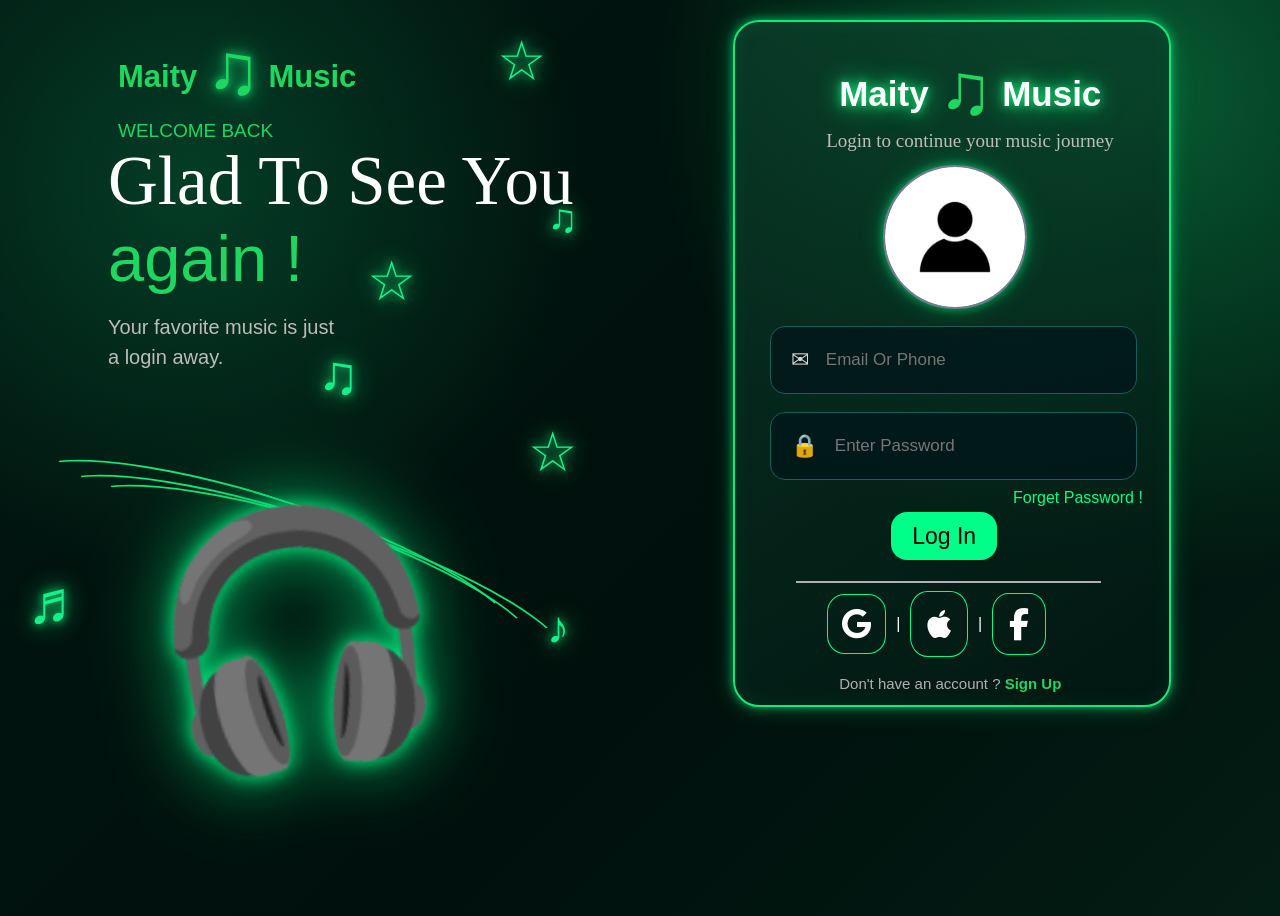
==== commit 151b2acd: "style" ====
--- a/index.html
+++ b/index.html
@@ -7,6 +7,927 @@
     <link rel="stylesheet" href="https://cdnjs.cloudflare.com/ajax/libs/font-awesome/6.5.0/css/all.min.css">
     <title>Maity ♫ Music Login</title>
 </head>
+<style>
+    body{
+    min-height: 100vh;
+    background:
+        radial-gradient(circle at 15% 20%, #043d26 0%, transparent 30%),
+        radial-gradient(circle at 90% 10%, #075a31 0%, transparent 35%),
+        linear-gradient(135deg, #021711, #00100c 60%, #031c14);
+    overflow: hidden;
+    font-family: Arial, Helvetica, sans-serif;
+    color: white;
+}
+main{
+    display: flex;
+    /* align-items: center; */
+    justify-content: space-between;
+}
+.box1{
+    /* height:900.7px; */
+    width: 49%;
+    /* border: 1px solid red; */
+    position: relative;
+}
+.partition{
+    height: 100px;
+    width: 2px;
+    /* border: 0.1px solid #1ed760; */
+    background:
+        linear-gradient(
+            145deg,
+            rgba(15, 77, 53, 0.55),
+            rgba(1, 22, 17, 0.8)
+        );
+     box-shadow:
+        0 0 10px rgba(0, 295, 136, 0.6),
+        0 0 25px rgba(0, 295, 136, 0.25),
+        inset 0 0 20px rgba(0, 295, 136, 0.08);
+}
+.box{
+    /* height: 788.7px; */
+    width: 49%;
+    /* border: 1px solid red; */
+    position: relative;
+}
+.logo{
+		color: #1ed760;
+		font-size: 31px;
+		/* margin-bottom: 35px; */
+        margin-top: 20px;
+        margin-left: 110px;
+	}
+    .s{
+        font-size: 72px;
+          text-shadow:
+        0 0 10px #14e878,
+        0 0 25px #14e878;
+    }
+    .wb{
+		color: #1ed760;
+        font-size: 19px;
+        margin-left:110px;
+        margin-top: 10px;
+    }
+    .gd{
+        font-size: 69px;
+        margin-left: 100px;
+        font-family: "Brush Script MT", cursive;
+        font-family: cursive;
+    font-weight: 500;
+    }
+    .green:hover{
+        color: #74dd3f;
+        cursor: pointer;
+        transition: all ease-in-out 0.3s;
+
+    }
+    .aga{
+		color: #1ed760;
+        font-size: 65px;
+        margin-left: 100px;
+    }
+    .yf{
+        font-size: 20px;
+         color: #bdbdbd;
+         margin-left: 100px;
+         font-family: Tahoma, sans-serif;
+         margin-top: 20px;
+
+    }
+    .yf1{
+        font-size: 20px;
+         color: #bdbdbd;
+         margin-left: 100px;
+         font-family: Tahoma, sans-serif;
+         margin-top: 7px;
+    }
+    .wave {
+    position: absolute;
+
+    width: 520px;
+    height: 120px;
+
+    border: 2px solid #0ee977;
+
+    border-color: #0ee977 transparent transparent transparent;
+
+    border-radius: 50%;
+}
+
+.wave1 {
+    left: -2px;
+    top: 490px;
+    transform: rotate(18deg);
+}
+
+.wave2 {
+    left: 20px;
+    top: 505px;
+
+    transform: rotate(18deg);
+}
+
+.wave3 {
+    left: 50px;
+    top: 515px;
+    transform: rotate(18deg);
+}
+.music-note {
+    position: absolute;
+
+    color: #15f18a;
+
+    font-size: 55px;
+
+    text-shadow:
+        0 0 10px #14e878,
+        0 0 25px #14e878;
+}
+
+.note1 {
+    left: 50%;
+    cursor: pointer;
+    top: 48%;
+}
+
+.note2 {
+    left: 87%;
+    top: 85%;
+    cursor: pointer;
+
+    font-size: 45px;
+}
+
+.note3 {
+    left: 3%;
+    bottom: 10%;
+    cursor: pointer;
+
+    font-size: 60px;
+}
+
+.note4 {
+    right: 8%;
+    top: 26.9%;
+    cursor: pointer;
+
+    font-size: 40px;
+}
+.note1:hover,
+.note2:hover,
+.note3:hover,
+.note4:hover{
+    transform: scale(1.07);
+    transition: all ease-in-out 0.3s;
+}
+.headphone {
+    position: absolute;
+
+    left: 140px;
+    top: 489px;
+
+    font-size: 240px;
+
+    filter:
+        drop-shadow(0 0 10px #00ff88)
+        drop-shadow(0 0 35px #00a85a);
+
+    transform: rotate(-8deg);
+}
+.music-star {
+    position: absolute;
+
+    color: #15f18a;
+
+    font-size: 55px;
+
+    text-shadow:
+        0 0 10px #14e878,
+        0 0 25px #14e878;
+}
+.star1 {
+    left: 84%;
+    top: 59%;
+    cursor: pointer;
+}
+.star2{
+    top: 34.5%;
+    left: 58%;
+    cursor: pointer;
+}
+.star2:hover, 
+.star3:hover,
+.star1:hover{
+    color: rgb(208, 227, 179);
+    transition: all ease-in-out 0.3s;
+    transform: translatey(-9px);
+}
+.star3{
+    top: 3%;
+    left: 79%;
+    cursor: pointer;
+}
+.top-bar{
+    margin-top: 30px;
+    color: #bdbdbd;
+    margin-left: 56%;
+    font-size: 15px;
+    margin-bottom: 5%;
+
+}
+.tm{
+    margin-left: 10px;
+}
+.tm1{
+     margin-left: 10px;
+}
+.tm:hover{
+    color: #15f18a;
+    text-shadow:
+        0 0 10px #14e878,
+        0 0 25px #14e878;
+        cursor: pointer;
+        transition: all ease-in-out 0.2s;
+}
+.lpb{
+  height: auto;
+  width: 70%; 
+  border: 2px solid #14e878; 
+  margin-top: 2%;
+  border-radius: 26px;
+  margin-left: 13%;
+  align-items: center;
+  position: relative;
+    background:
+        linear-gradient(
+            145deg,
+            rgba(15, 77, 53, 0.55),
+            rgba(1, 22, 17, 0.8)
+        );
+     box-shadow:
+        0 0 10px rgba(0, 295, 136, 0.6),
+        0 0 25px rgba(0, 295, 136, 0.25),
+        inset 0 0 20px rgba(0, 295, 136, 0.08);
+
+}
+.lpb:hover{
+    /* border: 1px solid red; */
+     transform: scale(1.013);
+    transition: all ease-in-out 0.4s;
+}
+
+.wh{
+    color: white;
+     text-shadow:
+        0 0 10px #14e878,
+        0 0 25px #14e878;
+}
+.s1{
+    font-size: 72px;
+}
+.lis{
+    color: #bdbdbd;
+    font-size: 19px;
+    margin-left: 21%;
+        font-family: cursive;
+}
+.ima{
+    height: 140px;
+    width: 140px;
+    border-radius: 50%;
+    border: 2px solid slategrey;
+    margin-top: 3%;
+    margin-left: 34%;
+    box-shadow:
+        0 0 10px rgba(0, 295, 136, 0.6),
+        0 0 25px rgba(0, 295, 136, 0.25),
+        inset 0 0 20px rgba(0, 295, 136, 0.08);
+    
+}
+.pho{
+    height: 140px;
+    width: 140px;
+}
+img{
+    height: 100%;
+    width: 100%;
+    border-radius: 50%;
+}
+form{
+    /* border: 1px solid red; */
+    height: auto;
+}
+.input{
+      height: 66px;
+    /* width: 10px; */
+    display: flex;
+    align-items: center;
+
+    gap: 15px;
+
+    padding: 0 20px;
+
+    margin-bottom: 18px;
+
+    border: 1px solid #185d60;
+
+    border-radius: 15px;
+
+    background: rgba(0, 20, 25, 0.7);
+
+    transition: 0.3s;
+    width: 75%;
+    margin-left: 8%;
+    margin-top: 3.8%;
+}
+.input:hover{
+     border-color: #14e878;
+    box-shadow: 0 0 12px rgba(20, 232, 120, 0.15);
+    
+}
+.input > span{
+     font-size: 22px;
+    color: #d7d7d7;
+}
+.input input{
+     flex: 1;
+
+    border: none;
+    outline: none;
+
+    background: transparent;
+
+    color: white;
+
+    font-size: 17px;
+}
+.input-box input::placeholder {
+    color: #a6a6a6;
+}
+.login{
+    font-size: 23px;
+    color: black;
+    text-decoration: none;
+    padding-top: 11px;
+    padding-bottom: 11px;
+    padding-left: 21px;
+    padding-right: 21px;
+    background-color: #00ff88;
+    border-radius: 16px;
+    /* margin-top: 120%; */
+    margin-left: 36%;
+}
+.login:hover{
+    background-color:#185d60;
+    color: #1ed760;
+    transition: all ease-in-out 0.2s;
+     box-shadow:
+        /* 0 0 10px rgba(0, 295, 136, 0.90), */
+        0 0 25px rgba(0, 295, 136, 0.25),
+        inset 0 0 20px rgba(0, 295, 136, 0.08);
+}
+.mar{
+    margin-top: 10%;
+}
+.dass{
+    width: 70%;
+    border: 0.7px solid;
+    color: #b1b0b0;
+    margin-top: 7%;
+    margin-left: 14%;
+
+}
+.social{
+    /* height: 8vh; */
+    width: 55%;
+    /* border: 1px solid yellow; */
+    display: flex;
+    align-items: center;
+    margin-top: 2%;
+    justify-content: space-evenly;
+    margin-left: 19%;
+}
+.fa-google{
+    color: white;
+    font-size: 30px;
+    padding: 14px;
+    border: 1px solid #00ff88;
+    border-radius: 30%;
+}
+.fa-google:hover{
+     color:deepskyblue;
+    background-color: white;
+    border: 1px solid white;
+    transition: all ease-in-out 0.5s;
+}
+.fa-apple{
+   
+    color: white;
+    font-size: 32px;
+    padding: 16px;
+    border-radius: 30%;
+    border: 1px solid #00ff88;
+}
+.fa-apple:hover{
+    color: black;
+    background-color: white;
+    border: 1px solid white;
+    transition: all ease-in-out 0.5s;
+}
+.fa-facebook-f{
+     color: white;
+    font-size: 32px;
+    padding-top: 14px;
+    padding-bottom: 14px;
+    padding-left: 16px;
+    padding-right: 16px;
+    border-radius: 30%;
+    border: 1px solid #00ff88;
+}
+.fa-facebook-f:hover{
+     color: blue;
+    background-color: white;
+    border: 1px solid white;
+    transition: all ease-in-out 0.5s;
+}
+.fp{
+    position: absolute;
+    top: 68.4%;
+    left: 64.1%;
+    color: #00ff88;
+    text-decoration: none;
+}
+.su{
+    margin-top: 4%;
+    color: #b1b0b0;
+    margin-left: 24%;
+    font-size: 15px;
+    margin-bottom: 3%;
+}
+.gre{
+    color: #00ff88;
+    cursor: pointer;
+    
+}
+.star4 {
+    left: 70%;
+    top: 36%;
+    cursor: pointer;
+}
+.star5{
+    top: 29.5%;
+    left: 18%;
+    cursor: pointer;
+}
+.star4:hover,
+.star5:hover{
+    color: rgb(208, 227, 179);
+    transition: all ease-in-out 0.2s;
+}
+.line{
+    position: absolute;
+    border: 1px solid #1ed760;
+     text-shadow:
+        0 0 10px #14e878,
+        0 0 25px #14e878;
+}
+.line1{
+    height: 19.8vh;
+    top: 11.5%;
+    left: 21.7%;
+}
+.line2{
+    height: 25.9vh;
+    top: 11.5%;
+    left: 73.72%;
+}
+.ggg{
+    color: #1ed760;
+    text-decoration:none;
+}
+
+
+
+
+
+
+/* CHATGPT USE TO MEDIA QUARY FOR PHONE */
+
+/* ================================= */
+/*        MOBILE RESPONSIVE           */
+/* ================================= */
+
+@media screen and (max-width: 968px) {
+
+    * {
+        box-sizing: border-box;
+    }
+
+    body {
+        min-height: 100vh;
+        width: 100%;
+        overflow-x: hidden;
+        overflow-y: auto;
+    }
+
+    main {
+        width: 100%;
+        min-height: 100vh;
+        display: flex;
+        flex-direction: column;
+        align-items: center;
+        justify-content: flex-start;
+    }
+
+
+    /* ============================== */
+    /*          LEFT SECTION           */
+    /* ============================== */
+
+    .box1 {
+        width: 100%;
+        height: auto;
+        min-height: 470px;
+        padding: 20px 15px;
+        position: relative;
+        overflow: hidden;
+    }
+
+    .box1 .logo {
+        margin: 10px 0 0 0;
+        text-align: center;
+        font-size: 27px;
+    }
+
+    .box1 .s {
+        font-size: 55px;
+    }
+
+    .wb {
+        margin: 45px 0 0 0;
+        padding: 0;
+        text-align: center;
+        font-size: 16px;
+    }
+
+    .gd {
+        margin: 5px 0 0 0;
+        text-align: center;
+        font-size: 43px;
+        line-height: 1.1;
+    }
+
+    .aga {
+        margin: 0;
+        text-align: center;
+        font-size: 48px;
+    }
+
+    .yf {
+        margin: 15px 0 0 0;
+        text-align: center;
+        font-size: 16px;
+    }
+
+    .yf1 {
+        margin: 5px 0 0 0;
+        text-align: center;
+        font-size: 16px;
+    }
+
+
+    /* Decorative waves */
+
+    .wave {
+        width: 330px;
+        height: 80px;
+    }
+
+    .wave1 {
+        left: -80px;
+        top: 350px;
+        transform: rotate(18deg);
+    }
+
+    .wave2 {
+        left: -50px;
+        top: 365px;
+        transform: rotate(18deg);
+    }
+
+    .wave3 {
+        left: -20px;
+        top: 375px;
+        transform: rotate(18deg);
+    }
+
+
+    /* Music notes */
+
+    .music-note {
+        font-size: 35px;
+    }
+
+    .note1 {
+        left: 75%;
+        top: 48%;
+    }
+
+    .note2 {
+        left: 82%;
+        top: 78%;
+        font-size: 30px;
+    }
+
+    .note3 {
+        left: 5%;
+        bottom: 5%;
+        font-size: 35px;
+    }
+
+    .note4 {
+        right: 8%;
+        top: 25%;
+        font-size: 30px;
+    }
+
+
+    /* Stars */
+
+    .music-star {
+        font-size: 35px;
+    }
+
+    .star1 {
+        left: 82%;
+        top: 62%;
+    }
+
+    .star2 {
+        top: 38%;
+        left: 15%;
+    }
+
+    .star3 {
+        top: 8%;
+        left: 80%;
+    }
+
+
+    /* Headphone */
+
+    .headphone {
+        left: 50%;
+        top: 250px;
+        transform: translateX(-50%) rotate(-8deg) scale(0.55);
+        transform-origin: center;
+    }
+
+
+    /* ============================== */
+    /*          LOGIN SECTION          */
+    /* ============================== */
+
+    .box {
+        width: 100%;
+        height: auto;
+        min-height: auto;
+        padding: 0 15px 40px 15px;
+    }
+
+
+    /* Top bar */
+
+    .top-bar {
+        width: 100%;
+        margin: 10px 0 15px 0;
+        text-align: center;
+        font-size: 12px;
+    }
+
+    .tm,
+    .tm1 {
+        margin-left: 5px;
+    }
+
+
+    /* Login panel */
+
+    .lpb {
+        width: 100%;
+        height: auto;
+        min-height: 600px;
+
+        margin: 0 auto;
+
+        padding: 20px 15px 30px 15px;
+
+        border-radius: 22px;
+    }
+
+    .lpb:hover {
+        transform: none;
+    }
+
+
+    /* Login logo */
+
+    .lpb .logo {
+        margin: 5px auto 15px auto !important;
+        text-align: center;
+        font-size: 29px !important;
+    }
+
+    .s1 {
+        font-size: 55px;
+    }
+
+
+    /* Login text */
+
+    .lis {
+        width: 100%;
+        margin: 10px 0 20px 0;
+
+        text-align: center;
+
+        font-size: 14px;
+        line-height: 1.4;
+    }
+
+
+    /* Profile image */
+
+    .ima {
+        width: 110px;
+        height: 110px;
+
+        margin: 15px auto 25px auto;
+    }
+
+    .pho {
+        width: 110px;
+        height: 110px;
+    }
+
+
+    /* ============================== */
+    /*             FORM               */
+    /* ============================== */
+
+    form {
+        width: 100%;
+        height: auto;
+    }
+
+    .input {
+        width: 100%;
+        height: 52px;
+
+        margin: 0 0 15px 0;
+
+        padding: 0 14px;
+
+        gap: 10px;
+
+        border-radius: 13px;
+    }
+
+    .input > span {
+        font-size: 18px;
+        flex-shrink: 0;
+    }
+
+    .input input {
+        width: 100%;
+        min-width: 0;
+
+        font-size: 15px;
+    }
+
+
+    /* Login button */
+
+    .mar {
+        margin-top: 25px;
+    }
+
+    .login {
+        display: block;
+
+        width: 120px;
+
+        margin: 0 auto;
+
+        padding: 10px 15px;
+
+        text-align: center;
+
+        font-size: 18px;
+    }
+
+
+    /* Line */
+
+    .dass {
+        width: 85%;
+
+        margin: 30px auto 0 auto;
+    }
+
+
+    /* Forgot password */
+
+    .fp {
+        position: static;
+
+        display: block;
+
+        width: 100%;
+
+        margin: 15px 0 0 0;
+
+        text-align: center;
+
+        font-size: 13px;
+    }
+
+
+    /* Social icons */
+
+    .social {
+        width: 100%;
+
+        height: auto;
+
+        margin: 20px 0 0 0;
+
+        justify-content: center;
+
+        gap: 20px;
+    }
+
+    .fa-google {
+        font-size: 20px;
+        padding: 10px;
+    }
+
+    .fa-apple {
+        font-size: 22px;
+        padding: 11px;
+    }
+
+    .fa-facebook-f {
+        font-size: 22px;
+        padding: 10px 12px;
+    }
+
+
+    /* Sign up */
+
+    .su {
+        width: 100%;
+
+        margin: 20px 0 0 0;
+
+        text-align: center;
+
+        font-size: 13px;
+    }
+    
+     .star2{
+        /* display: none; */
+        top: 45%;
+    }
+ .star3{
+        display: none;
+    }
+ .star4{
+        display: none;
+    }
+ .star5{
+        display: none;
+    }
+    .line1{
+        display: none;
+    }
+    .line2{
+        display: none;
+    }
+    .wave1{
+       display: none;
+    }
+    .wave2{
+        display: none;
+    }
+    .wave3{
+        display: none;
+    }
+
+}
+
+</style>
 <body>
     <main>
                              <!-- PART 1 -->
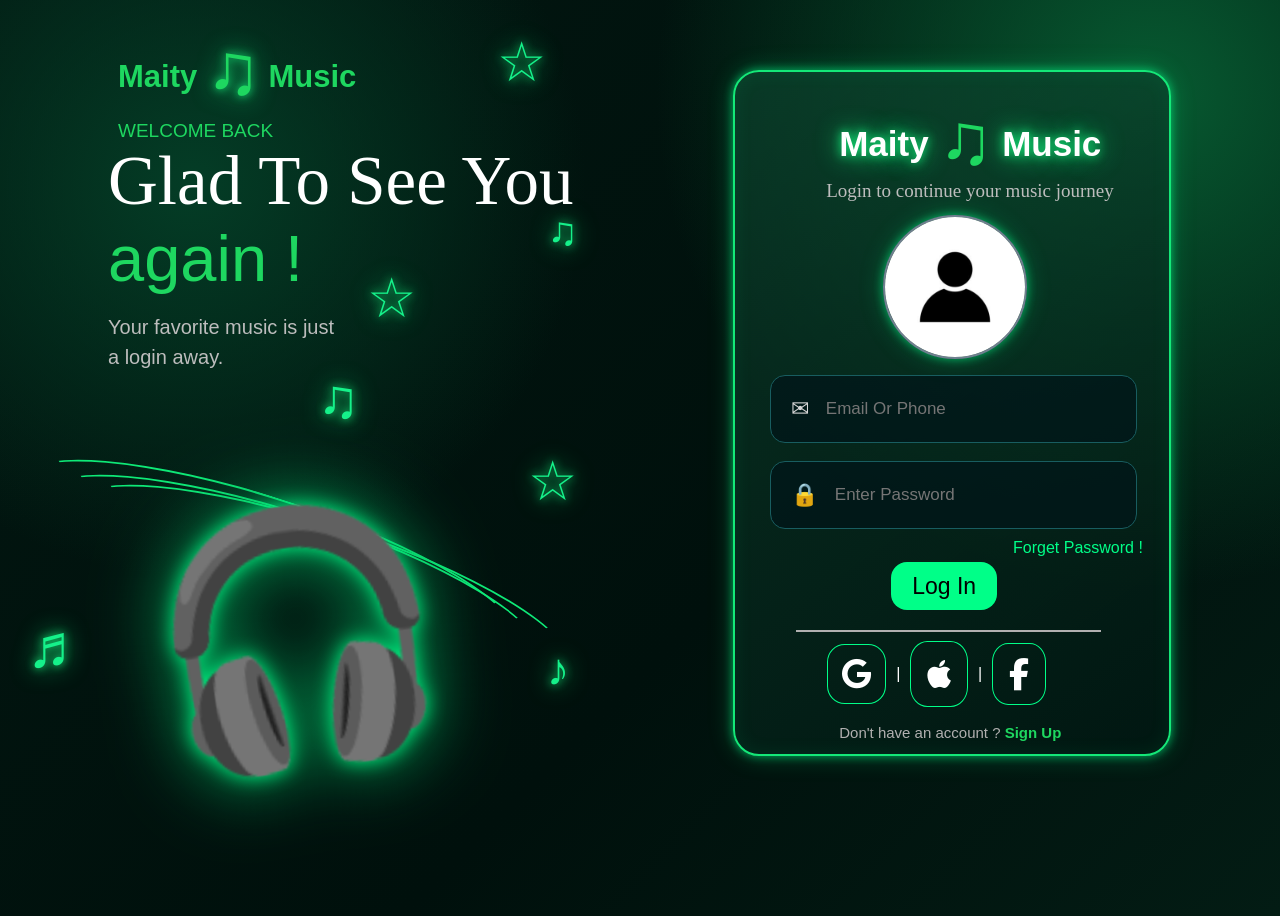
==== commit 2c0921a1: "hi" ====
--- a/index.html
+++ b/index.html
@@ -257,6 +257,7 @@
   margin-top: 2%;
   border-radius: 26px;
   margin-left: 13%;
+  margin-top: 10%;
   align-items: center;
   position: relative;
     background:
